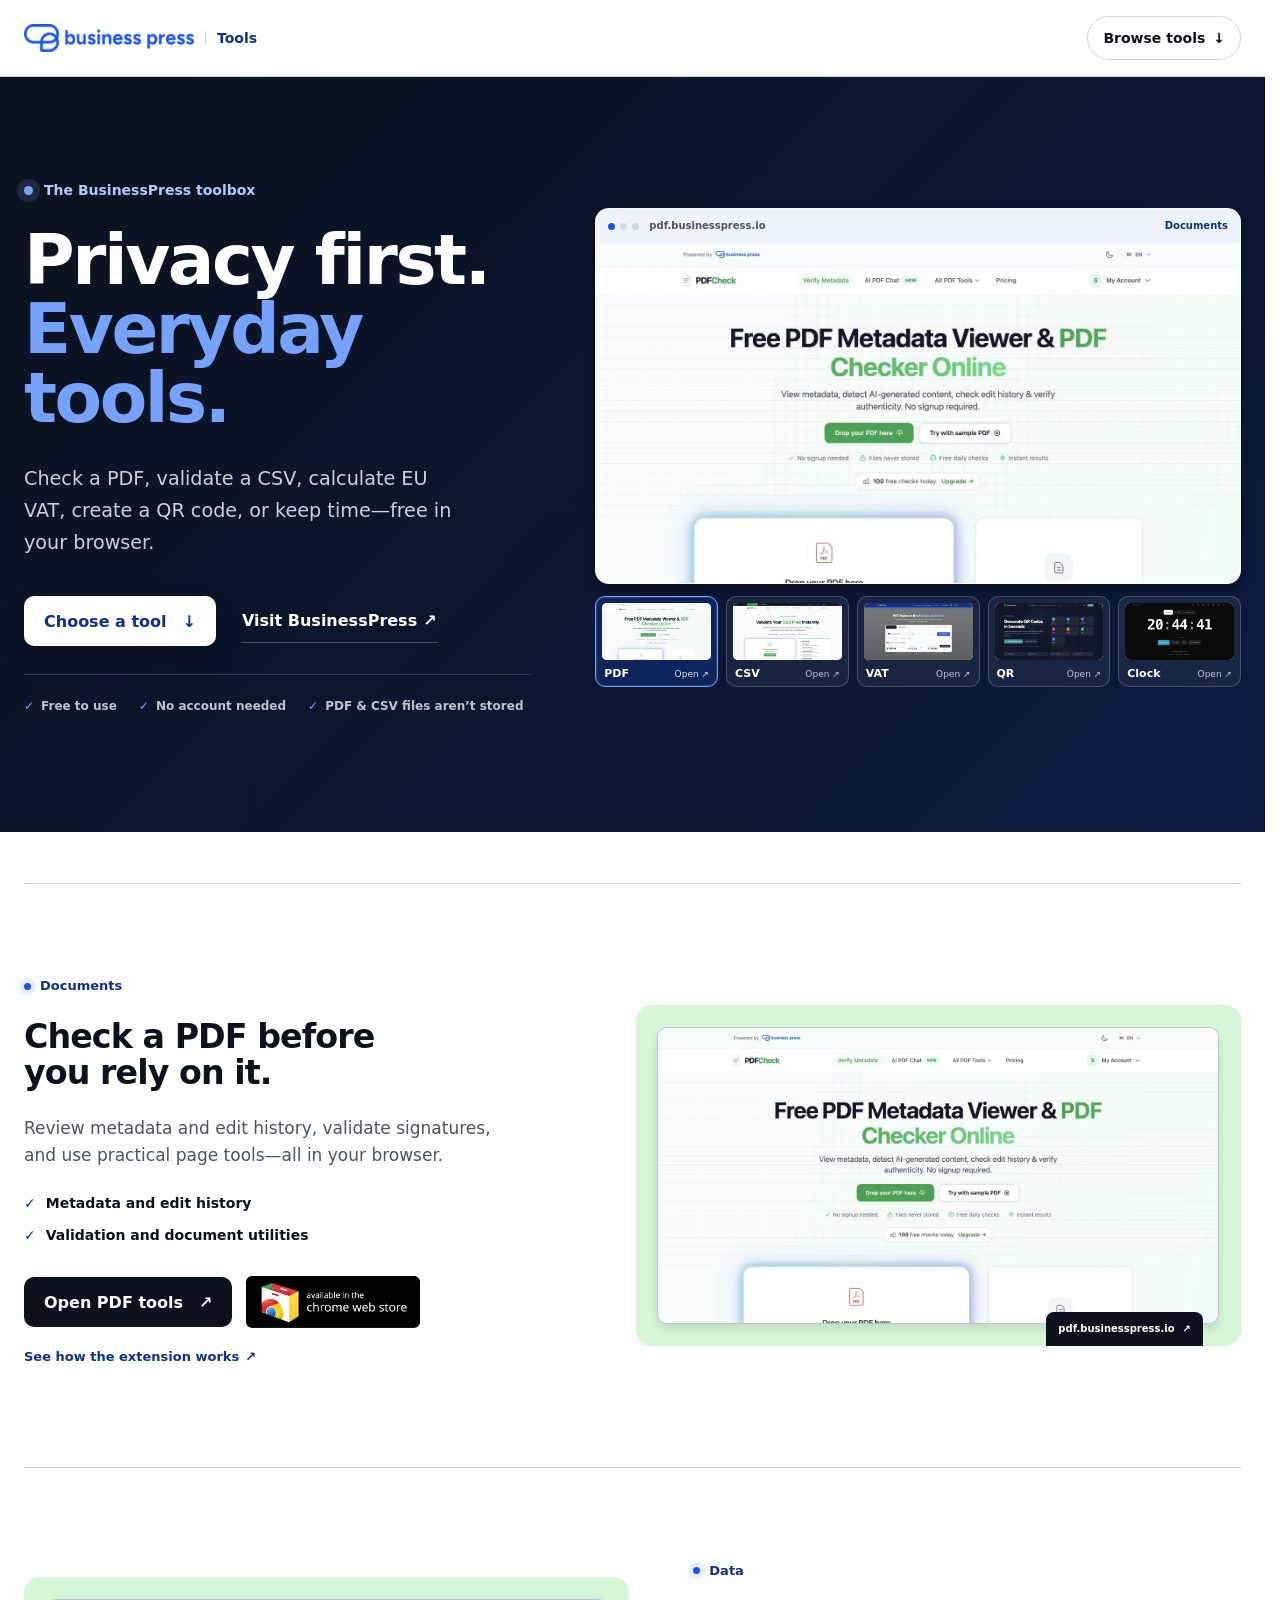
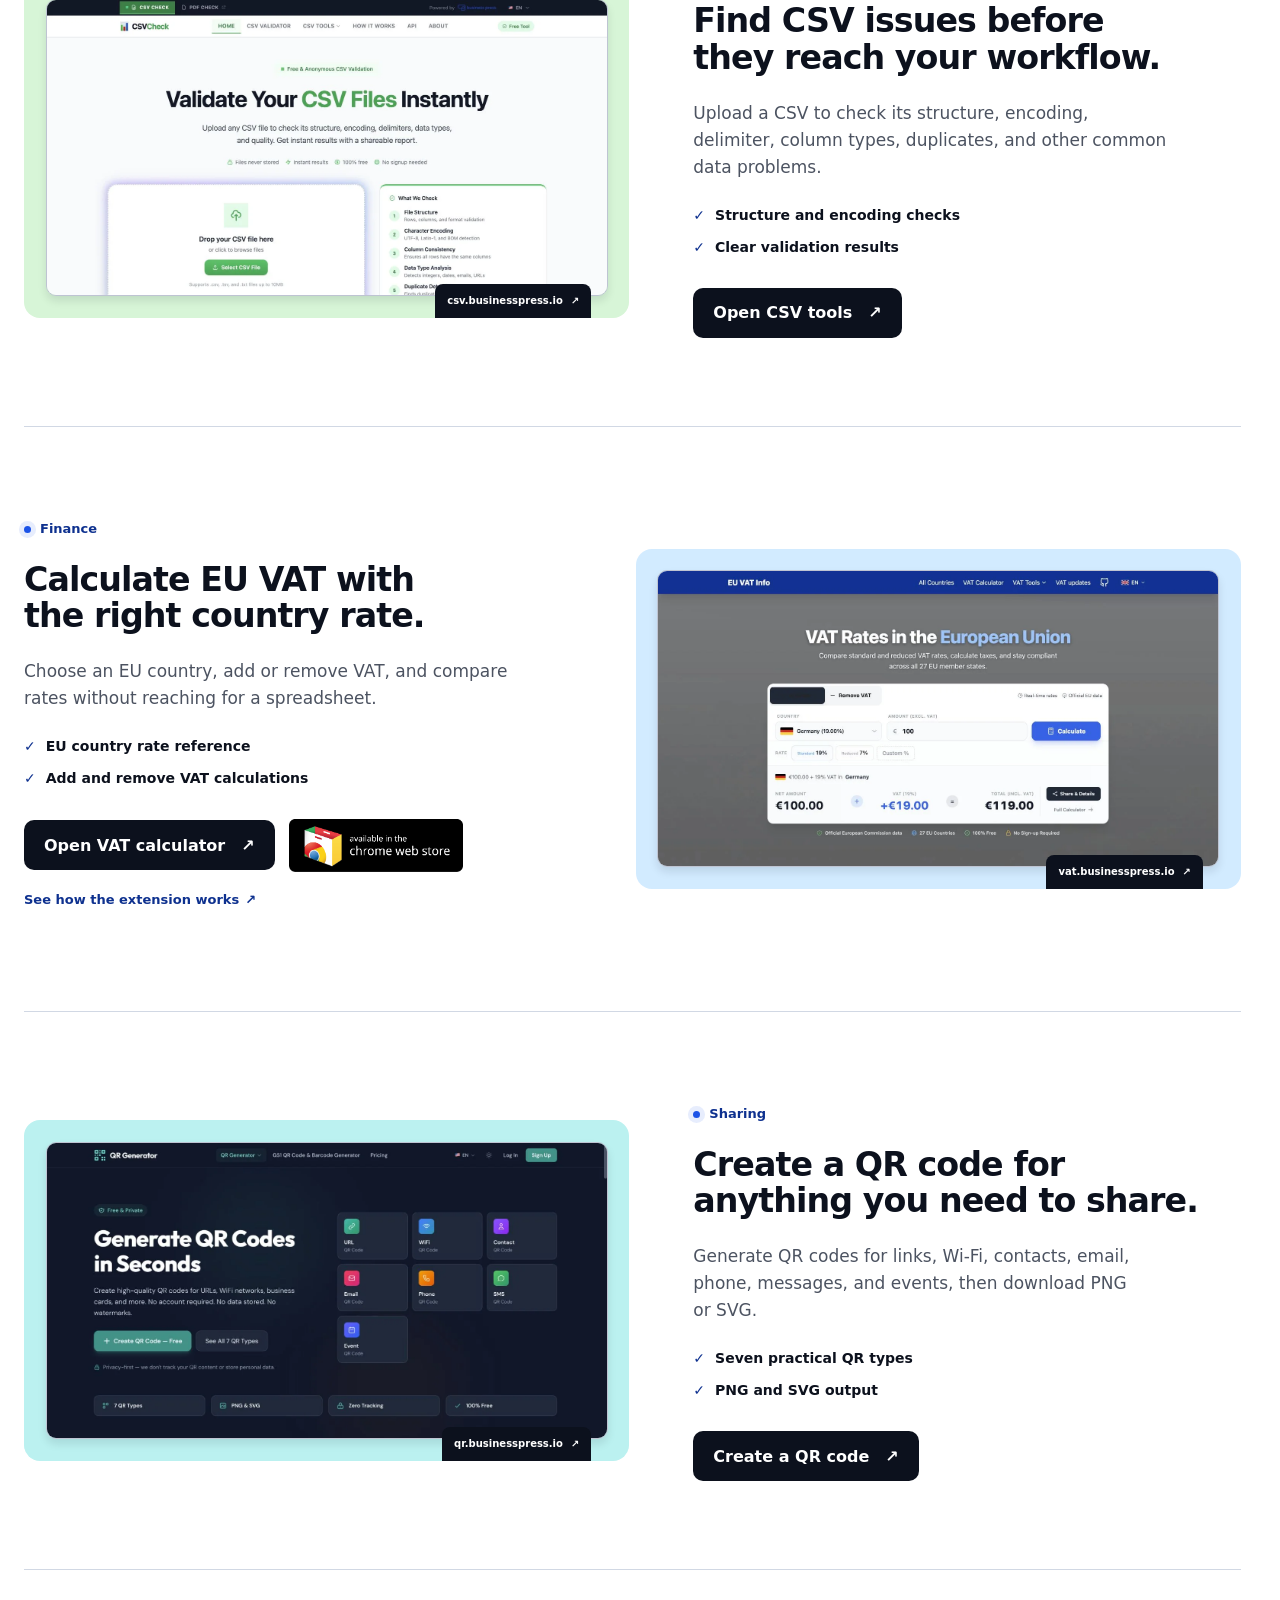
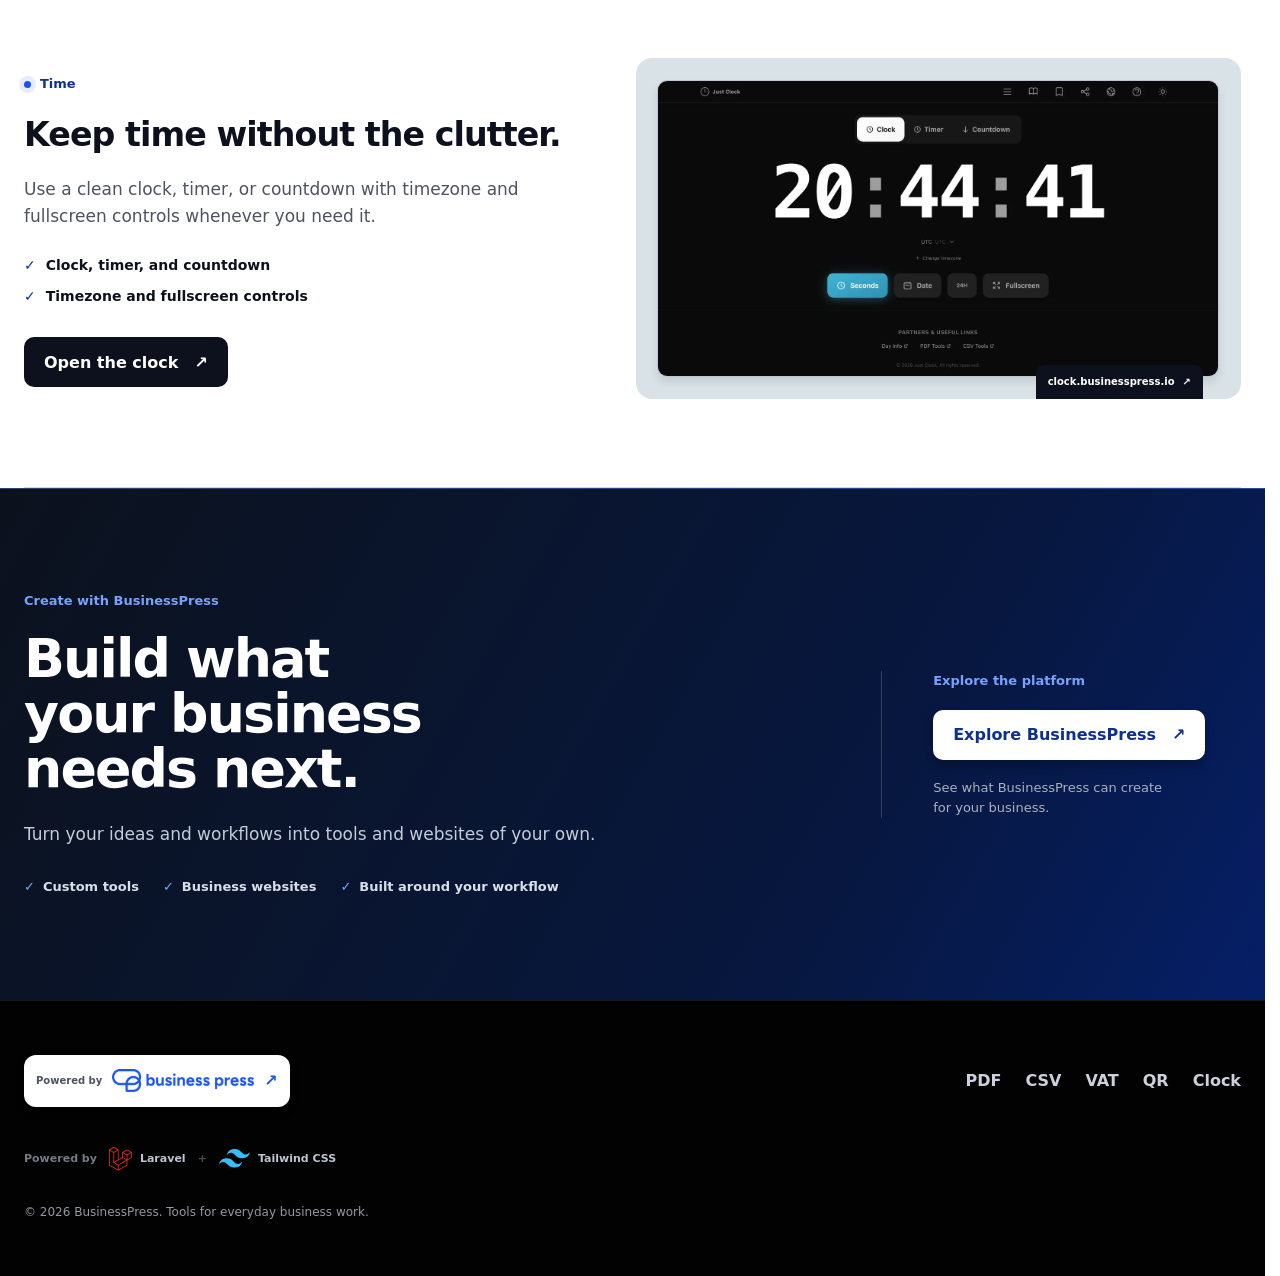
==== public/index.html @ 07c03085 "redesign platform CTA and add technology credits" ====
<!doctype html>
<html lang="en">
<head>
  <meta charset="utf-8">
  <meta name="viewport" content="width=device-width, initial-scale=1">
  <title>BusinessPress Tools — PDF, CSV, VAT, QR &amp; Clock</title>
  <meta name="description" content="Free browser tools from BusinessPress for checking PDFs, validating CSV files, calculating EU VAT, creating QR codes, and keeping time.">
  <meta name="theme-color" content="#ffffff">
  <link rel="canonical" href="https://tools.businesspress.io/">
  <link rel="icon" href="favicon.svg?v=2" type="image/svg+xml">
  <link rel="stylesheet" href="assets/css/site.css?v=15">
  <script defer data-domain="tools.businesspress.io" src="https://stats.businesspress.io/js/script.js"></script>
  <meta property="og:type" content="website">
  <meta property="og:site_name" content="BusinessPress Tools">
  <meta property="og:title" content="BusinessPress Tools — PDF, CSV, VAT, QR &amp; Clock">
  <meta property="og:description" content="Check PDFs, validate CSV files, calculate EU VAT, create QR codes, and keep time with free BusinessPress tools.">
  <meta property="og:url" content="https://tools.businesspress.io/">
  <meta property="og:image" content="https://tools.businesspress.io/assets/screenshots/pdf.webp">
  <meta name="twitter:card" content="summary_large_image">
  <script type="application/ld+json">
    {
      "@context": "https://schema.org",
      "@type": "ItemList",
      "name": "BusinessPress Tools",
      "url": "https://tools.businesspress.io/",
      "numberOfItems": 5,
      "itemListElement": [
        {"@type":"ListItem","position":1,"name":"PDF tools","url":"https://pdf.businesspress.io/"},
        {"@type":"ListItem","position":2,"name":"CSV tools","url":"https://csv.businesspress.io/"},
        {"@type":"ListItem","position":3,"name":"EU VAT info","url":"https://vat.businesspress.io/"},
        {"@type":"ListItem","position":4,"name":"QR generator","url":"https://qr.businesspress.io/"},
        {"@type":"ListItem","position":5,"name":"Just Clock","url":"https://clock.businesspress.io/"}
      ]
    }
  </script>
</head>
<body>
  <a class="skip-link" href="#main-content">Skip to content</a>

  <header class="site-header">
    <div class="shell header-inner">
      <a class="brand" href="/" aria-label="BusinessPress Tools home">
        <img class="brand-logo" src="assets/brand/businesspress-logo.png" width="200" height="32" alt="BusinessPress">
        <span class="brand-product">Tools</span>
      </a>
      <nav aria-label="Primary">
        <a class="header-cta" href="#toolbox">Browse tools <span aria-hidden="true">↓</span></a>
      </nav>
    </div>
  </header>

  <main id="main-content">
    <section class="hero hero-v2">
      <div class="shell hero-inner">
        <div class="hero-copy" data-reveal>
          <p class="eyebrow"><span aria-hidden="true"></span> The BusinessPress toolbox</p>
          <h1>Privacy first.<br><em>Everyday tools.</em></h1>
          <p class="hero-intro">Check a PDF, validate a CSV, calculate EU VAT, create a QR code, or keep time—free in your browser.</p>
          <div class="hero-actions">
            <a class="button button-primary" href="#toolbox">Choose a tool <span aria-hidden="true">↓</span></a>
            <a class="text-link" href="https://businesspress.io/?utm_source=tools.businesspress.io&amp;utm_medium=referral&amp;utm_campaign=businesspress_tools_hub" target="_blank" rel="noopener noreferrer">Visit BusinessPress <span aria-hidden="true">↗</span></a>
          </div>
          <ul class="hero-assurances" aria-label="Tool assurances">
            <li>Free to use</li>
            <li>No account needed</li>
            <li>PDF &amp; CSV files aren’t stored</li>
          </ul>
        </div>

        <div class="hero-visual">
          <div class="tool-deck" data-tool-deck>
            <div class="tool-deck-preview">
              <div class="tool-deck-window-bar">
                <span class="tool-deck-window-dots" aria-hidden="true"><i></i><i></i><i></i></span>
                <span data-tool-preview-domain>pdf.businesspress.io</span>
                <span data-tool-preview-category>Documents</span>
              </div>
              <img class="tool-deck-preview-image" data-tool-preview-image src="assets/screenshots/pdf.webp" width="1470" height="775" alt="PDF tools interface showing the metadata checker" fetchpriority="high">
            </div>

            <nav class="tool-deck-options" aria-label="Preview and open a BusinessPress tool">
              <a class="tool-deck-option is-active" href="https://pdf.businesspress.io/?utm_source=tools.businesspress.io&amp;utm_medium=referral&amp;utm_campaign=businesspress_tools_hub" target="_blank" rel="noopener noreferrer" aria-label="Open PDF tools in a new tab" data-tool-preview-option data-preview-src="assets/screenshots/pdf.webp" data-preview-alt="PDF tools interface showing the metadata checker" data-preview-domain="pdf.businesspress.io" data-preview-category="Documents" data-track-tool-open data-track-tool="pdf" data-track-location="hero" data-track-element="tile">
                <img src="assets/screenshots/pdf.webp" width="1470" height="775" alt="">
                <span><strong>PDF</strong><small>Open ↗</small></span>
              </a>
              <a class="tool-deck-option" href="https://csv.businesspress.io/?utm_source=tools.businesspress.io&amp;utm_medium=referral&amp;utm_campaign=businesspress_tools_hub" target="_blank" rel="noopener noreferrer" aria-label="Open CSV tools in a new tab" data-tool-preview-option data-preview-src="assets/screenshots/csv.webp" data-preview-alt="CSV tools interface ready to validate a data file" data-preview-domain="csv.businesspress.io" data-preview-category="Data" data-track-tool-open data-track-tool="csv" data-track-location="hero" data-track-element="tile">
                <img src="assets/screenshots/csv.webp" width="1470" height="775" alt="">
                <span><strong>CSV</strong><small>Open ↗</small></span>
              </a>
              <a class="tool-deck-option" href="https://vat.businesspress.io/?utm_source=tools.businesspress.io&amp;utm_medium=referral&amp;utm_campaign=businesspress_tools_hub" target="_blank" rel="noopener noreferrer" aria-label="Open EU VAT calculator in a new tab" data-tool-preview-option data-preview-src="assets/screenshots/vat.webp" data-preview-alt="EU VAT info interface showing a VAT calculation" data-preview-domain="vat.businesspress.io" data-preview-category="Finance" data-track-tool-open data-track-tool="vat" data-track-location="hero" data-track-element="tile">
                <img src="assets/screenshots/vat.webp" width="1470" height="775" alt="">
                <span><strong>VAT</strong><small>Open ↗</small></span>
              </a>
              <a class="tool-deck-option" href="https://qr.businesspress.io/?utm_source=tools.businesspress.io&amp;utm_medium=referral&amp;utm_campaign=businesspress_tools_hub" target="_blank" rel="noopener noreferrer" aria-label="Open QR generator in a new tab" data-tool-preview-option data-preview-src="assets/screenshots/qr.webp" data-preview-alt="QR generator interface with QR types for URL, Wi-Fi and contacts" data-preview-domain="qr.businesspress.io" data-preview-category="Sharing" data-track-tool-open data-track-tool="qr" data-track-location="hero" data-track-element="tile">
                <img src="assets/screenshots/qr.webp" width="1462" height="771" alt="">
                <span><strong>QR</strong><small>Open ↗</small></span>
              </a>
              <a class="tool-deck-option" href="https://clock.businesspress.io/?utm_source=tools.businesspress.io&amp;utm_medium=referral&amp;utm_campaign=businesspress_tools_hub" target="_blank" rel="noopener noreferrer" aria-label="Open Just Clock in a new tab" data-tool-preview-option data-preview-src="assets/screenshots/clock.webp" data-preview-alt="Just Clock interface with a large digital time display" data-preview-domain="clock.businesspress.io" data-preview-category="Time" data-track-tool-open data-track-tool="clock" data-track-location="hero" data-track-element="tile">
                <img src="assets/screenshots/clock.webp" width="1470" height="775" alt="">
                <span><strong>Clock</strong><small>Open ↗</small></span>
              </a>
            </nav>
          </div>
        </div>
      </div>
    </section>

    <section class="toolbox shell" id="toolbox" aria-label="BusinessPress tools">
      <article class="tool-row tool-pdf" id="pdf" data-reveal>
        <div class="tool-copy">
          <span class="tool-category">Documents</span>
          <h2>Check a PDF before you rely on it.</h2>
          <p>Review metadata and edit history, validate signatures, and use practical page tools—all in your browser.</p>
          <ul class="feature-list" aria-label="PDF tool highlights">
            <li>Metadata and edit history</li>
            <li>Validation and document utilities</li>
          </ul>
          <div class="tool-actions">
            <a class="button button-dark" href="https://pdf.businesspress.io/?utm_source=tools.businesspress.io&amp;utm_medium=referral&amp;utm_campaign=businesspress_tools_hub" target="_blank" rel="noopener noreferrer" data-track-tool-open data-track-tool="pdf" data-track-location="details" data-track-element="button">Open PDF tools <span aria-hidden="true">↗</span></a>
            <a class="chrome-store-badge" href="https://chromewebstore.google.com/detail/pdfcheck-pdf-analysis-too/nggkjpbbjpgkicbmmagejepipmjnfkbi?utm_source=tools.businesspress.io&amp;utm_medium=referral&amp;utm_campaign=businesspress_tools_hub" target="_blank" rel="noopener noreferrer" aria-label="Get PDFCheck on the Chrome Web Store">
              <img src="assets/extensions/chrome-web-store-badge.png" width="567" height="171" loading="lazy" decoding="async" alt="Available in the Chrome Web Store">
            </a>
          </div>
          <a class="extension-overview" href="https://pdf.businesspress.io/chrome-extension?utm_source=tools.businesspress.io&amp;utm_medium=referral&amp;utm_campaign=businesspress_tools_hub" target="_blank" rel="noopener noreferrer">See how the extension works <span aria-hidden="true">↗</span></a>
        </div>
        <a class="screenshot-wrap" href="https://pdf.businesspress.io/?utm_source=tools.businesspress.io&amp;utm_medium=referral&amp;utm_campaign=businesspress_tools_hub" target="_blank" rel="noopener noreferrer" aria-label="Open PDF tools" data-track-tool-open data-track-tool="pdf" data-track-location="details" data-track-element="screenshot">
          <span class="screenshot-label">pdf.businesspress.io <span aria-hidden="true">↗</span></span>
          <img src="assets/screenshots/pdf.webp" width="1470" height="775" loading="lazy" decoding="async" alt="PDF tools interface with a document metadata checker">
        </a>
      </article>

      <article class="tool-row tool-csv tool-row-reverse" id="csv" data-reveal>
        <div class="tool-copy">
          <span class="tool-category">Data</span>
          <h2>Find CSV issues before they reach your workflow.</h2>
          <p>Upload a CSV to check its structure, encoding, delimiter, column types, duplicates, and other common data problems.</p>
          <ul class="feature-list" aria-label="CSV tool highlights">
            <li>Structure and encoding checks</li>
            <li>Clear validation results</li>
          </ul>
          <a class="button button-dark" href="https://csv.businesspress.io/?utm_source=tools.businesspress.io&amp;utm_medium=referral&amp;utm_campaign=businesspress_tools_hub" target="_blank" rel="noopener noreferrer" data-track-tool-open data-track-tool="csv" data-track-location="details" data-track-element="button">Open CSV tools <span aria-hidden="true">↗</span></a>
        </div>
        <a class="screenshot-wrap" href="https://csv.businesspress.io/?utm_source=tools.businesspress.io&amp;utm_medium=referral&amp;utm_campaign=businesspress_tools_hub" target="_blank" rel="noopener noreferrer" aria-label="Open CSV tools" data-track-tool-open data-track-tool="csv" data-track-location="details" data-track-element="screenshot">
          <span class="screenshot-label">csv.businesspress.io <span aria-hidden="true">↗</span></span>
          <img src="assets/screenshots/csv.webp" width="1470" height="775" loading="lazy" decoding="async" alt="CSV tools interface ready to validate a data file">
        </a>
      </article>

      <article class="tool-row tool-vat" id="vat" data-reveal>
        <div class="tool-copy">
          <span class="tool-category">Finance</span>
          <h2>Calculate EU VAT with the right country rate.</h2>
          <p>Choose an EU country, add or remove VAT, and compare rates without reaching for a spreadsheet.</p>
          <ul class="feature-list" aria-label="VAT tool highlights">
            <li>EU country rate reference</li>
            <li>Add and remove VAT calculations</li>
          </ul>
          <div class="tool-actions">
            <a class="button button-dark" href="https://vat.businesspress.io/?utm_source=tools.businesspress.io&amp;utm_medium=referral&amp;utm_campaign=businesspress_tools_hub" target="_blank" rel="noopener noreferrer" data-track-tool-open data-track-tool="vat" data-track-location="details" data-track-element="button">Open VAT calculator <span aria-hidden="true">↗</span></a>
            <a class="chrome-store-badge" href="https://chromewebstore.google.com/detail/eu-vat-calculator/fifmbbpgopnifnoginhmjjedjnabdkka?utm_source=tools.businesspress.io&amp;utm_medium=referral&amp;utm_campaign=businesspress_tools_hub" target="_blank" rel="noopener noreferrer" aria-label="Get EU VAT Calculator on the Chrome Web Store">
              <img src="assets/extensions/chrome-web-store-badge.png" width="567" height="171" loading="lazy" decoding="async" alt="Available in the Chrome Web Store">
            </a>
          </div>
          <a class="extension-overview" href="https://vat.businesspress.io/chrome-extension?utm_source=tools.businesspress.io&amp;utm_medium=referral&amp;utm_campaign=businesspress_tools_hub" target="_blank" rel="noopener noreferrer">See how the extension works <span aria-hidden="true">↗</span></a>
        </div>
        <a class="screenshot-wrap" href="https://vat.businesspress.io/?utm_source=tools.businesspress.io&amp;utm_medium=referral&amp;utm_campaign=businesspress_tools_hub" target="_blank" rel="noopener noreferrer" aria-label="Open VAT calculator" data-track-tool-open data-track-tool="vat" data-track-location="details" data-track-element="screenshot">
          <span class="screenshot-label">vat.businesspress.io <span aria-hidden="true">↗</span></span>
          <img src="assets/screenshots/vat.webp" width="1470" height="775" loading="lazy" decoding="async" alt="EU VAT info interface showing a VAT calculation">
        </a>
      </article>

      <article class="tool-row tool-qr tool-row-reverse" id="qr" data-reveal>
        <div class="tool-copy">
          <span class="tool-category">Sharing</span>
          <h2>Create a QR code for anything you need to share.</h2>
          <p>Generate QR codes for links, Wi-Fi, contacts, email, phone, messages, and events, then download PNG or SVG.</p>
          <ul class="feature-list" aria-label="QR generator highlights">
            <li>Seven practical QR types</li>
            <li>PNG and SVG output</li>
          </ul>
          <a class="button button-dark" href="https://qr.businesspress.io/?utm_source=tools.businesspress.io&amp;utm_medium=referral&amp;utm_campaign=businesspress_tools_hub" target="_blank" rel="noopener noreferrer" data-track-tool-open data-track-tool="qr" data-track-location="details" data-track-element="button">Create a QR code <span aria-hidden="true">↗</span></a>
        </div>
        <a class="screenshot-wrap" href="https://qr.businesspress.io/?utm_source=tools.businesspress.io&amp;utm_medium=referral&amp;utm_campaign=businesspress_tools_hub" target="_blank" rel="noopener noreferrer" aria-label="Create a QR code" data-track-tool-open data-track-tool="qr" data-track-location="details" data-track-element="screenshot">
          <span class="screenshot-label">qr.businesspress.io <span aria-hidden="true">↗</span></span>
          <img src="assets/screenshots/qr.webp" width="1462" height="771" loading="lazy" decoding="async" alt="QR generator interface with QR types for URL, Wi-Fi and contacts">
        </a>
      </article>

      <article class="tool-row tool-clock" id="clock" data-reveal>
        <div class="tool-copy">
          <span class="tool-category">Time</span>
          <h2>Keep time without the clutter.</h2>
          <p>Use a clean clock, timer, or countdown with timezone and fullscreen controls whenever you need it.</p>
          <ul class="feature-list" aria-label="Clock tool highlights">
            <li>Clock, timer, and countdown</li>
            <li>Timezone and fullscreen controls</li>
          </ul>
          <a class="button button-dark" href="https://clock.businesspress.io/?utm_source=tools.businesspress.io&amp;utm_medium=referral&amp;utm_campaign=businesspress_tools_hub" target="_blank" rel="noopener noreferrer" data-track-tool-open data-track-tool="clock" data-track-location="details" data-track-element="button">Open the clock <span aria-hidden="true">↗</span></a>
        </div>
        <a class="screenshot-wrap" href="https://clock.businesspress.io/?utm_source=tools.businesspress.io&amp;utm_medium=referral&amp;utm_campaign=businesspress_tools_hub" target="_blank" rel="noopener noreferrer" aria-label="Open the clock" data-track-tool-open data-track-tool="clock" data-track-location="details" data-track-element="screenshot">
          <span class="screenshot-label">clock.businesspress.io <span aria-hidden="true">↗</span></span>
          <img src="assets/screenshots/clock.webp" width="1470" height="775" loading="lazy" decoding="async" alt="Just Clock interface with a large digital time display">
        </a>
      </article>
    </section>

    <section class="closing-section">
      <div class="shell closing" data-reveal>
        <div class="closing-copy">
          <p class="closing-kicker">Create with BusinessPress</p>
          <h2>Build what your business needs next.</h2>
          <p class="closing-intro">Turn your ideas and workflows into tools and websites of your own.</p>
          <ul class="closing-outcomes" aria-label="What you can create">
            <li>Custom tools</li>
            <li>Business websites</li>
            <li>Built around your workflow</li>
          </ul>
        </div>
        <div class="closing-action">
          <p>Explore the platform</p>
          <a class="button button-light" href="https://businesspress.io/?utm_source=tools.businesspress.io&amp;utm_medium=referral&amp;utm_campaign=businesspress_tools_hub" target="_blank" rel="noopener noreferrer">Explore BusinessPress <span aria-hidden="true">↗</span></a>
          <span>See what BusinessPress can create for your business.</span>
        </div>
      </div>
    </section>
  </main>

  <footer>
    <div class="shell footer-grid">
      <a class="powered-by" href="https://businesspress.io/?utm_source=tools.businesspress.io&amp;utm_medium=referral&amp;utm_campaign=businesspress_tools_hub" target="_blank" rel="noopener noreferrer" aria-label="Powered by BusinessPress, opens in a new tab">
        <span class="powered-label">Powered by</span>
        <img class="powered-logo" src="assets/brand/businesspress-logo.png" width="200" height="32" alt="">
        <span class="powered-arrow" aria-hidden="true">↗</span>
      </a>
      <div class="footer-links" aria-label="Tool links">
        <a href="https://pdf.businesspress.io/?utm_source=tools.businesspress.io&amp;utm_medium=referral&amp;utm_campaign=businesspress_tools_hub" target="_blank" rel="noopener noreferrer" data-track-tool-open data-track-tool="pdf" data-track-location="footer" data-track-element="text-link">PDF</a>
        <a href="https://csv.businesspress.io/?utm_source=tools.businesspress.io&amp;utm_medium=referral&amp;utm_campaign=businesspress_tools_hub" target="_blank" rel="noopener noreferrer" data-track-tool-open data-track-tool="csv" data-track-location="footer" data-track-element="text-link">CSV</a>
        <a href="https://vat.businesspress.io/?utm_source=tools.businesspress.io&amp;utm_medium=referral&amp;utm_campaign=businesspress_tools_hub" target="_blank" rel="noopener noreferrer" data-track-tool-open data-track-tool="vat" data-track-location="footer" data-track-element="text-link">VAT</a>
        <a href="https://qr.businesspress.io/?utm_source=tools.businesspress.io&amp;utm_medium=referral&amp;utm_campaign=businesspress_tools_hub" target="_blank" rel="noopener noreferrer" data-track-tool-open data-track-tool="qr" data-track-location="footer" data-track-element="text-link">QR</a>
        <a href="https://clock.businesspress.io/?utm_source=tools.businesspress.io&amp;utm_medium=referral&amp;utm_campaign=businesspress_tools_hub" target="_blank" rel="noopener noreferrer" data-track-tool-open data-track-tool="clock" data-track-location="footer" data-track-element="text-link">Clock</a>
      </div>
      <div class="footer-technology" aria-label="Powered by Laravel and Tailwind CSS">
        <span>Powered by</span>
        <a class="technology-brand" href="https://laravel.com/?utm_source=tools.businesspress.io&amp;utm_medium=referral&amp;utm_campaign=businesspress_tools_hub" target="_blank" rel="noopener noreferrer" aria-label="Visit Laravel">
          <img src="assets/technology/laravel.svg" width="50" height="52" alt="">
          <strong>Laravel</strong>
        </a>
        <span class="technology-separator" aria-hidden="true">+</span>
        <a class="technology-brand" href="https://tailwindcss.com/?utm_source=tools.businesspress.io&amp;utm_medium=referral&amp;utm_campaign=businesspress_tools_hub" target="_blank" rel="noopener noreferrer" aria-label="Visit Tailwind CSS">
          <img src="assets/technology/tailwindcss.svg" width="54" height="33" alt="">
          <strong>Tailwind CSS</strong>
        </a>
      </div>
      <p>© <span data-year>2026</span> BusinessPress. Tools for everyday business work.</p>
    </div>
  </footer>

  <noscript><p class="noscript">JavaScript is off. Everything still works—each tool link is available above.</p></noscript>
  <script src="assets/js/site.js?v=3" defer></script>
</body>
</html>
---- public/assets/css/site.css ----
:root {
  --bg: oklch(1 0 0);
  --surface: oklch(0.965 0.012 264);
  --ink: oklch(0.18 0.025 264);
  --muted: oklch(0.44 0.025 264);
  --primary: oklch(0.72 0.14 264);
  --primary-dark: oklch(0.36 0.16 264);
  --accent: oklch(0.51 0.23 264);
  --line: oklch(0.88 0.018 264);
  --white: oklch(1 0 0);
  --black: oklch(0.08 0 0);
  --radius-sm: 10px;
  --radius-md: 14px;
  --radius-lg: 16px;
  --ease-out-quart: cubic-bezier(.25, 1, .5, 1);
  --shell: min(1240px, calc(100% - 48px));
}

*, *::before, *::after { box-sizing: border-box; }

html {
  scroll-behavior: smooth;
  scroll-padding-top: 92px;
  scrollbar-gutter: stable;
  overflow-x: clip;
}

body {
  margin: 0;
  background: var(--bg);
  color: var(--ink);
  font-family: ui-sans-serif, system-ui, -apple-system, BlinkMacSystemFont, 'Segoe UI', sans-serif;
  font-size: 16px;
  line-height: 1.6;
  -webkit-font-smoothing: antialiased;
  text-rendering: optimizeLegibility;
  overflow-x: hidden;
}

::selection { background: oklch(0.72 0.14 264 / 0.35); color: var(--ink); }

img { display: block; max-width: 100%; }
a { color: inherit; text-decoration: none; }
button, a { -webkit-tap-highlight-color: transparent; }

:focus-visible {
  outline: 3px solid var(--accent);
  outline-offset: 4px;
  border-radius: 4px;
}

.shell { width: var(--shell); margin-inline: auto; }

.skip-link {
  position: fixed;
  z-index: 1000;
  top: 14px;
  left: 14px;
  padding: 10px 16px;
  border-radius: 8px;
  background: var(--ink);
  color: var(--white);
  transform: translateY(-160%);
  transition: transform 180ms var(--ease-out-quart);
}

.skip-link:focus { transform: translateY(0); }

.site-header {
  position: sticky;
  top: 0;
  z-index: 20;
  border-bottom: 1px solid var(--line);
  background: oklch(1 0 0 / 0.88);
  backdrop-filter: blur(18px);
}

.header-inner {
  min-height: 76px;
  display: flex;
  align-items: center;
  justify-content: space-between;
  gap: 28px;
}

.brand { min-height: 44px; display: inline-flex; align-items: center; gap: 11px; font-weight: 600; }
.brand-logo { width: 170px; height: auto; flex: 0 0 auto; }
.brand-product {
  padding-left: 11px;
  border-left: 1px solid var(--line);
  color: var(--primary-dark);
  font-size: 14px;
  font-weight: 700;
  line-height: 1;
}

nav { display: flex; align-items: center; gap: 20px; font-weight: 600; font-size: 14px; }
nav a { min-height: 44px; display: inline-flex; align-items: center; }

.header-cta {
  display: inline-flex;
  align-items: center;
  gap: 8px;
  padding: 10px 15px;
  border: 1px solid var(--line);
  border-radius: 999px;
  background: var(--white);
  transition: transform 180ms var(--ease-out-quart), border-color 180ms var(--ease-out-quart), background-color 180ms var(--ease-out-quart);
}

.header-cta:hover { transform: translateY(-2px); border-color: var(--accent); background: var(--surface); }
.header-cta:active { transform: translateY(0); }

.hero-v2 {
  position: relative;
  overflow: clip;
  background: linear-gradient(135deg, var(--ink) 0%, oklch(0.23 0.075 264) 100%);
  color: var(--white);
}

.hero-inner {
  min-height: 620px;
  display: grid;
  grid-template-columns: minmax(0, 0.88fr) minmax(470px, 1.12fr);
  align-items: center;
  gap: clamp(44px, 5vw, 80px);
  padding-block: clamp(78px, 8vw, 105px) clamp(90px, 9vw, 125px);
}

.hero-copy { position: relative; z-index: 2; }

.eyebrow {
  display: flex;
  align-items: center;
  gap: 11px;
  margin: 0 0 24px;
  color: var(--primary-dark);
  font-size: 14px;
  font-weight: 700;
}

.eyebrow span {
  width: 9px;
  height: 9px;
  border-radius: 50%;
  background: var(--accent);
  box-shadow: 0 0 0 7px oklch(0.51 0.23 264 / 0.13);
}

h1, h2, h3, p { text-wrap: pretty; }
h1, h2, h3 { text-wrap: balance; }

h1 {
  margin: 0;
  font-size: clamp(3rem, 5.4vw, 4.4rem);
  line-height: 1;
  letter-spacing: -0.035em;
  font-weight: 800;
}

h1 em { color: var(--primary-dark); font-style: normal; }

.hero-intro {
  max-width: 600px;
  margin: 30px 0 0;
  color: var(--muted);
  font-size: clamp(1.06rem, 1.5vw, 1.22rem);
  line-height: 1.65;
}

.hero-actions { display: flex; align-items: center; gap: 26px; margin-top: 38px; }

.hero-assurances {
  display: flex;
  flex-wrap: wrap;
  gap: 9px 22px;
  margin: 28px 0 0;
  padding: 22px 0 0;
  border-top: 1px solid oklch(1 0 0 / 0.16);
  list-style: none;
  color: oklch(0.82 0.018 264);
  font-size: 12px;
  font-weight: 650;
}

.hero-assurances li { display: flex; align-items: center; gap: 7px; }
.hero-assurances li::before { content: '✓'; color: var(--primary); font-weight: 800; }

.button {
  min-height: 50px;
  display: inline-flex;
  align-items: center;
  justify-content: center;
  gap: 16px;
  padding: 13px 20px;
  border-radius: var(--radius-sm);
  font-weight: 700;
  line-height: 1.2;
  transition: transform 180ms var(--ease-out-quart), box-shadow 180ms var(--ease-out-quart), background-color 180ms var(--ease-out-quart);
}

.button:hover { transform: translateY(-3px); }
.button:active { transform: translateY(1px) scale(0.99); }
.button-primary { background: var(--accent); color: var(--white); box-shadow: 0 12px 26px oklch(0.51 0.23 264 / 0.24); }
.button-primary:hover { box-shadow: 0 16px 34px oklch(0.51 0.23 264 / 0.32); }
.button-dark { background: var(--ink); color: var(--white); }
.button-dark:hover { background: var(--primary-dark); box-shadow: 0 14px 28px oklch(0.36 0.16 264 / 0.22); }

.text-link { min-height: 44px; display: inline-flex; align-items: center; gap: 6px; font-weight: 700; border-bottom: 1px solid var(--line); }
.text-link span { display: inline-block; transition: transform 180ms var(--ease-out-quart); }
.text-link:hover span { transform: translate(3px, -3px); }
.text-link:active { color: var(--primary-dark); }

.hero-v2 .eyebrow { color: oklch(0.84 0.075 264); }
.hero-v2 .eyebrow span {
  background: var(--primary);
  box-shadow: 0 0 0 7px oklch(0.72 0.14 264 / 0.15);
}
.hero-v2 h1 em { color: var(--primary); }
.hero-v2 .hero-intro { color: oklch(0.86 0.015 264); }
.hero-v2 .button-primary {
  background: var(--white);
  color: var(--primary-dark);
  box-shadow: 0 12px 26px oklch(0.08 0 0 / 0.2);
}
.hero-v2 .button-primary:hover {
  background: var(--primary);
  color: var(--ink);
  box-shadow: 0 16px 34px oklch(0.08 0 0 / 0.28);
}
.hero-v2 .text-link {
  border-color: oklch(1 0 0 / 0.26);
  color: var(--white);
}
.hero-v2 .text-link:active { color: var(--primary); }

.hero-visual {
  min-width: 0;
}

.tool-deck {
  width: 100%;
  max-width: 680px;
}

.tool-deck-preview {
  overflow: hidden;
  border: 1px solid oklch(1 0 0 / 0.24);
  border-radius: var(--radius-md);
  background: var(--white);
  box-shadow: 0 6px 8px oklch(0.08 0 0 / 0.3);
}

.tool-deck-window-bar {
  min-height: 34px;
  display: flex;
  align-items: center;
  gap: 10px;
  padding: 7px 12px;
  background: var(--surface);
  color: var(--muted);
  font-size: 10px;
  font-weight: 650;
  line-height: 1.2;
}

.tool-deck-window-bar > [data-tool-preview-category] {
  margin-left: auto;
  color: var(--primary-dark);
}

.tool-deck-window-dots {
  display: inline-flex;
  gap: 5px;
}

.tool-deck-window-dots i {
  width: 7px;
  height: 7px;
  border-radius: 50%;
  background: var(--line);
}

.tool-deck-window-dots i:first-child { background: var(--accent); }

.tool-deck-preview-image {
  width: 100%;
  height: auto;
  object-fit: contain;
}

.tool-deck-options {
  display: grid;
  grid-template-columns: repeat(5, minmax(0, 1fr));
  align-items: stretch;
  gap: 8px;
  margin-top: 12px;
}

.tool-deck-option {
  min-height: 44px;
  display: grid;
  gap: 7px;
  padding: 6px;
  border: 1px solid oklch(1 0 0 / 0.2);
  border-radius: var(--radius-sm);
  background: oklch(1 0 0 / 0.06);
  color: var(--white);
  transition: border-color 180ms var(--ease-out-quart), background-color 180ms var(--ease-out-quart), box-shadow 180ms var(--ease-out-quart);
}

.tool-deck-option:hover {
  border-color: oklch(0.72 0.14 264 / 0.72);
  background: oklch(1 0 0 / 0.1);
}

.tool-deck-option.is-active {
  border-color: var(--primary);
  background: oklch(0.51 0.23 264 / 0.22);
  box-shadow: inset 0 0 0 1px oklch(0.72 0.14 264 / 0.24);
}

.tool-deck-option:focus-visible {
  outline-color: var(--primary);
  outline-offset: 3px;
}

.tool-deck-option img {
  width: 100%;
  height: auto;
  object-fit: contain;
  border-radius: 5px;
  background: var(--white);
}

.tool-deck-option span {
  display: flex;
  align-items: baseline;
  justify-content: space-between;
  gap: 6px;
  padding-inline: 2px;
  line-height: 1.2;
}

.tool-deck-option strong { font-size: 11px; }
.tool-deck-option small { color: oklch(0.82 0.025 264); font-size: 9px; font-weight: 500; }
.tool-deck-option.is-active small { color: oklch(0.92 0.02 264); }

.toolbox { padding-block: clamp(32px, 4vw, 56px) 0; }

.closing h2 { max-width: 13ch; margin: 0; color: var(--white); font-size: clamp(2.35rem, 4.2vw, 3.75rem); line-height: 1.02; letter-spacing: -0.035em; }

.tool-row {
  --tool-tint: oklch(0.94 0.05 145);
  display: grid;
  grid-template-columns: minmax(300px, 0.95fr) minmax(0, 1.05fr);
  align-items: center;
  gap: clamp(48px, 5vw, 76px);
  padding-block: clamp(58px, 7vw, 88px);
  border-top: 1px solid var(--line);
}

.tool-row:last-child { border-bottom: 1px solid var(--line); }
.tool-row-reverse { grid-template-columns: minmax(0, 1.05fr) minmax(300px, 0.95fr); }
.tool-row-reverse .tool-copy { order: 2; }
.tool-row-reverse .screenshot-wrap { order: 1; }
.tool-csv { --tool-tint: oklch(0.94 0.05 145); }
.tool-vat { --tool-tint: oklch(0.93 0.045 250); }
.tool-qr { --tool-tint: oklch(0.92 0.055 195); }
.tool-clock { --tool-tint: oklch(0.91 0.012 220); }

.tool-category { display: inline-flex; align-items: center; gap: 9px; margin-bottom: 22px; color: var(--primary-dark); font-size: 13px; font-weight: 700; }
.tool-category::before { content: ''; width: 7px; height: 7px; border-radius: 50%; background: var(--accent); box-shadow: 0 0 0 5px oklch(0.51 0.23 264 / 0.1); }
.tool-copy h2 { margin: 0; font-size: clamp(1.75rem, 2.6vw, 2.55rem); line-height: 1.1; letter-spacing: -0.028em; }
.tool-copy > p { max-width: 46ch; margin: 23px 0; color: var(--muted); font-size: 17px; }

.feature-list { display: grid; gap: 9px; margin: 0 0 30px; padding: 0; list-style: none; font-size: 14px; font-weight: 600; }
.feature-list li { display: flex; align-items: center; gap: 10px; }
.feature-list li::before { content: '✓'; color: var(--primary-dark); font-weight: 800; }

.tool-actions { display: flex; flex-wrap: wrap; align-items: center; gap: 14px; }
.chrome-store-badge { min-height: 50px; display: inline-flex; align-items: center; transition: transform 180ms var(--ease-out-quart), opacity 180ms var(--ease-out-quart); }
.chrome-store-badge:hover { transform: translateY(-2px); opacity: 0.86; }
.chrome-store-badge:active { transform: translateY(0); }
.chrome-store-badge img { width: 174px; height: auto; }
.extension-overview { min-height: 44px; display: inline-flex; align-items: center; gap: 6px; margin-top: 7px; color: var(--primary-dark); font-size: 13px; font-weight: 700; }
.extension-overview:hover { color: var(--accent); }

.screenshot-wrap {
  position: relative;
  display: block;
  width: min(100%, 620px);
  justify-self: end;
  padding: clamp(12px, 1.7vw, 22px);
  border-radius: var(--radius-lg);
  background: var(--tool-tint);
  transition: background-color 220ms var(--ease-out-quart), box-shadow 220ms var(--ease-out-quart);
}

.tool-row-reverse .screenshot-wrap { justify-self: start; }
.screenshot-wrap:hover { background: color-mix(in oklch, var(--tool-tint) 84%, var(--accent)); box-shadow: 0 18px 44px oklch(0.18 0.025 264 / 0.1); }
.screenshot-wrap:active { box-shadow: 0 8px 20px oklch(0.18 0.025 264 / 0.08); }
.screenshot-wrap img { width: 100%; height: auto; object-fit: contain; border: 1px solid oklch(0.82 0.02 264); border-radius: 10px; box-shadow: 0 5px 8px oklch(0.18 0.025 264 / 0.1); }

.screenshot-label {
  position: absolute;
  z-index: 2;
  right: clamp(22px, 3vw, 38px);
  bottom: 0;
  min-height: 34px;
  display: inline-flex;
  align-items: center;
  gap: 8px;
  padding: 7px 12px;
  border-radius: 8px 8px 0 0;
  background: var(--ink);
  color: var(--white);
  font-size: 10px;
  font-weight: 700;
}

.closing-section {
  overflow: hidden;
  border-top: 1px solid oklch(0.72 0.14 264 / 0.35);
  background: linear-gradient(120deg, var(--ink) 0%, oklch(0.22 0.08 264) 68%, oklch(0.28 0.13 264) 100%);
  color: var(--white);
}

.closing {
  min-height: 390px;
  display: grid;
  grid-template-columns: minmax(0, 1fr) minmax(280px, 360px);
  align-items: center;
  gap: clamp(52px, 7vw, 96px);
  padding-block: clamp(78px, 8vw, 108px);
}

.closing-copy { max-width: 760px; }
.closing-kicker { margin: 0 0 20px; color: var(--primary); font-size: 13px; font-weight: 800; }
.closing-intro { max-width: 58ch; margin: 24px 0 0; color: oklch(0.84 0.018 264); font-size: 17px; line-height: 1.65; }
.closing-outcomes { display: flex; flex-wrap: wrap; gap: 10px 24px; margin: 28px 0 0; padding: 0; list-style: none; color: oklch(0.9 0.018 264); font-size: 13px; font-weight: 650; }
.closing-outcomes li { display: flex; align-items: center; gap: 8px; }
.closing-outcomes li::before { content: '✓'; color: var(--primary); font-weight: 800; }
.closing-action { display: grid; gap: 18px; padding-left: clamp(32px, 4vw, 56px); border-left: 1px solid oklch(1 0 0 / 0.18); }
.closing-action > p { margin: 0; color: var(--primary); font-size: 13px; font-weight: 800; }
.closing-action > span { max-width: 30ch; color: oklch(0.76 0.018 264); font-size: 13px; line-height: 1.55; }
.button-light { width: fit-content; background: var(--white); color: var(--primary-dark); box-shadow: 0 6px 8px oklch(0.08 0 0 / 0.24); }
.button-light:hover { background: var(--primary); color: var(--ink); box-shadow: 0 8px 8px oklch(0.08 0 0 / 0.3); }

footer { border-top: 1px solid oklch(1 0 0 / 0.08); background: var(--black); color: var(--white); }
.footer-grid { display: grid; grid-template-columns: 1fr auto; align-content: center; align-items: center; gap: 22px 28px; padding-block: 54px; }
.powered-by {
  width: fit-content;
  min-height: 52px;
  display: inline-flex;
  align-items: center;
  gap: 10px;
  padding: 9px 12px;
  border-radius: 12px;
  background: var(--white);
  color: var(--ink);
  box-shadow: 0 5px 8px oklch(0.08 0 0 / 0.22);
  transition: transform 180ms var(--ease-out-quart), background-color 180ms var(--ease-out-quart), box-shadow 180ms var(--ease-out-quart);
}
.powered-by:hover { transform: translateY(-2px); background: var(--surface); box-shadow: 0 7px 8px oklch(0.08 0 0 / 0.28); }
.powered-by:active { transform: translateY(0); }
.powered-label { color: var(--muted); font-size: 10px; font-weight: 700; line-height: 1; white-space: nowrap; }
.powered-logo { width: 142px; height: auto; }
.powered-arrow { color: var(--accent); font-weight: 800; transition: transform 180ms var(--ease-out-quart); }
.powered-by:hover .powered-arrow { transform: translate(2px, -2px); }
.footer-links { display: flex; flex-wrap: wrap; justify-content: flex-end; gap: 24px; font-weight: 600; }
.footer-links a { min-height: 44px; display: inline-flex; align-items: center; color: oklch(0.86 0.015 264); }
.footer-links a:hover { color: var(--primary); }
.footer-links a:active { color: var(--white); }
.footer-technology { grid-column: 1 / -1; display: flex; flex-wrap: wrap; align-items: center; gap: 8px 12px; padding-top: 8px; color: oklch(0.58 0.018 264); font-size: 11px; font-weight: 700; }
.technology-brand { min-height: 44px; display: inline-flex; align-items: center; gap: 8px; color: oklch(0.82 0.018 264); }
.technology-brand:hover { color: var(--white); }
.technology-brand img { width: auto; height: 24px; object-fit: contain; }
.technology-brand[href*="tailwindcss"] img { height: 19px; }
.technology-separator { color: oklch(0.42 0.015 264); }
.footer-grid > p { grid-column: 1 / -1; margin: 0; color: oklch(0.68 0.018 264); font-size: 12px; }

.noscript { margin: 0; padding: 12px; background: var(--accent); color: var(--white); text-align: center; font-weight: 700; }

.motion-ready [data-reveal] { transform: translateY(14px); transition: transform 480ms var(--ease-out-quart); }
.motion-ready [data-reveal].is-visible { transform: none; }

@media (max-width: 1100px) {
  .hero-inner { grid-template-columns: minmax(0, 0.9fr) minmax(430px, 1.1fr); gap: 44px; }
}

@media (max-width: 959px) {
  :root { --shell: min(100% - 40px, 760px); }
  .hero-inner { min-height: 0; grid-template-columns: 1fr; padding-block: 82px 128px; }
  .hero-copy { max-width: 720px; }
  .hero-visual { width: min(680px, 100%); margin: 20px auto 0; }
  .tool-deck { max-width: none; }
  .tool-row, .tool-row-reverse { grid-template-columns: 1fr; gap: 50px; }
  .tool-row-reverse .tool-copy, .tool-row-reverse .screenshot-wrap { order: initial; }
  .tool-copy { max-width: 620px; }
  .screenshot-wrap, .tool-row-reverse .screenshot-wrap { justify-self: start; }
  .closing { min-height: 0; grid-template-columns: 1fr; gap: 42px; }
  .closing-action { padding: 34px 0 0; border-top: 1px solid oklch(1 0 0 / 0.18); border-left: 0; }
}

@media (max-width: 639px) {
  :root { --shell: calc(100% - 40px); }
  .header-inner { min-height: 68px; gap: 12px; }
  .brand-logo { width: 138px; }
  .site-header .brand-product { display: none; }
  .header-cta { padding: 9px 12px; font-size: 13px; white-space: nowrap; }
  .hero-inner { gap: 42px; padding-block: 68px 104px; }
  h1 { font-size: clamp(2.65rem, 12.8vw, 3.45rem); }
  .hero-intro { font-size: 1.05rem; }
  .hero-actions { align-items: stretch; flex-direction: column; gap: 18px; }
  .hero-assurances { gap: 8px 16px; margin-top: 24px; padding-top: 18px; }
  .button { width: 100%; }
  .tool-actions { align-items: flex-start; flex-direction: column; }
  .text-link { align-self: flex-start; }
  .hero-visual { width: 100%; }
  .tool-deck-window-bar { font-size: 9px; }
  .tool-deck-options {
    display: flex;
    overflow-x: auto;
    scroll-snap-type: x mandatory;
    overscroll-behavior-inline: contain;
    padding: 0 2px 10px;
    scrollbar-color: oklch(0.72 0.14 264 / 0.6) transparent;
  }
  .tool-deck-option { flex: 0 0 min(136px, 42vw); scroll-snap-align: start; }
  .toolbox { padding-block: 32px 0; }
  .tool-row { padding-block: 58px; gap: 34px; }
  .tool-copy > p { font-size: 16px; }
  .screenshot-wrap { padding: 9px; }
  .screenshot-label { right: 16px; font-size: 11px; }
  .closing h2 { font-size: 2.15rem; }
  .closing { padding-block: 64px; }
  .closing-outcomes { display: grid; gap: 8px; }
  .button-light { width: 100%; }
  .footer-grid { grid-template-columns: 1fr; padding-block: 62px; }
  .footer-links { justify-content: flex-start; }
  .footer-technology { grid-column: auto; }
  .footer-technology > span:first-child { flex-basis: 100%; }
  .footer-grid > p { grid-column: auto; font-size: 14px; }
}

@media (prefers-reduced-motion: reduce) {
  html { scroll-behavior: auto; }
  *, *::before, *::after { animation-duration: 0.01ms !important; animation-iteration-count: 1 !important; transition-duration: 0.01ms !important; }
  .motion-ready [data-reveal] { transform: none; }
}
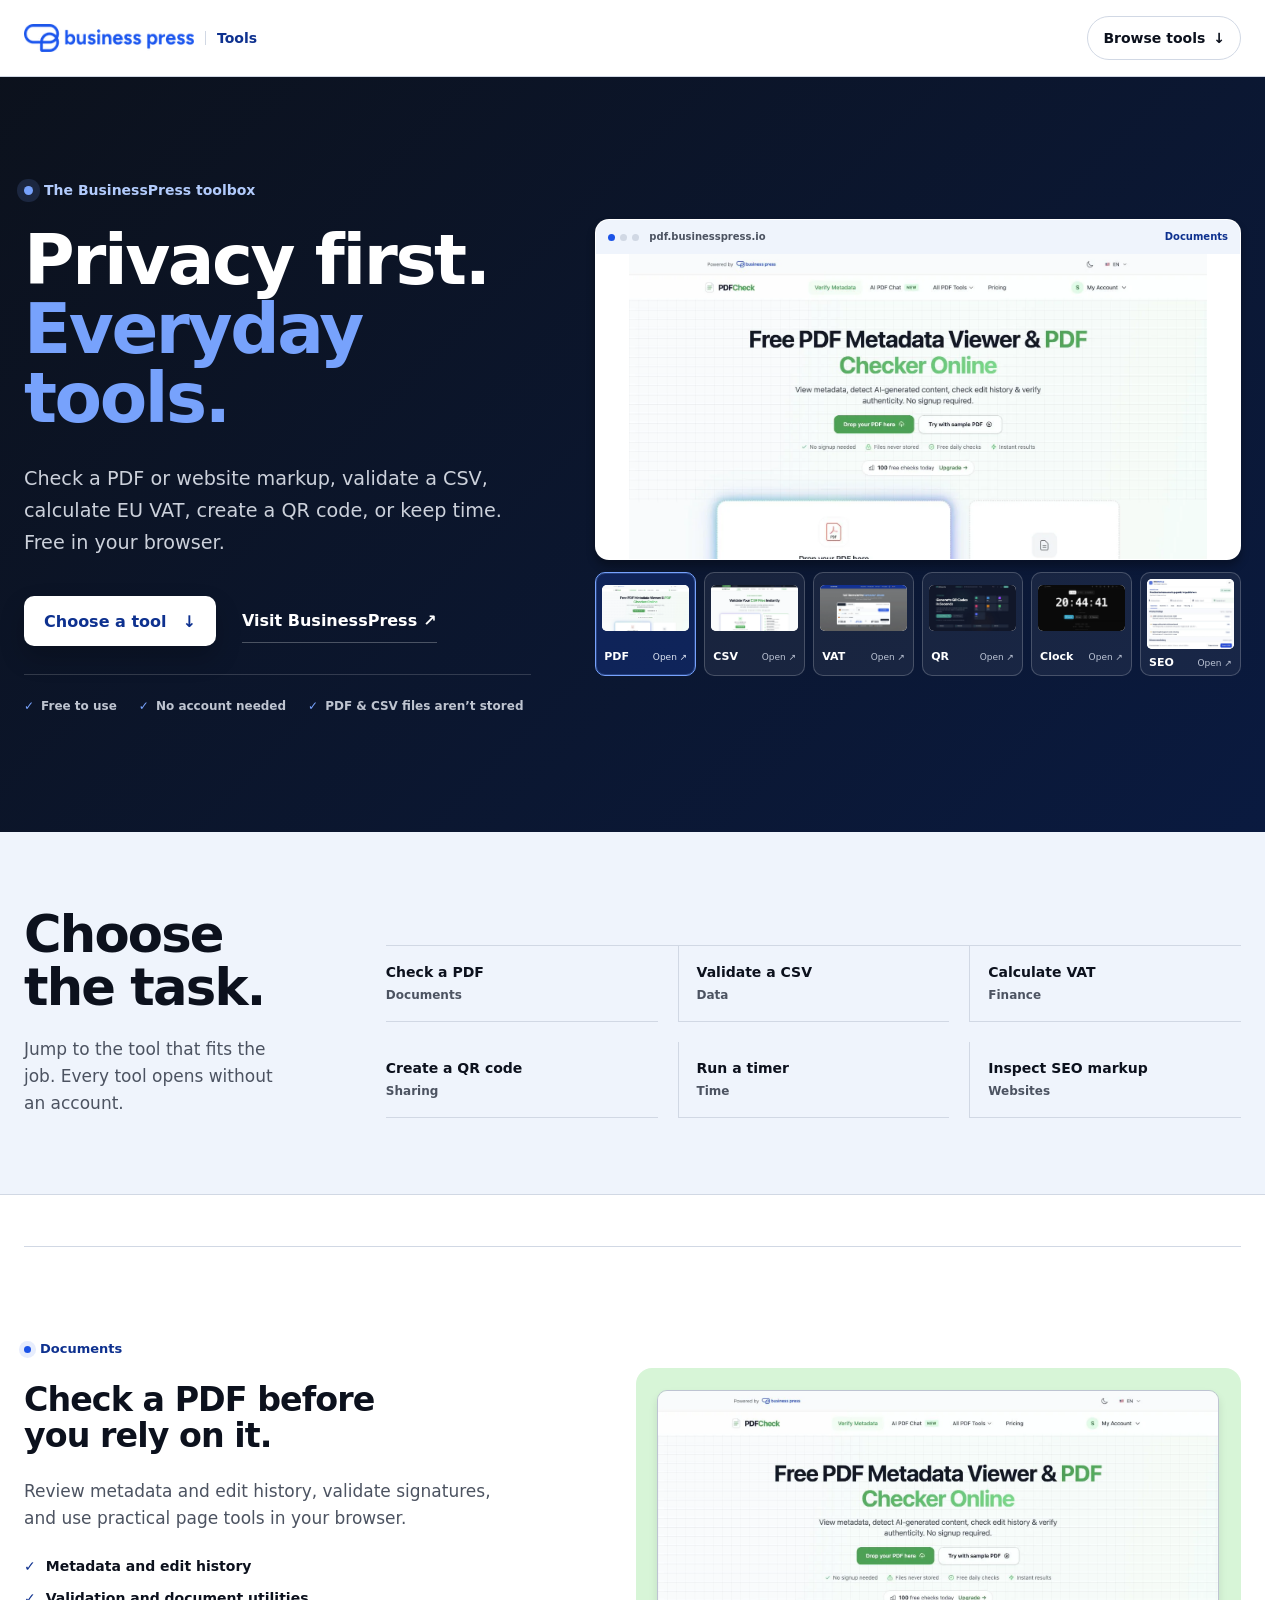
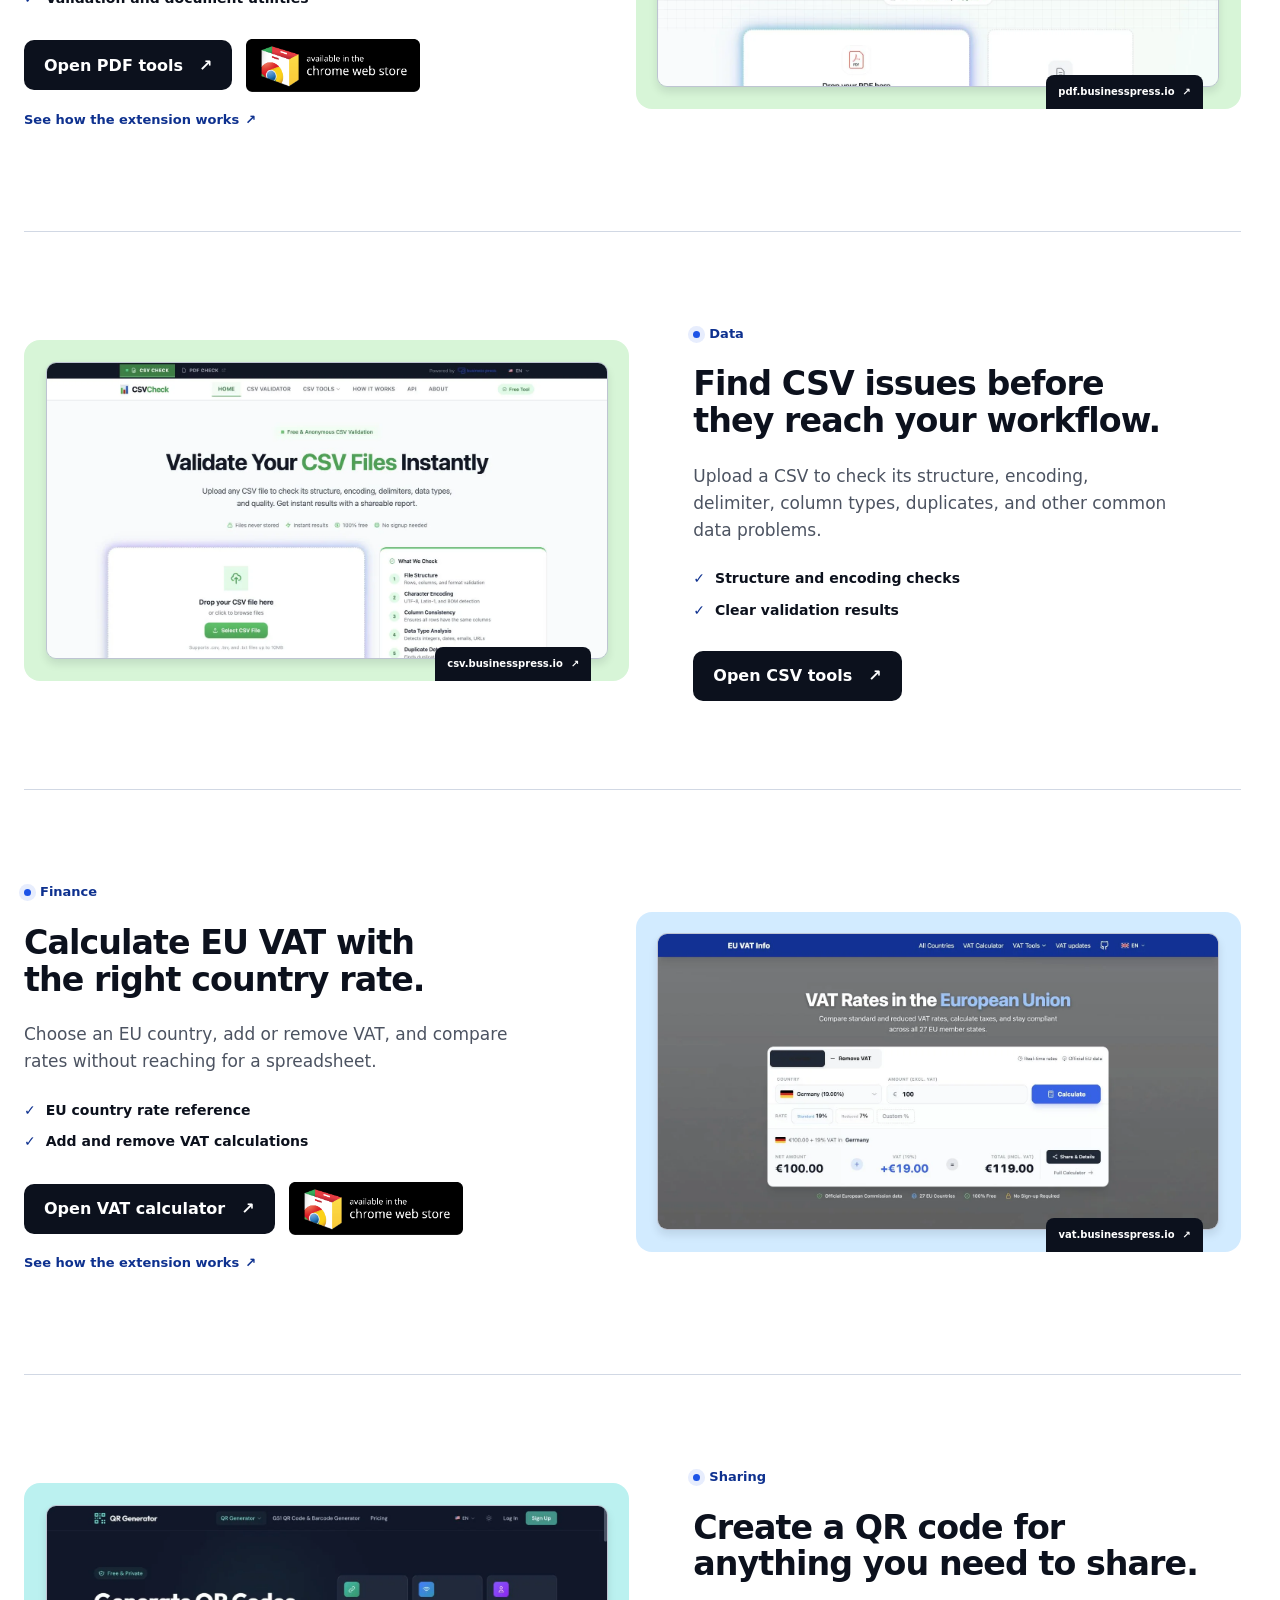
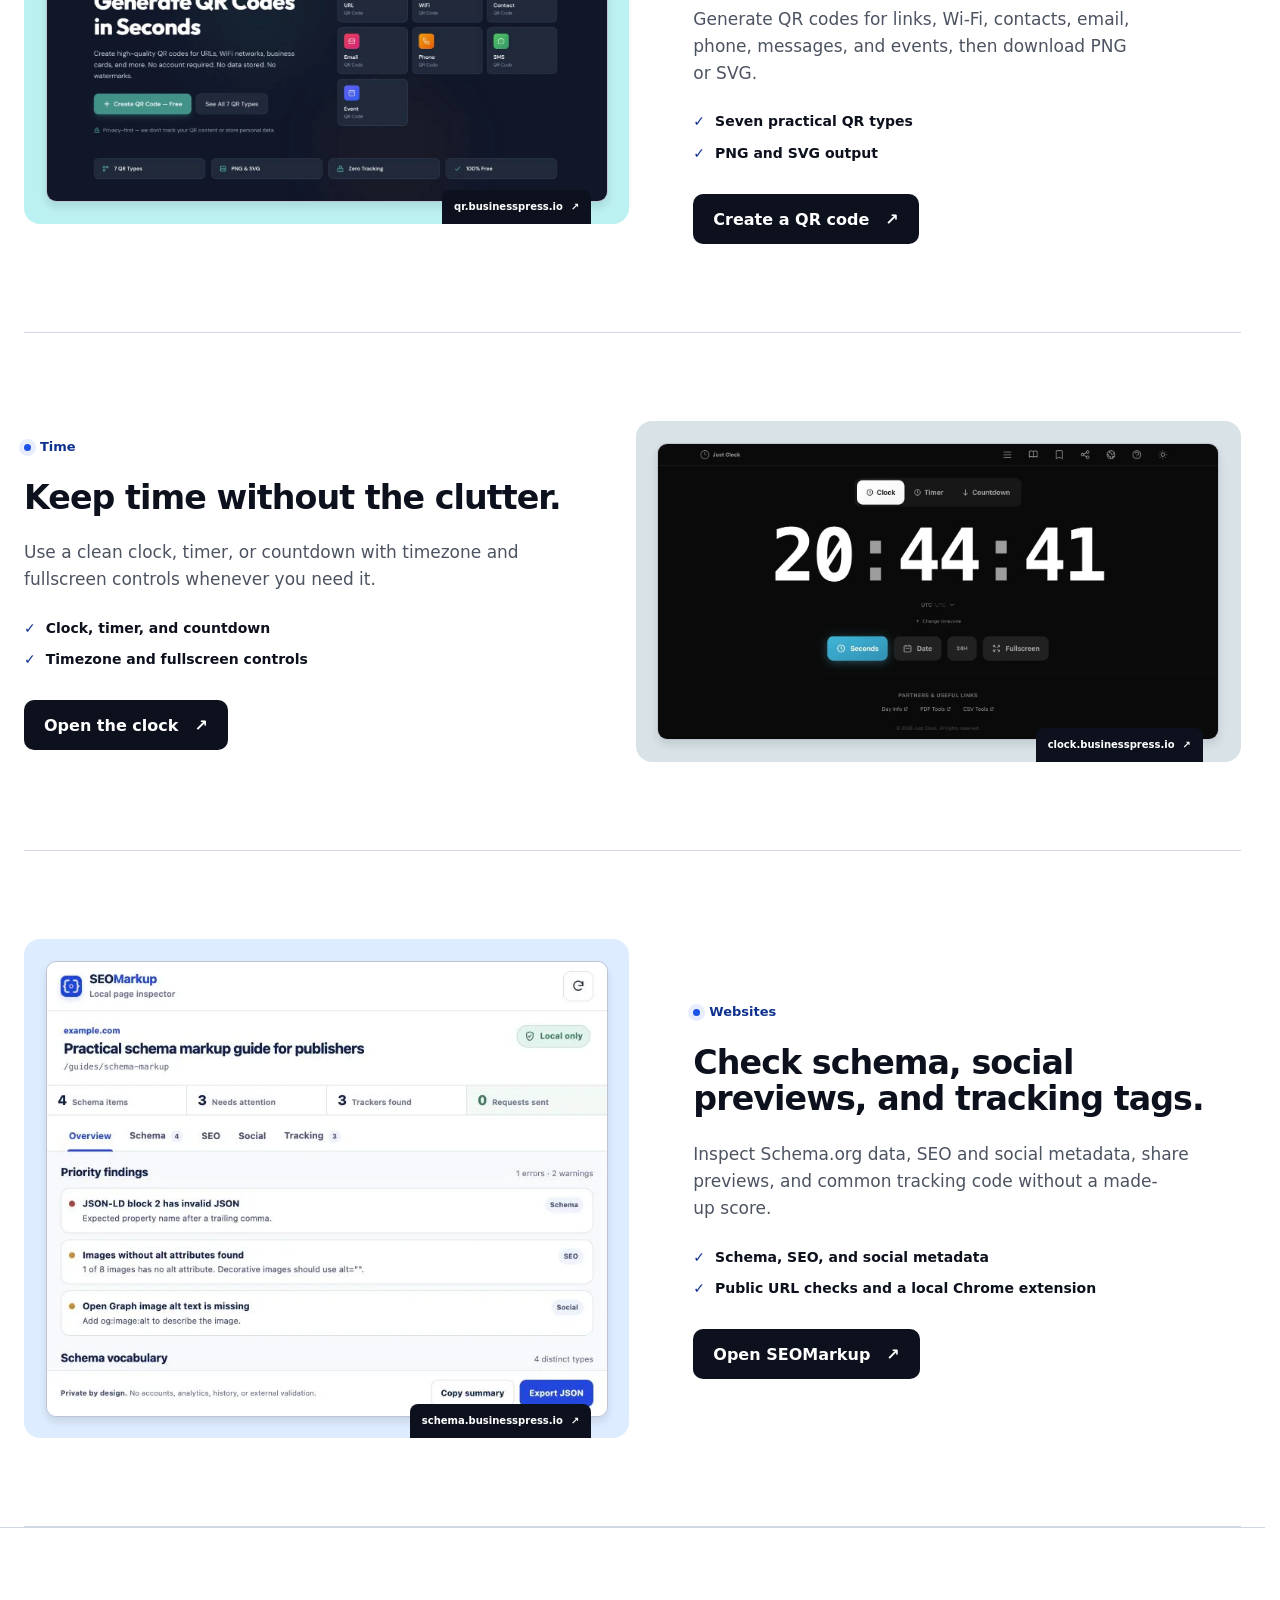
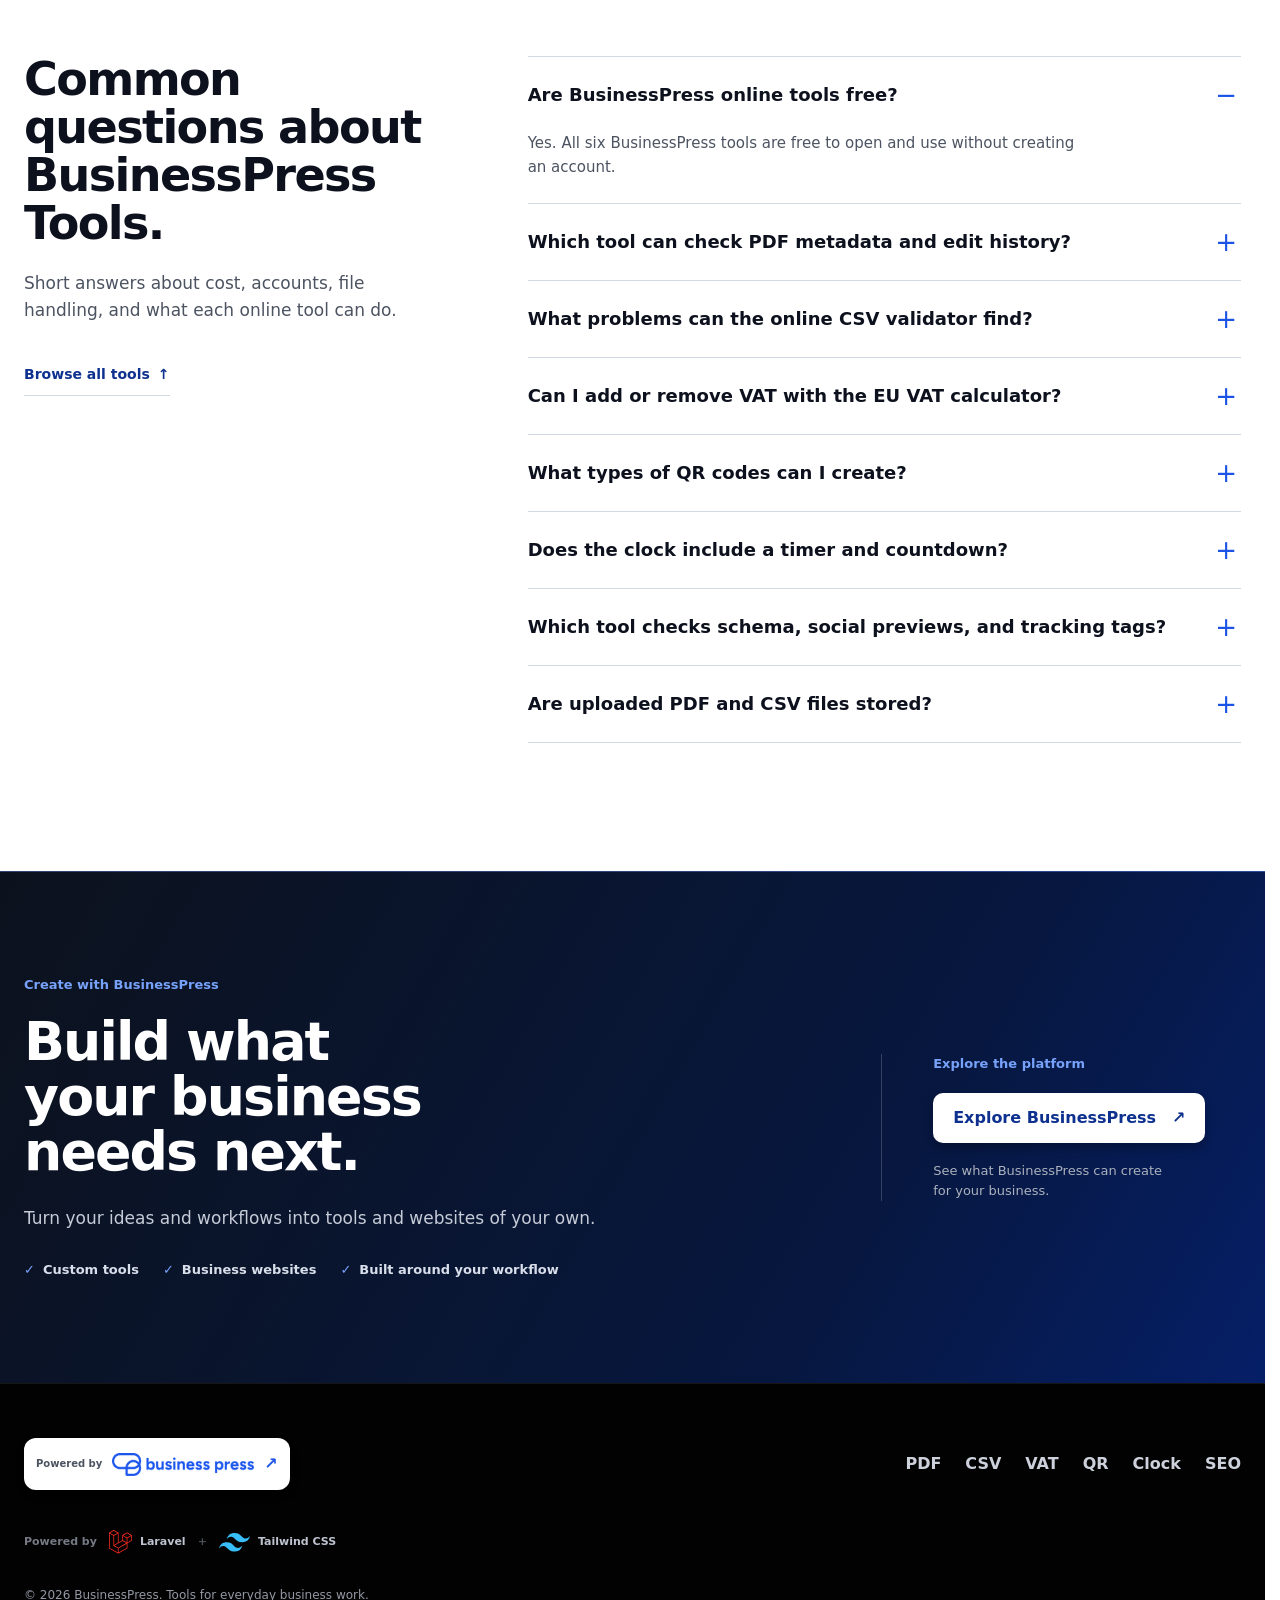
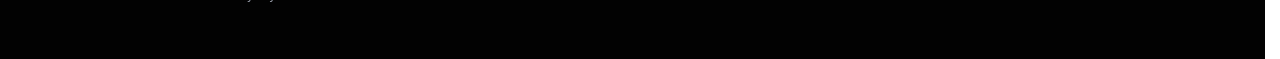
==== commit 6fb124a0: "Add SEOMarkup to BusinessPress Tools" ====
--- a/public/index.html
+++ b/public/index.html
@@ -3,33 +3,134 @@
 <head>
   <meta charset="utf-8">
   <meta name="viewport" content="width=device-width, initial-scale=1">
-  <title>BusinessPress Tools — PDF, CSV, VAT, QR &amp; Clock</title>
-  <meta name="description" content="Free browser tools from BusinessPress for checking PDFs, validating CSV files, calculating EU VAT, creating QR codes, and keeping time.">
+  <title>Free Online Business Tools | PDF, CSV, VAT, QR &amp; SEO</title>
+  <meta name="description" content="Use free BusinessPress tools to check PDFs and SEO markup, validate CSV files, calculate EU VAT, create QR codes, and keep time.">
+  <meta name="robots" content="index,follow,max-image-preview:large">
   <meta name="theme-color" content="#ffffff">
   <link rel="canonical" href="https://tools.businesspress.io/">
   <link rel="icon" href="favicon.svg?v=2" type="image/svg+xml">
-  <link rel="stylesheet" href="assets/css/site.css?v=15">
+  <link rel="stylesheet" href="assets/css/site.css?v=17">
   <script defer data-domain="tools.businesspress.io" src="https://stats.businesspress.io/js/script.js"></script>
   <meta property="og:type" content="website">
   <meta property="og:site_name" content="BusinessPress Tools">
-  <meta property="og:title" content="BusinessPress Tools — PDF, CSV, VAT, QR &amp; Clock">
-  <meta property="og:description" content="Check PDFs, validate CSV files, calculate EU VAT, create QR codes, and keep time with free BusinessPress tools.">
+  <meta property="og:title" content="Free Online Business Tools | BusinessPress">
+  <meta property="og:description" content="Check PDFs and SEO markup, validate CSV files, calculate EU VAT, create QR codes, and keep time with free BusinessPress tools.">
   <meta property="og:url" content="https://tools.businesspress.io/">
   <meta property="og:image" content="https://tools.businesspress.io/assets/screenshots/pdf.webp">
+  <meta property="og:image:alt" content="BusinessPress PDF metadata checker interface">
   <meta name="twitter:card" content="summary_large_image">
+  <meta name="twitter:title" content="Free Online Business Tools | BusinessPress">
+  <meta name="twitter:description" content="Free browser tools for PDF, CSV, EU VAT, QR codes, SEO markup, schema, social previews, and time.">
+  <meta name="twitter:image" content="https://tools.businesspress.io/assets/screenshots/pdf.webp">
   <script type="application/ld+json">
     {
       "@context": "https://schema.org",
-      "@type": "ItemList",
-      "name": "BusinessPress Tools",
-      "url": "https://tools.businesspress.io/",
-      "numberOfItems": 5,
-      "itemListElement": [
-        {"@type":"ListItem","position":1,"name":"PDF tools","url":"https://pdf.businesspress.io/"},
-        {"@type":"ListItem","position":2,"name":"CSV tools","url":"https://csv.businesspress.io/"},
-        {"@type":"ListItem","position":3,"name":"EU VAT info","url":"https://vat.businesspress.io/"},
-        {"@type":"ListItem","position":4,"name":"QR generator","url":"https://qr.businesspress.io/"},
-        {"@type":"ListItem","position":5,"name":"Just Clock","url":"https://clock.businesspress.io/"}
+      "@graph": [
+        {
+          "@type": "CollectionPage",
+          "@id": "https://tools.businesspress.io/#page",
+          "url": "https://tools.businesspress.io/",
+          "name": "Free Online Business Tools",
+          "description": "Free online tools for checking PDFs and SEO markup, validating CSV files, calculating EU VAT, creating QR codes, and keeping time.",
+          "isPartOf": {"@id": "https://tools.businesspress.io/#website"},
+          "mainEntity": {"@id": "https://tools.businesspress.io/#tools"}
+        },
+        {
+          "@type": "WebSite",
+          "@id": "https://tools.businesspress.io/#website",
+          "url": "https://tools.businesspress.io/",
+          "name": "BusinessPress Tools",
+          "publisher": {
+            "@type": "Organization",
+            "name": "BusinessPress",
+            "url": "https://businesspress.io/",
+            "logo": "https://tools.businesspress.io/assets/brand/businesspress-logo.png"
+          }
+        },
+        {
+          "@type": "ItemList",
+          "@id": "https://tools.businesspress.io/#tools",
+          "name": "BusinessPress online tools",
+          "numberOfItems": 6,
+          "itemListElement": [
+            {"@type":"ListItem","position":1,"name":"PDF metadata checker and document tools","url":"https://pdf.businesspress.io/"},
+            {"@type":"ListItem","position":2,"name":"Online CSV validator","url":"https://csv.businesspress.io/"},
+            {"@type":"ListItem","position":3,"name":"EU VAT calculator","url":"https://vat.businesspress.io/"},
+            {"@type":"ListItem","position":4,"name":"Free QR code generator","url":"https://qr.businesspress.io/"},
+            {"@type":"ListItem","position":5,"name":"Online clock, timer, and countdown","url":"https://clock.businesspress.io/"},
+            {"@type":"ListItem","position":6,"name":"Schema, SEO, social preview, and tracking checker","url":"https://schema.businesspress.io/"}
+          ]
+        },
+        {
+          "@type": "FAQPage",
+          "@id": "https://tools.businesspress.io/#faq",
+          "mainEntity": [
+            {
+              "@type": "Question",
+              "name": "Are BusinessPress online tools free?",
+              "acceptedAnswer": {
+                "@type": "Answer",
+                "text": "Yes. All six BusinessPress tools are free to open and use without creating an account."
+              }
+            },
+            {
+              "@type": "Question",
+              "name": "Which tool can check PDF metadata and edit history?",
+              "acceptedAnswer": {
+                "@type": "Answer",
+                "text": "BusinessPress PDF tools can review document metadata and edit history, validate signatures, and provide practical page utilities."
+              }
+            },
+            {
+              "@type": "Question",
+              "name": "What problems can the online CSV validator find?",
+              "acceptedAnswer": {
+                "@type": "Answer",
+                "text": "The CSV validator checks structure, encoding, delimiter use, column types, duplicates, and other common data problems."
+              }
+            },
+            {
+              "@type": "Question",
+              "name": "Can I add or remove VAT with the EU VAT calculator?",
+              "acceptedAnswer": {
+                "@type": "Answer",
+                "text": "Yes. Choose an EU country and use its VAT rate to add VAT to a net amount or remove VAT from a gross amount."
+              }
+            },
+            {
+              "@type": "Question",
+              "name": "What types of QR codes can I create?",
+              "acceptedAnswer": {
+                "@type": "Answer",
+                "text": "Create QR codes for links, Wi-Fi access, contacts, email, phone numbers, messages, and events, then download PNG or SVG."
+              }
+            },
+            {
+              "@type": "Question",
+              "name": "Does the clock include a timer and countdown?",
+              "acceptedAnswer": {
+                "@type": "Answer",
+                "text": "Yes. Just Clock includes a clean online clock, timer, and countdown with timezone and fullscreen controls."
+              }
+            },
+            {
+              "@type": "Question",
+              "name": "Which tool checks schema, social previews, and tracking tags?",
+              "acceptedAnswer": {
+                "@type": "Answer",
+                "text": "SEOMarkup checks Schema.org data, SEO and social metadata, approximate share previews, and common tracking tags from a public URL or a local Chrome extension."
+              }
+            },
+            {
+              "@type": "Question",
+              "name": "Are uploaded PDF and CSV files stored?",
+              "acceptedAnswer": {
+                "@type": "Answer",
+                "text": "The BusinessPress PDF and CSV tools state that submitted files are not stored. Check the privacy information inside each tool for current processing details."
+              }
+            }
+          ]
+        }
       ]
     }
   </script>
@@ -55,7 +156,7 @@
         <div class="hero-copy" data-reveal>
           <p class="eyebrow"><span aria-hidden="true"></span> The BusinessPress toolbox</p>
           <h1>Privacy first.<br><em>Everyday tools.</em></h1>
-          <p class="hero-intro">Check a PDF, validate a CSV, calculate EU VAT, create a QR code, or keep time—free in your browser.</p>
+          <p class="hero-intro">Check a PDF or website markup, validate a CSV, calculate EU VAT, create a QR code, or keep time. Free in your browser.</p>
           <div class="hero-actions">
             <a class="button button-primary" href="#toolbox">Choose a tool <span aria-hidden="true">↓</span></a>
             <a class="text-link" href="https://businesspress.io/?utm_source=tools.businesspress.io&amp;utm_medium=referral&amp;utm_campaign=businesspress_tools_hub" target="_blank" rel="noopener noreferrer">Visit BusinessPress <span aria-hidden="true">↗</span></a>
@@ -99,18 +200,39 @@
                 <img src="assets/screenshots/clock.webp" width="1470" height="775" alt="">
                 <span><strong>Clock</strong><small>Open ↗</small></span>
               </a>
+              <a class="tool-deck-option" href="https://schema.businesspress.io/?utm_source=tools.businesspress.io&amp;utm_medium=referral&amp;utm_campaign=businesspress_tools_hub" target="_blank" rel="noopener noreferrer" aria-label="Open SEOMarkup in a new tab" data-tool-preview-option data-preview-src="assets/screenshots/schema.webp" data-preview-alt="SEOMarkup interface showing schema findings, SEO metadata and tracking tags" data-preview-domain="schema.businesspress.io" data-preview-category="Websites" data-track-tool-open data-track-tool="schema" data-track-location="hero" data-track-element="tile">
+                <img src="assets/screenshots/schema.webp" width="740" height="600" alt="">
+                <span><strong>SEO</strong><small>Open ↗</small></span>
+              </a>
             </nav>
           </div>
         </div>
       </div>
     </section>
 
+    <section class="guide-section" aria-labelledby="guide-title">
+      <div class="shell guide-layout" data-reveal>
+        <div class="guide-heading">
+          <h2 id="guide-title">Choose the task.</h2>
+          <p>Jump to the tool that fits the job. Every tool opens without an account.</p>
+        </div>
+        <nav class="guide-index" aria-label="Jump to a BusinessPress tool">
+          <a href="#pdf"><strong>Check a PDF</strong><span>Documents</span></a>
+          <a href="#csv"><strong>Validate a CSV</strong><span>Data</span></a>
+          <a href="#vat"><strong>Calculate VAT</strong><span>Finance</span></a>
+          <a href="#qr"><strong>Create a QR code</strong><span>Sharing</span></a>
+          <a href="#clock"><strong>Run a timer</strong><span>Time</span></a>
+          <a href="#schema"><strong>Inspect SEO markup</strong><span>Websites</span></a>
+        </nav>
+      </div>
+    </section>
+
     <section class="toolbox shell" id="toolbox" aria-label="BusinessPress tools">
       <article class="tool-row tool-pdf" id="pdf" data-reveal>
         <div class="tool-copy">
           <span class="tool-category">Documents</span>
           <h2>Check a PDF before you rely on it.</h2>
-          <p>Review metadata and edit history, validate signatures, and use practical page tools—all in your browser.</p>
+          <p>Review metadata and edit history, validate signatures, and use practical page tools in your browser.</p>
           <ul class="feature-list" aria-label="PDF tool highlights">
             <li>Metadata and edit history</li>
             <li>Validation and document utilities</li>
@@ -202,6 +324,68 @@
           <img src="assets/screenshots/clock.webp" width="1470" height="775" loading="lazy" decoding="async" alt="Just Clock interface with a large digital time display">
         </a>
       </article>
+
+      <article class="tool-row tool-schema tool-row-reverse" id="schema" data-reveal>
+        <div class="tool-copy">
+          <span class="tool-category">Websites</span>
+          <h2>Check schema, social previews, and tracking tags.</h2>
+          <p>Inspect Schema.org data, SEO and social metadata, share previews, and common tracking code without a made-up score.</p>
+          <ul class="feature-list" aria-label="SEOMarkup highlights">
+            <li>Schema, SEO, and social metadata</li>
+            <li>Public URL checks and a local Chrome extension</li>
+          </ul>
+          <a class="button button-dark" href="https://schema.businesspress.io/?utm_source=tools.businesspress.io&amp;utm_medium=referral&amp;utm_campaign=businesspress_tools_hub" target="_blank" rel="noopener noreferrer" data-track-tool-open data-track-tool="schema" data-track-location="details" data-track-element="button">Open SEOMarkup <span aria-hidden="true">↗</span></a>
+        </div>
+        <a class="screenshot-wrap" href="https://schema.businesspress.io/?utm_source=tools.businesspress.io&amp;utm_medium=referral&amp;utm_campaign=businesspress_tools_hub" target="_blank" rel="noopener noreferrer" aria-label="Open SEOMarkup" data-track-tool-open data-track-tool="schema" data-track-location="details" data-track-element="screenshot">
+          <span class="screenshot-label">schema.businesspress.io <span aria-hidden="true">↗</span></span>
+          <img src="assets/screenshots/schema.webp" width="740" height="600" loading="lazy" decoding="async" alt="SEOMarkup report showing schema findings, SEO metadata, social previews, and tracking tags">
+        </a>
+      </article>
+    </section>
+
+    <section class="faq-section" id="faq" aria-labelledby="faq-title">
+      <div class="shell faq-layout">
+        <div class="faq-heading" data-reveal>
+          <h2 id="faq-title">Common questions about BusinessPress Tools.</h2>
+          <p>Short answers about cost, accounts, file handling, and what each online tool can do.</p>
+          <a href="#toolbox">Browse all tools <span aria-hidden="true">↑</span></a>
+        </div>
+
+        <div class="faq-list" data-reveal>
+          <details open>
+            <summary>Are BusinessPress online tools free?</summary>
+            <p>Yes. All six BusinessPress tools are free to open and use without creating an account.</p>
+          </details>
+          <details>
+            <summary>Which tool can check PDF metadata and edit history?</summary>
+            <p>BusinessPress PDF tools can review document metadata and edit history, validate signatures, and provide practical page utilities.</p>
+          </details>
+          <details>
+            <summary>What problems can the online CSV validator find?</summary>
+            <p>The CSV validator checks structure, encoding, delimiter use, column types, duplicates, and other common data problems.</p>
+          </details>
+          <details>
+            <summary>Can I add or remove VAT with the EU VAT calculator?</summary>
+            <p>Yes. Choose an EU country and use its VAT rate to add VAT to a net amount or remove VAT from a gross amount.</p>
+          </details>
+          <details>
+            <summary>What types of QR codes can I create?</summary>
+            <p>Create QR codes for links, Wi-Fi access, contacts, email, phone numbers, messages, and events, then download PNG or SVG.</p>
+          </details>
+          <details>
+            <summary>Does the clock include a timer and countdown?</summary>
+            <p>Yes. Just Clock includes a clean online clock, timer, and countdown with timezone and fullscreen controls.</p>
+          </details>
+          <details>
+            <summary>Which tool checks schema, social previews, and tracking tags?</summary>
+            <p>SEOMarkup checks Schema.org data, SEO and social metadata, approximate share previews, and common tracking tags from a public URL or a local Chrome extension.</p>
+          </details>
+          <details>
+            <summary>Are uploaded PDF and CSV files stored?</summary>
+            <p>The BusinessPress PDF and CSV tools state that submitted files are not stored. Check the privacy information inside each tool for current processing details.</p>
+          </details>
+        </div>
+      </div>
     </section>
 
     <section class="closing-section">
@@ -238,6 +422,7 @@
         <a href="https://vat.businesspress.io/?utm_source=tools.businesspress.io&amp;utm_medium=referral&amp;utm_campaign=businesspress_tools_hub" target="_blank" rel="noopener noreferrer" data-track-tool-open data-track-tool="vat" data-track-location="footer" data-track-element="text-link">VAT</a>
         <a href="https://qr.businesspress.io/?utm_source=tools.businesspress.io&amp;utm_medium=referral&amp;utm_campaign=businesspress_tools_hub" target="_blank" rel="noopener noreferrer" data-track-tool-open data-track-tool="qr" data-track-location="footer" data-track-element="text-link">QR</a>
         <a href="https://clock.businesspress.io/?utm_source=tools.businesspress.io&amp;utm_medium=referral&amp;utm_campaign=businesspress_tools_hub" target="_blank" rel="noopener noreferrer" data-track-tool-open data-track-tool="clock" data-track-location="footer" data-track-element="text-link">Clock</a>
+        <a href="https://schema.businesspress.io/?utm_source=tools.businesspress.io&amp;utm_medium=referral&amp;utm_campaign=businesspress_tools_hub" target="_blank" rel="noopener noreferrer" data-track-tool-open data-track-tool="schema" data-track-location="footer" data-track-element="text-link">SEO</a>
       </div>
       <div class="footer-technology" aria-label="Powered by Laravel and Tailwind CSS">
         <span>Powered by</span>
@@ -255,7 +440,7 @@
     </div>
   </footer>
 
-  <noscript><p class="noscript">JavaScript is off. Everything still works—each tool link is available above.</p></noscript>
+  <noscript><p class="noscript">JavaScript is off. Everything still works. Each tool link is available above.</p></noscript>
   <script src="assets/js/site.js?v=3" defer></script>
 </body>
 </html>
--- a/public/assets/css/site.css
+++ b/public/assets/css/site.css
@@ -244,6 +244,9 @@
 }
 
 .tool-deck-preview {
+  aspect-ratio: 1470 / 775;
+  display: grid;
+  grid-template-rows: auto minmax(0, 1fr);
   overflow: hidden;
   border: 1px solid oklch(1 0 0 / 0.24);
   border-radius: var(--radius-md);
@@ -285,13 +288,13 @@
 
 .tool-deck-preview-image {
   width: 100%;
-  height: auto;
+  height: 100%;
   object-fit: contain;
 }
 
 .tool-deck-options {
   display: grid;
-  grid-template-columns: repeat(5, minmax(0, 1fr));
+  grid-template-columns: repeat(6, minmax(0, 1fr));
   align-items: stretch;
   gap: 8px;
   margin-top: 12px;
@@ -368,6 +371,7 @@
 .tool-vat { --tool-tint: oklch(0.93 0.045 250); }
 .tool-qr { --tool-tint: oklch(0.92 0.055 195); }
 .tool-clock { --tool-tint: oklch(0.91 0.012 220); }
+.tool-schema { --tool-tint: oklch(0.94 0.04 264); }
 
 .tool-category { display: inline-flex; align-items: center; gap: 9px; margin-bottom: 22px; color: var(--primary-dark); font-size: 13px; font-weight: 700; }
 .tool-category::before { content: ''; width: 7px; height: 7px; border-radius: 50%; background: var(--accent); box-shadow: 0 0 0 5px oklch(0.51 0.23 264 / 0.1); }
@@ -418,6 +422,131 @@
   font-size: 10px;
   font-weight: 700;
 }
+
+.guide-section {
+  padding-block: clamp(48px, 6vw, 76px);
+  border-bottom: 1px solid var(--line);
+  background: var(--surface);
+}
+
+.guide-layout {
+  display: grid;
+  grid-template-columns: minmax(220px, 0.5fr) minmax(0, 1.5fr);
+  align-items: end;
+  gap: clamp(36px, 6vw, 84px);
+}
+
+.guide-heading h2,
+.faq-heading h2 {
+  margin: 0;
+  font-size: clamp(2.2rem, 4vw, 3.55rem);
+  line-height: 1.04;
+  letter-spacing: -0.035em;
+}
+
+.guide-heading p,
+.faq-heading p {
+  max-width: 60ch;
+  margin: 22px 0 0;
+  color: var(--muted);
+  font-size: 17px;
+}
+
+.guide-index {
+  display: grid;
+  grid-template-columns: repeat(3, minmax(0, 1fr));
+  border-top: 1px solid var(--line);
+}
+
+.guide-index a {
+  min-height: 76px;
+  display: grid;
+  align-content: center;
+  gap: 2px;
+  padding: 14px 18px 14px 0;
+  border-bottom: 1px solid var(--line);
+  color: var(--ink);
+  text-decoration: none;
+}
+
+.guide-index a:nth-child(3n + 2),
+.guide-index a:nth-child(3n + 3) {
+  padding-left: 18px;
+  border-left: 1px solid var(--line);
+}
+
+.guide-index strong {
+  font-size: 14px;
+  transition: color 180ms var(--ease-out-quart);
+}
+
+.guide-index span {
+  color: var(--muted);
+  font-size: 12px;
+}
+
+.guide-index a:hover strong { color: var(--primary-dark); }
+
+.faq-section {
+  padding-block: clamp(86px, 10vw, 136px);
+  border-top: 1px solid var(--line);
+  background: var(--white);
+}
+
+.faq-layout {
+  display: grid;
+  grid-template-columns: minmax(260px, 0.72fr) minmax(0, 1.28fr);
+  align-items: start;
+  gap: clamp(52px, 8vw, 120px);
+}
+
+.faq-heading {
+  position: sticky;
+  top: 116px;
+}
+
+.faq-heading h2 { font-size: clamp(2.15rem, 3.6vw, 3.35rem); }
+.faq-heading a {
+  min-height: 44px;
+  display: inline-flex;
+  align-items: center;
+  gap: 8px;
+  margin-top: 28px;
+  color: var(--primary-dark);
+  font-size: 14px;
+  font-weight: 750;
+  border-bottom: 1px solid var(--line);
+}
+
+.faq-list { border-top: 1px solid var(--line); }
+.faq-list details { border-bottom: 1px solid var(--line); }
+.faq-list summary {
+  position: relative;
+  min-height: 76px;
+  display: flex;
+  align-items: center;
+  padding: 20px 54px 20px 0;
+  color: var(--ink);
+  font-size: 18px;
+  font-weight: 720;
+  line-height: 1.35;
+  cursor: pointer;
+  list-style: none;
+}
+
+.faq-list summary::-webkit-details-marker { display: none; }
+.faq-list summary::after {
+  content: '+';
+  position: absolute;
+  right: 4px;
+  color: var(--accent);
+  font-size: 26px;
+  font-weight: 500;
+}
+
+.faq-list details[open] summary::after { content: '−'; }
+.faq-list summary:hover { color: var(--primary-dark); }
+.faq-list details p { max-width: 64ch; margin: -2px 54px 24px 0; color: var(--muted); font-size: 15px; }
 
 .closing-section {
   overflow: hidden;
@@ -499,6 +628,9 @@
   .tool-row-reverse .tool-copy, .tool-row-reverse .screenshot-wrap { order: initial; }
   .tool-copy { max-width: 620px; }
   .screenshot-wrap, .tool-row-reverse .screenshot-wrap { justify-self: start; }
+  .guide-layout { grid-template-columns: 1fr; align-items: start; }
+  .faq-layout { grid-template-columns: 1fr; gap: 48px; }
+  .faq-heading { position: static; max-width: 680px; }
   .closing { min-height: 0; grid-template-columns: 1fr; gap: 42px; }
   .closing-action { padding: 34px 0 0; border-top: 1px solid oklch(1 0 0 / 0.18); border-left: 0; }
 }
@@ -533,6 +665,14 @@
   .tool-copy > p { font-size: 16px; }
   .screenshot-wrap { padding: 9px; }
   .screenshot-label { right: 16px; font-size: 11px; }
+  .guide-section,
+  .faq-section { padding-block: 72px; }
+  .guide-heading h2,
+  .faq-heading h2 { font-size: 2.2rem; }
+  .guide-index { grid-template-columns: 1fr; }
+  .guide-index a:nth-child(n) { padding-inline: 0; border-left: 0; }
+  .faq-list summary { min-height: 70px; padding-right: 44px; font-size: 16px; }
+  .faq-list details p { margin-right: 36px; }
   .closing h2 { font-size: 2.15rem; }
   .closing { padding-block: 64px; }
   .closing-outcomes { display: grid; gap: 8px; }
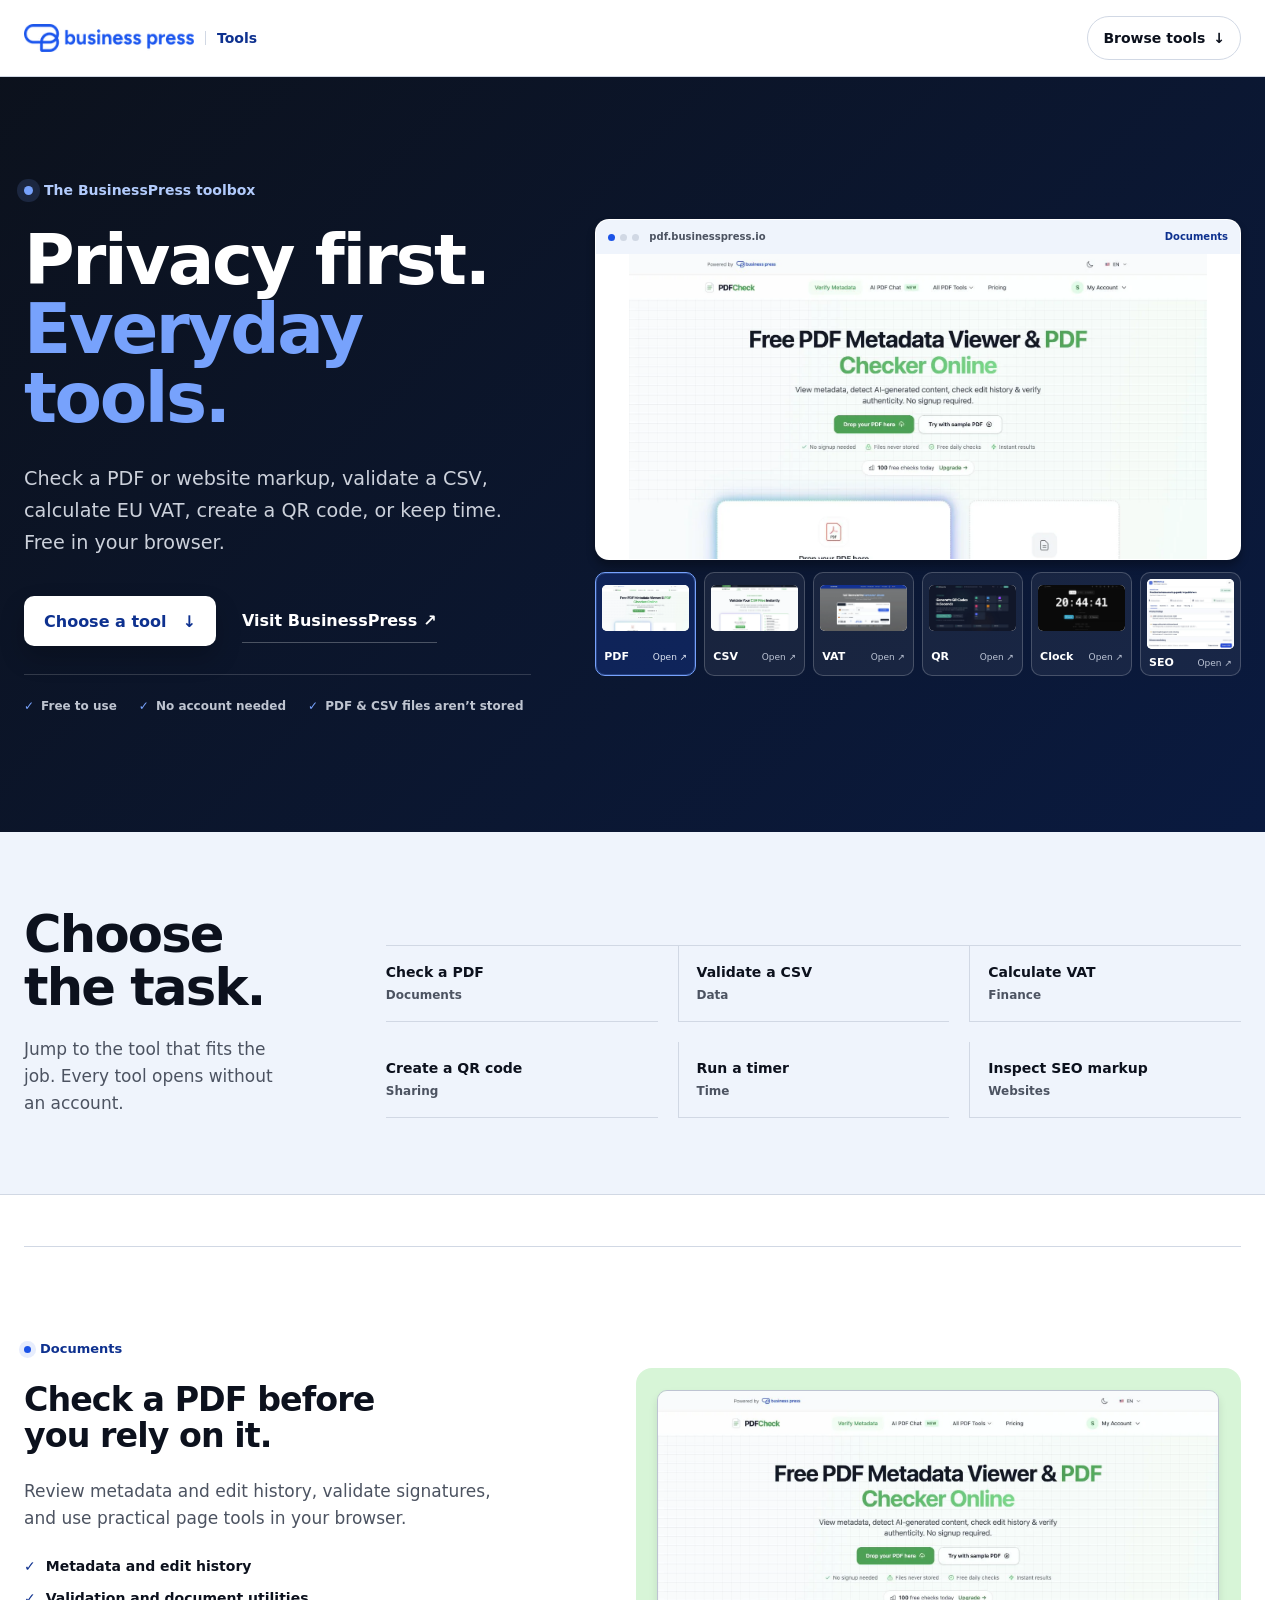
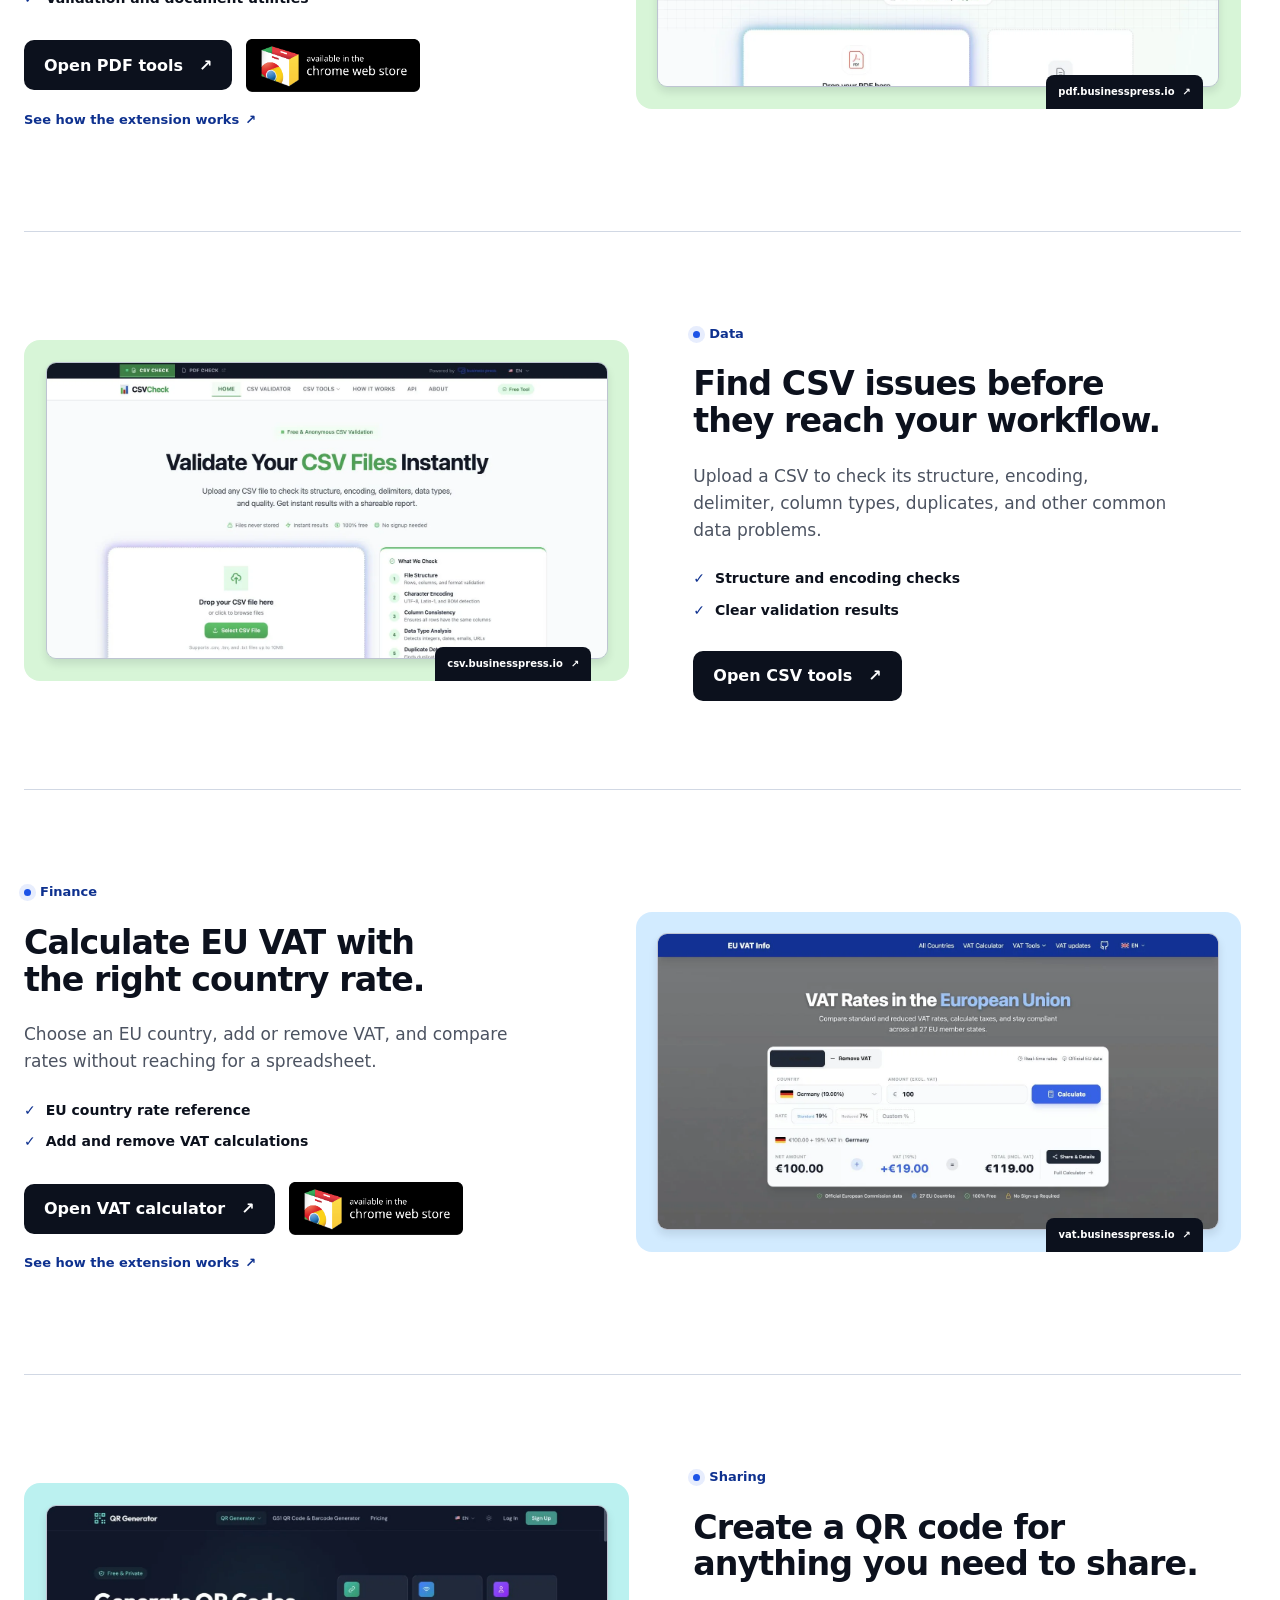
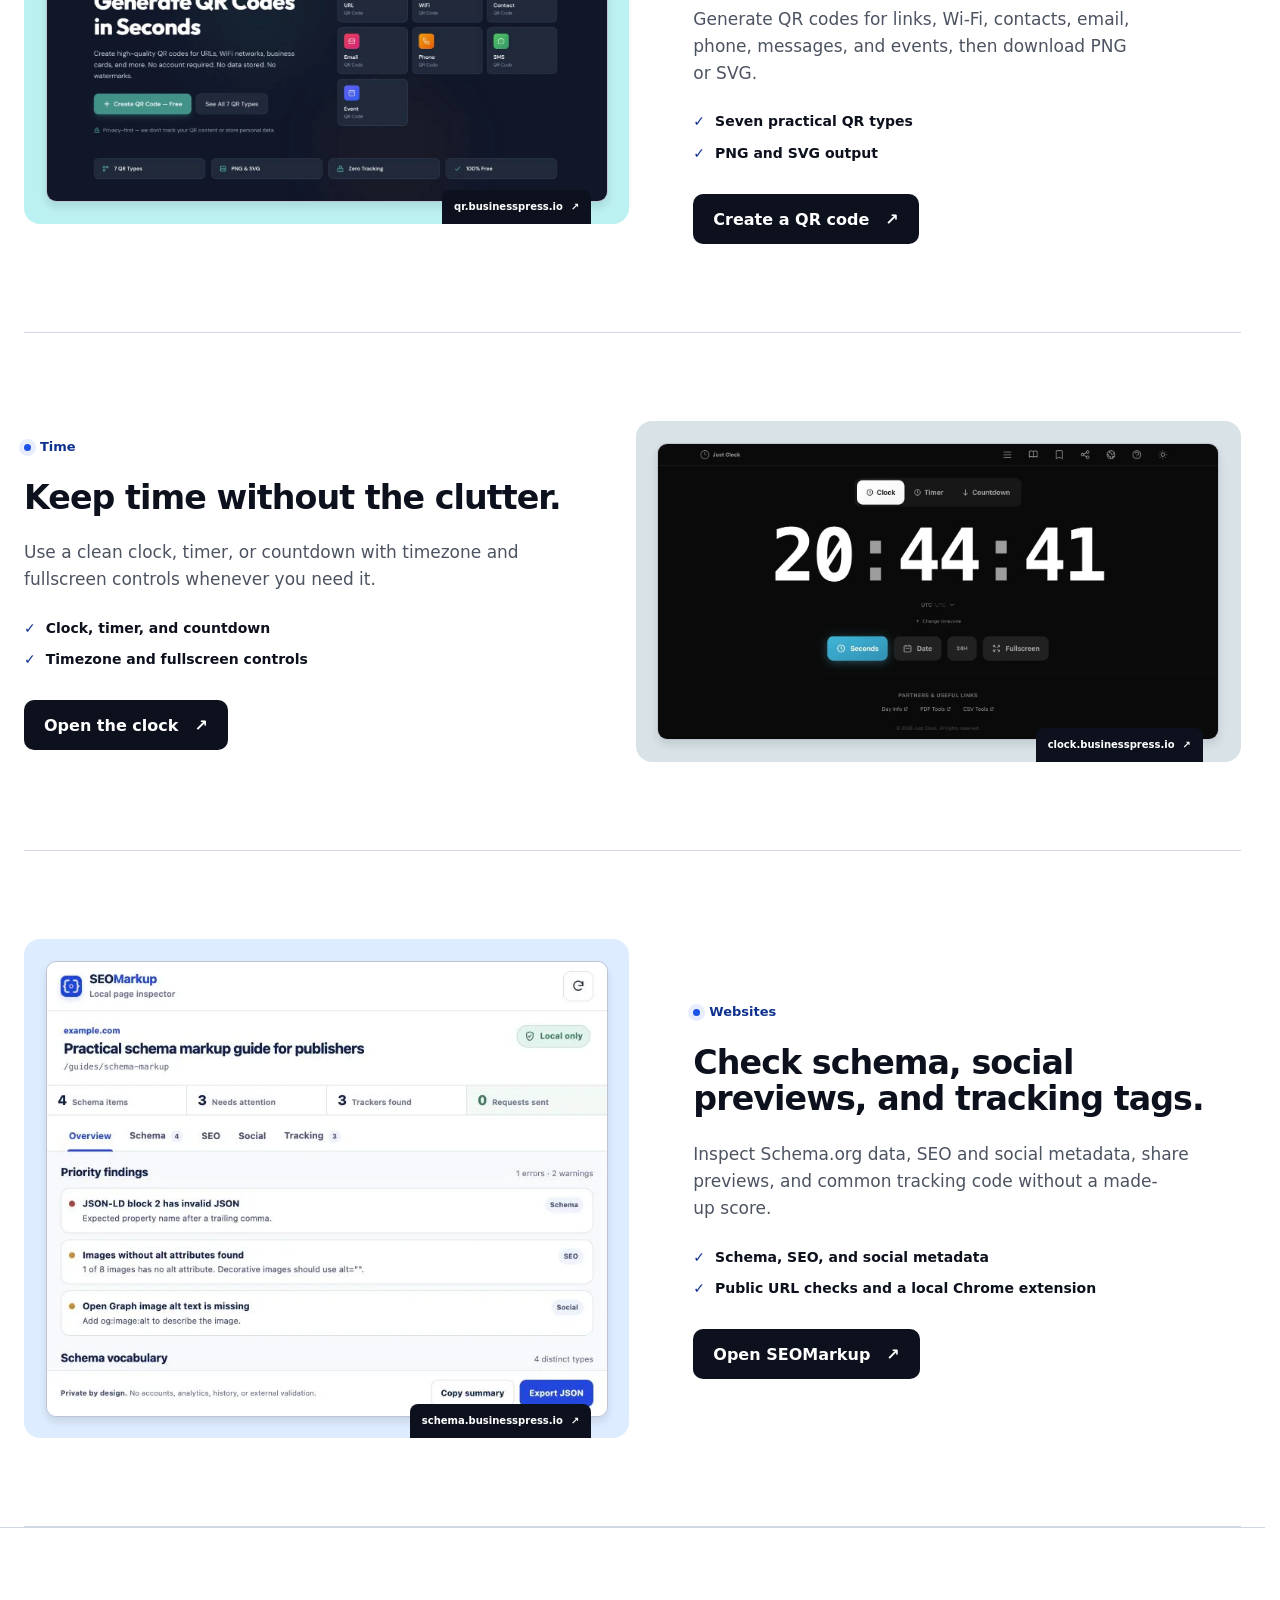
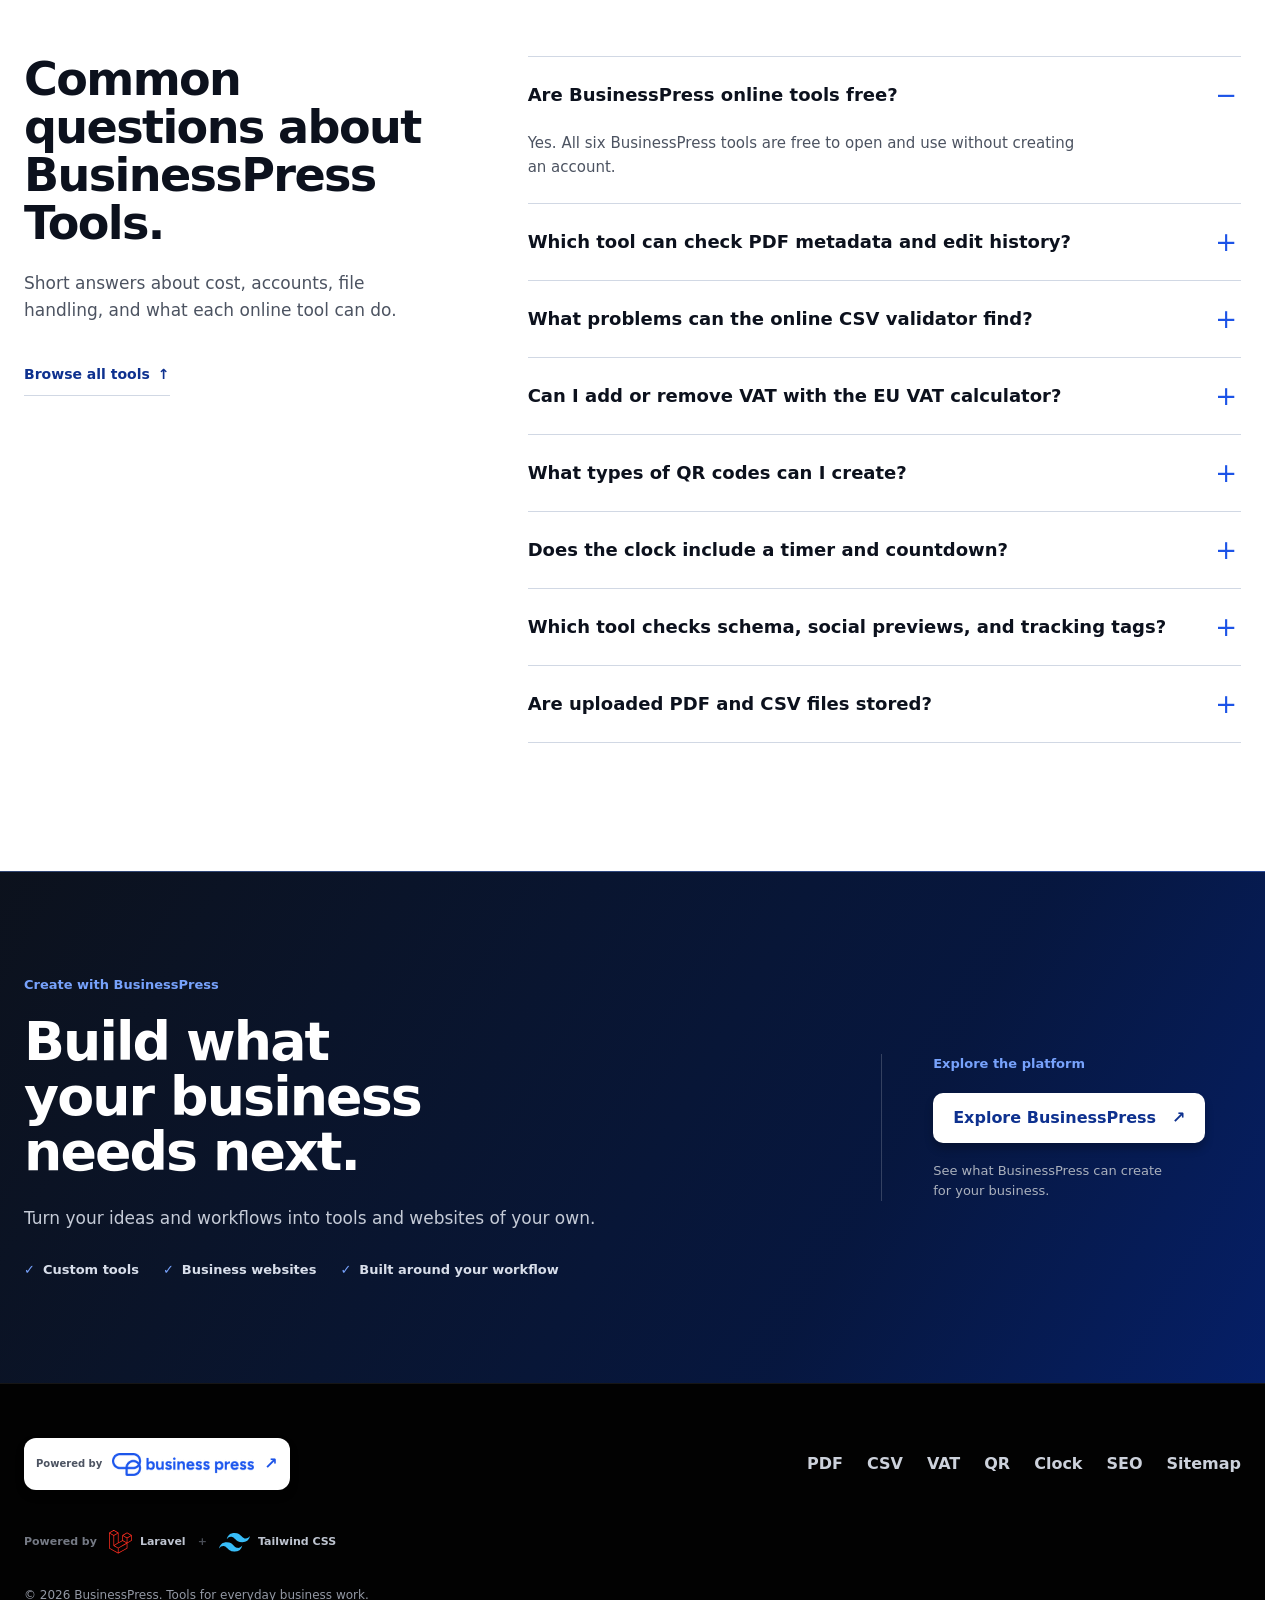
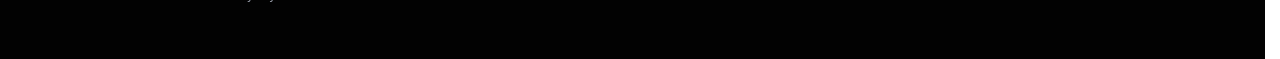
==== commit a0a046e0: "Add HTML sitemap" ====
--- a/public/index.html
+++ b/public/index.html
@@ -9,7 +9,7 @@
   <meta name="theme-color" content="#ffffff">
   <link rel="canonical" href="https://tools.businesspress.io/">
   <link rel="icon" href="favicon.svg?v=2" type="image/svg+xml">
-  <link rel="stylesheet" href="assets/css/site.css?v=17">
+  <link rel="stylesheet" href="assets/css/site.css?v=18">
   <script defer data-domain="tools.businesspress.io" src="https://stats.businesspress.io/js/script.js"></script>
   <meta property="og:type" content="website">
   <meta property="og:site_name" content="BusinessPress Tools">
@@ -423,6 +423,7 @@
         <a href="https://qr.businesspress.io/?utm_source=tools.businesspress.io&amp;utm_medium=referral&amp;utm_campaign=businesspress_tools_hub" target="_blank" rel="noopener noreferrer" data-track-tool-open data-track-tool="qr" data-track-location="footer" data-track-element="text-link">QR</a>
         <a href="https://clock.businesspress.io/?utm_source=tools.businesspress.io&amp;utm_medium=referral&amp;utm_campaign=businesspress_tools_hub" target="_blank" rel="noopener noreferrer" data-track-tool-open data-track-tool="clock" data-track-location="footer" data-track-element="text-link">Clock</a>
         <a href="https://schema.businesspress.io/?utm_source=tools.businesspress.io&amp;utm_medium=referral&amp;utm_campaign=businesspress_tools_hub" target="_blank" rel="noopener noreferrer" data-track-tool-open data-track-tool="schema" data-track-location="footer" data-track-element="text-link">SEO</a>
+        <a href="/sitemap/">Sitemap</a>
       </div>
       <div class="footer-technology" aria-label="Powered by Laravel and Tailwind CSS">
         <span>Powered by</span>
--- a/public/assets/css/site.css
+++ b/public/assets/css/site.css
@@ -608,6 +608,21 @@
 .technology-brand[href*="tailwindcss"] img { height: 19px; }
 .technology-separator { color: oklch(0.42 0.015 264); }
 .footer-grid > p { grid-column: 1 / -1; margin: 0; color: oklch(0.68 0.018 264); font-size: 12px; }
+
+.sitemap-shell { padding-bottom: clamp(88px, 10vw, 140px); }
+.sitemap-breadcrumb { min-height: 62px; display: flex; align-items: center; gap: 10px; color: var(--muted); font-size: 13px; font-weight: 650; }
+.sitemap-breadcrumb a { color: var(--accent); }
+.sitemap-intro { padding: 68px 0 74px; border-bottom: 1px solid var(--line); }
+.sitemap-intro h1 { max-width: 840px; margin: 0; font-size: clamp(3.1rem, 7vw, 5.2rem); line-height: 0.98; letter-spacing: -0.035em; text-wrap: balance; }
+.sitemap-intro p { max-width: 58ch; margin: 24px 0 0; color: var(--muted); font-size: 20px; }
+.sitemap-group { display: grid; grid-template-columns: minmax(180px, 0.42fr) minmax(0, 1fr); gap: clamp(38px, 7vw, 90px); padding-top: 68px; }
+.sitemap-group h2 { margin: 0; font-size: 23px; letter-spacing: -0.025em; }
+.sitemap-links { display: block; border-top: 1px solid var(--line); }
+.sitemap-links a { min-height: 80px; display: grid; grid-template-columns: minmax(180px, 0.65fr) minmax(0, 1.35fr) auto; align-items: center; gap: 22px; padding: 16px 0; border-bottom: 1px solid var(--line); }
+.sitemap-links a::after { color: var(--accent); font-size: 20px; content: '→'; }
+.sitemap-links span { font-weight: 760; letter-spacing: -0.015em; }
+.sitemap-links small { color: var(--muted); font-size: 14px; }
+.sitemap-links a:hover span { color: var(--accent); }
 
 .noscript { margin: 0; padding: 12px; background: var(--accent); color: var(--white); text-align: center; font-weight: 700; }
 
@@ -682,6 +697,11 @@
   .footer-technology { grid-column: auto; }
   .footer-technology > span:first-child { flex-basis: 100%; }
   .footer-grid > p { grid-column: auto; font-size: 14px; }
+  .sitemap-intro { padding: 48px 0 54px; }
+  .sitemap-group { grid-template-columns: 1fr; gap: 18px; padding-top: 54px; }
+  .sitemap-links a { grid-template-columns: 1fr auto; gap: 4px 16px; }
+  .sitemap-links small { grid-column: 1; }
+  .sitemap-links a::after { grid-column: 2; grid-row: 1 / 3; }
 }
 
 @media (prefers-reduced-motion: reduce) {
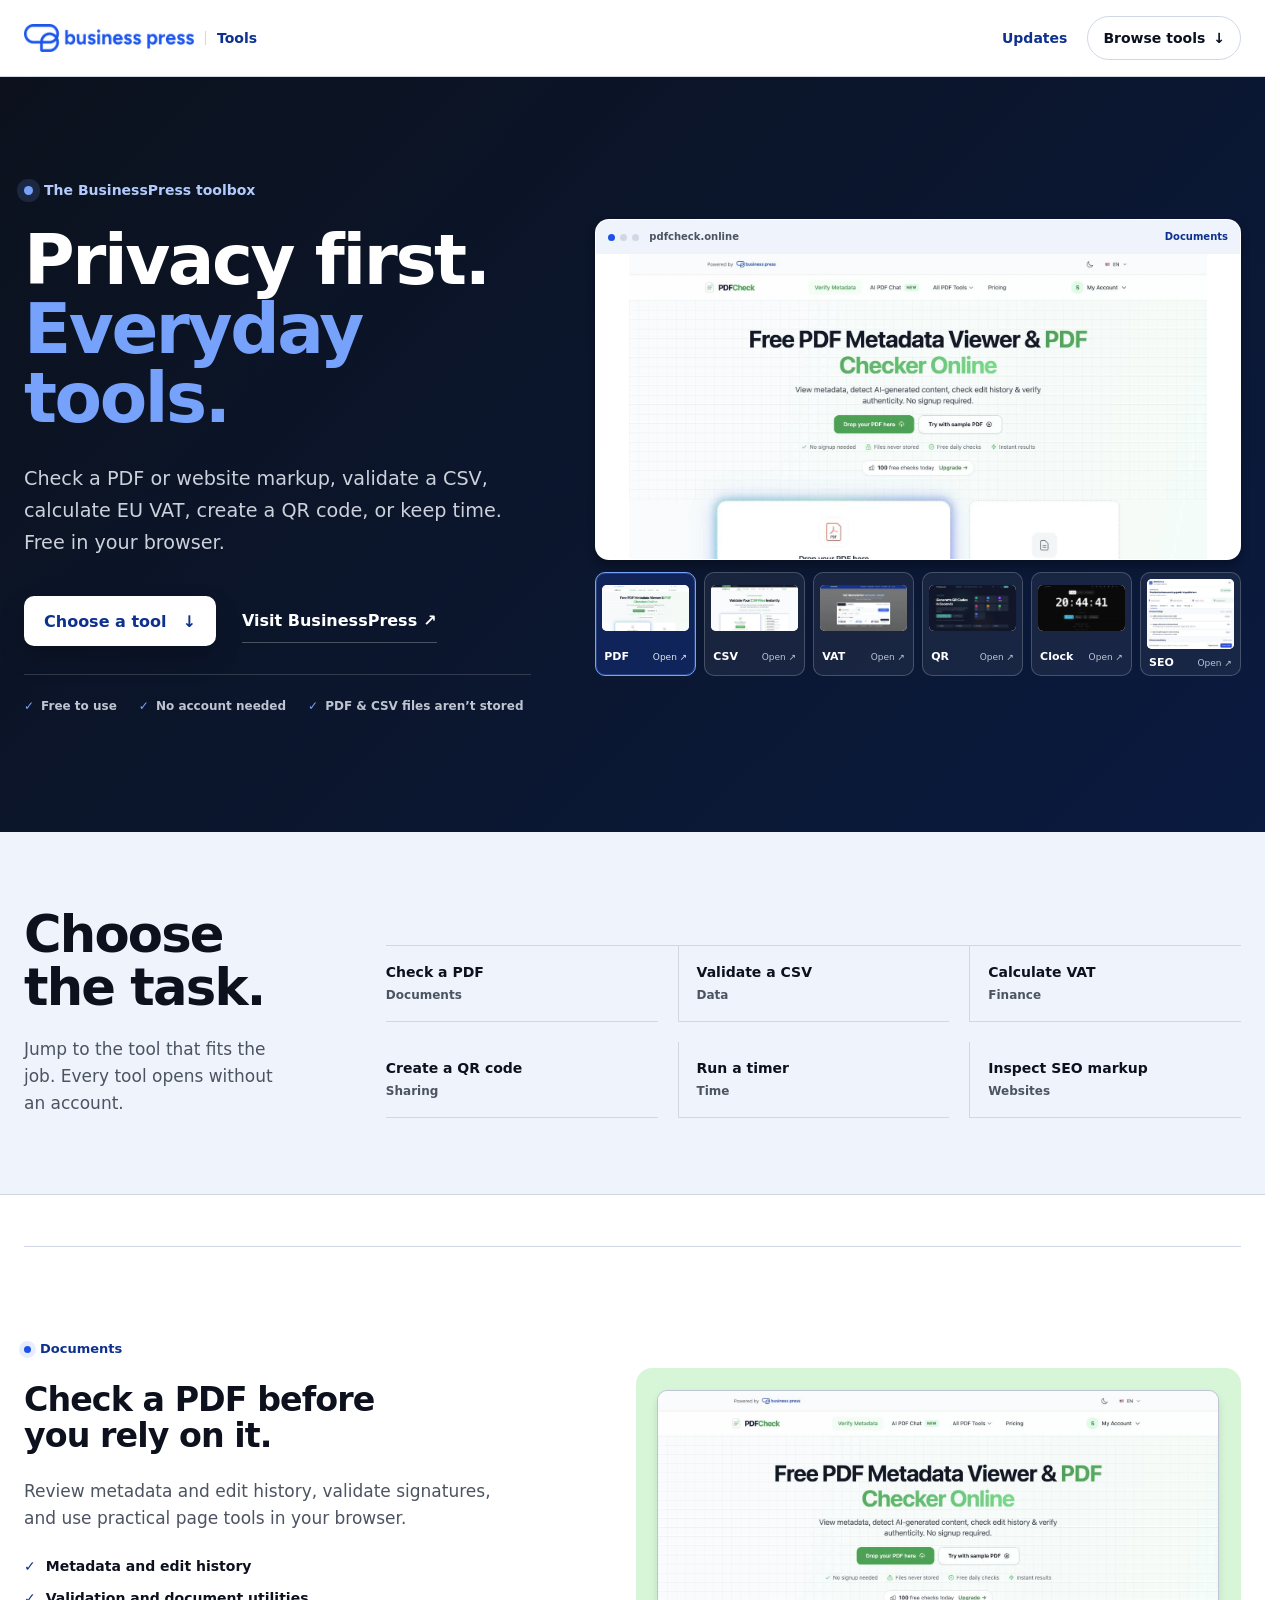
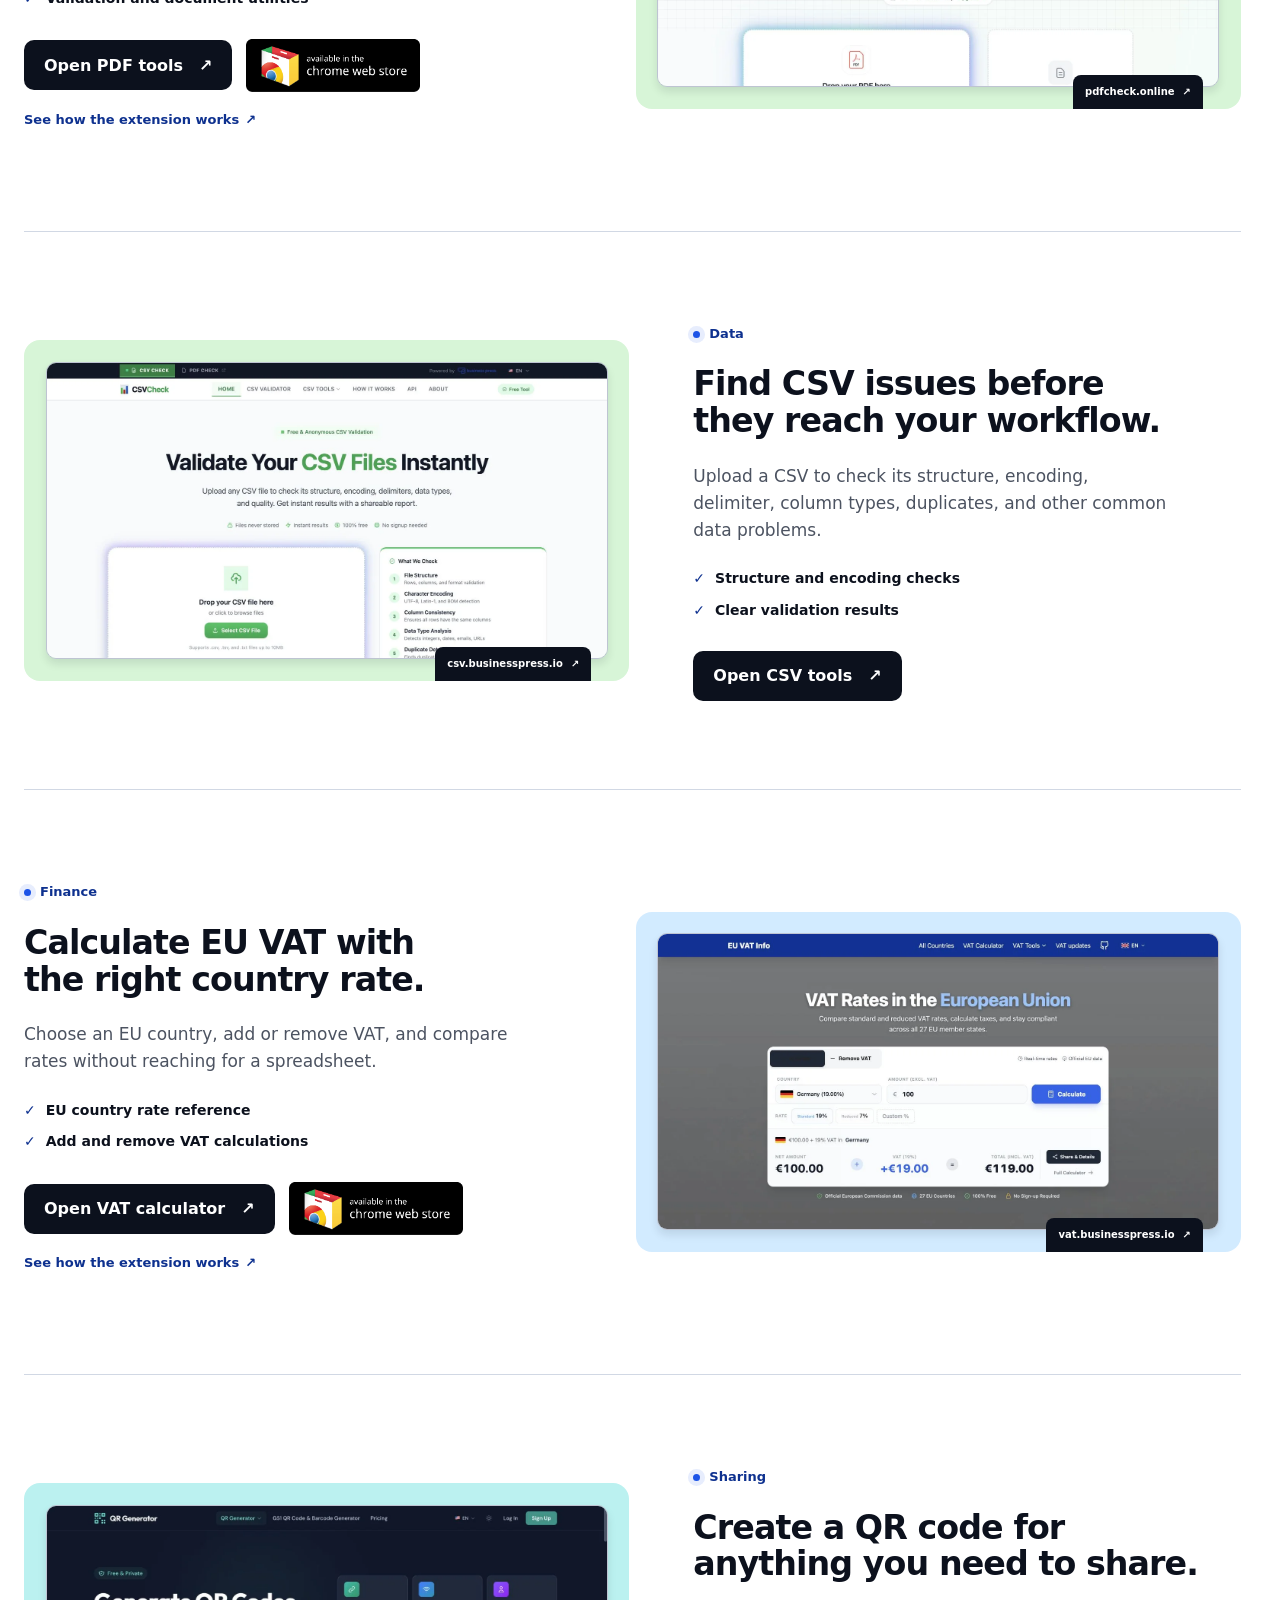
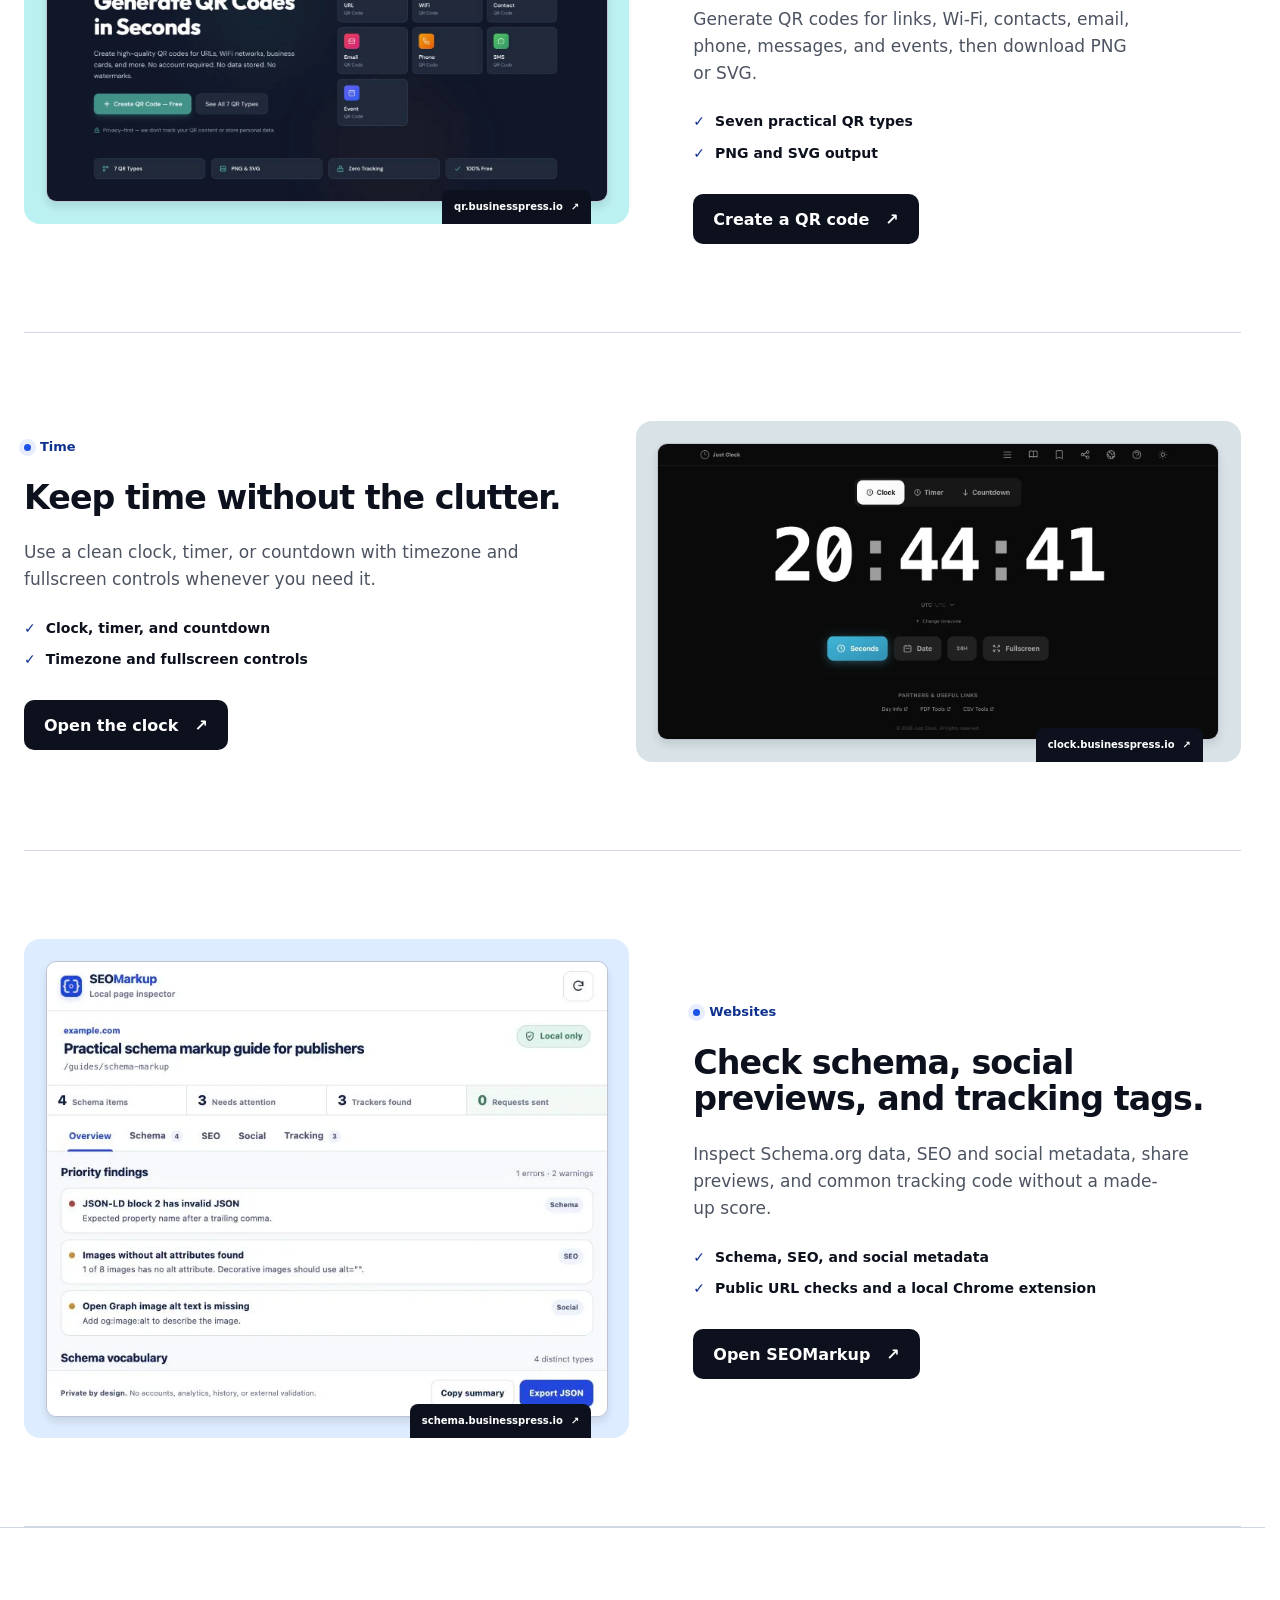
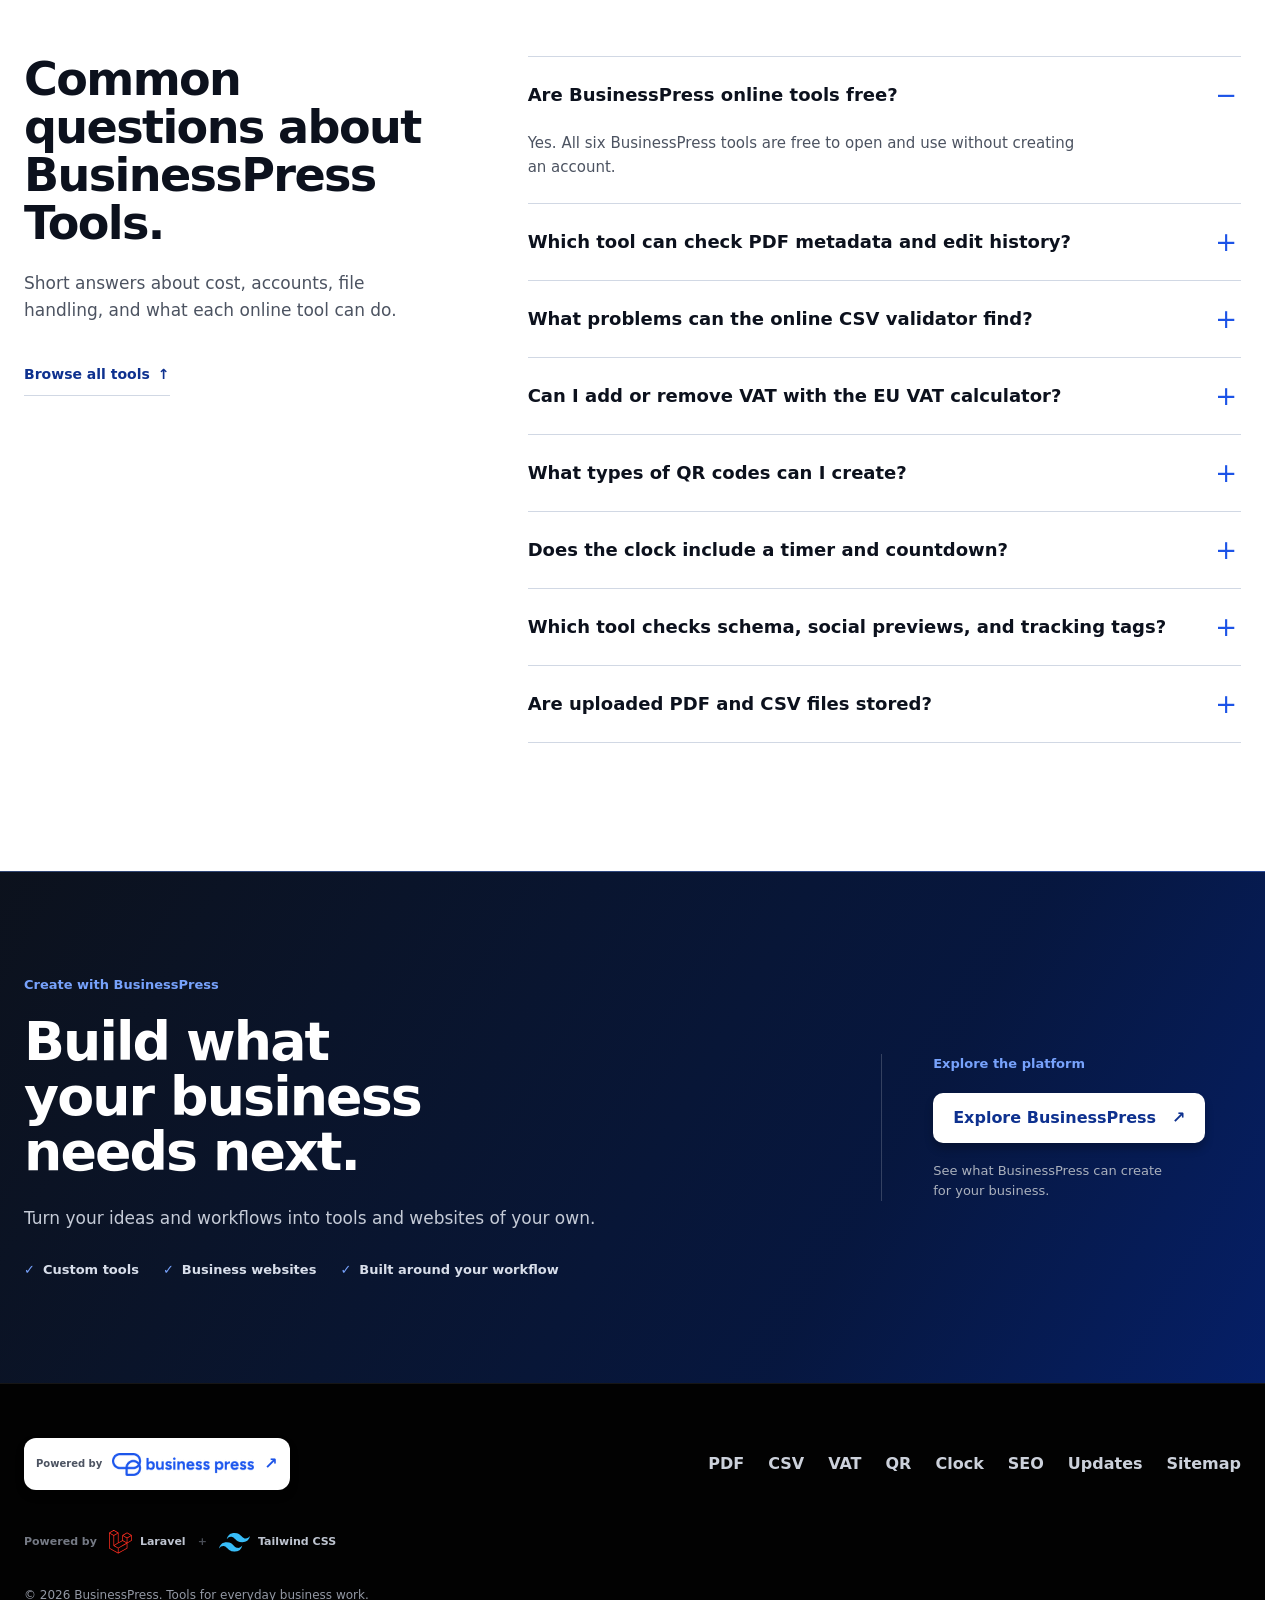
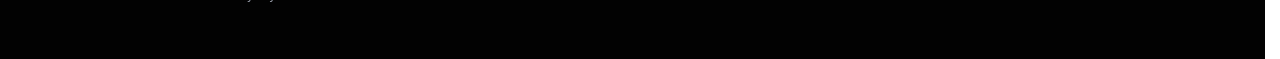
==== commit fdf3790b: "Add tools updates page and move PDFCheck links" ====
--- a/public/index.html
+++ b/public/index.html
@@ -9,7 +9,7 @@
   <meta name="theme-color" content="#ffffff">
   <link rel="canonical" href="https://tools.businesspress.io/">
   <link rel="icon" href="favicon.svg?v=2" type="image/svg+xml">
-  <link rel="stylesheet" href="assets/css/site.css?v=18">
+  <link rel="stylesheet" href="assets/css/site.css?v=19">
   <script defer data-domain="tools.businesspress.io" src="https://stats.businesspress.io/js/script.js"></script>
   <meta property="og:type" content="website">
   <meta property="og:site_name" content="BusinessPress Tools">
@@ -53,7 +53,7 @@
           "name": "BusinessPress online tools",
           "numberOfItems": 6,
           "itemListElement": [
-            {"@type":"ListItem","position":1,"name":"PDF metadata checker and document tools","url":"https://pdf.businesspress.io/"},
+            {"@type":"ListItem","position":1,"name":"PDF metadata checker and document tools","url":"https://pdfcheck.online/"},
             {"@type":"ListItem","position":2,"name":"Online CSV validator","url":"https://csv.businesspress.io/"},
             {"@type":"ListItem","position":3,"name":"EU VAT calculator","url":"https://vat.businesspress.io/"},
             {"@type":"ListItem","position":4,"name":"Free QR code generator","url":"https://qr.businesspress.io/"},
@@ -144,7 +144,8 @@
         <img class="brand-logo" src="assets/brand/businesspress-logo.png" width="200" height="32" alt="BusinessPress">
         <span class="brand-product">Tools</span>
       </a>
-      <nav aria-label="Primary">
+      <nav class="header-nav" aria-label="Primary">
+        <a class="header-link" href="/updates/">Updates</a>
         <a class="header-cta" href="#toolbox">Browse tools <span aria-hidden="true">↓</span></a>
       </nav>
     </div>
@@ -173,14 +174,14 @@
             <div class="tool-deck-preview">
               <div class="tool-deck-window-bar">
                 <span class="tool-deck-window-dots" aria-hidden="true"><i></i><i></i><i></i></span>
-                <span data-tool-preview-domain>pdf.businesspress.io</span>
+                <span data-tool-preview-domain>pdfcheck.online</span>
                 <span data-tool-preview-category>Documents</span>
               </div>
               <img class="tool-deck-preview-image" data-tool-preview-image src="assets/screenshots/pdf.webp" width="1470" height="775" alt="PDF tools interface showing the metadata checker" fetchpriority="high">
             </div>
 
             <nav class="tool-deck-options" aria-label="Preview and open a BusinessPress tool">
-              <a class="tool-deck-option is-active" href="https://pdf.businesspress.io/?utm_source=tools.businesspress.io&amp;utm_medium=referral&amp;utm_campaign=businesspress_tools_hub" target="_blank" rel="noopener noreferrer" aria-label="Open PDF tools in a new tab" data-tool-preview-option data-preview-src="assets/screenshots/pdf.webp" data-preview-alt="PDF tools interface showing the metadata checker" data-preview-domain="pdf.businesspress.io" data-preview-category="Documents" data-track-tool-open data-track-tool="pdf" data-track-location="hero" data-track-element="tile">
+              <a class="tool-deck-option is-active" href="https://pdfcheck.online/?utm_source=tools.businesspress.io&amp;utm_medium=referral&amp;utm_campaign=businesspress_tools_hub" target="_blank" rel="noopener noreferrer" aria-label="Open PDF tools in a new tab" data-tool-preview-option data-preview-src="assets/screenshots/pdf.webp" data-preview-alt="PDF tools interface showing the metadata checker" data-preview-domain="pdfcheck.online" data-preview-category="Documents" data-track-tool-open data-track-tool="pdf" data-track-location="hero" data-track-element="tile">
                 <img src="assets/screenshots/pdf.webp" width="1470" height="775" alt="">
                 <span><strong>PDF</strong><small>Open ↗</small></span>
               </a>
@@ -238,15 +239,15 @@
             <li>Validation and document utilities</li>
           </ul>
           <div class="tool-actions">
-            <a class="button button-dark" href="https://pdf.businesspress.io/?utm_source=tools.businesspress.io&amp;utm_medium=referral&amp;utm_campaign=businesspress_tools_hub" target="_blank" rel="noopener noreferrer" data-track-tool-open data-track-tool="pdf" data-track-location="details" data-track-element="button">Open PDF tools <span aria-hidden="true">↗</span></a>
+            <a class="button button-dark" href="https://pdfcheck.online/?utm_source=tools.businesspress.io&amp;utm_medium=referral&amp;utm_campaign=businesspress_tools_hub" target="_blank" rel="noopener noreferrer" data-track-tool-open data-track-tool="pdf" data-track-location="details" data-track-element="button">Open PDF tools <span aria-hidden="true">↗</span></a>
             <a class="chrome-store-badge" href="https://chromewebstore.google.com/detail/pdfcheck-pdf-analysis-too/nggkjpbbjpgkicbmmagejepipmjnfkbi?utm_source=tools.businesspress.io&amp;utm_medium=referral&amp;utm_campaign=businesspress_tools_hub" target="_blank" rel="noopener noreferrer" aria-label="Get PDFCheck on the Chrome Web Store">
               <img src="assets/extensions/chrome-web-store-badge.png" width="567" height="171" loading="lazy" decoding="async" alt="Available in the Chrome Web Store">
             </a>
           </div>
-          <a class="extension-overview" href="https://pdf.businesspress.io/chrome-extension?utm_source=tools.businesspress.io&amp;utm_medium=referral&amp;utm_campaign=businesspress_tools_hub" target="_blank" rel="noopener noreferrer">See how the extension works <span aria-hidden="true">↗</span></a>
-        </div>
-        <a class="screenshot-wrap" href="https://pdf.businesspress.io/?utm_source=tools.businesspress.io&amp;utm_medium=referral&amp;utm_campaign=businesspress_tools_hub" target="_blank" rel="noopener noreferrer" aria-label="Open PDF tools" data-track-tool-open data-track-tool="pdf" data-track-location="details" data-track-element="screenshot">
-          <span class="screenshot-label">pdf.businesspress.io <span aria-hidden="true">↗</span></span>
+          <a class="extension-overview" href="https://pdfcheck.online/chrome-extension?utm_source=tools.businesspress.io&amp;utm_medium=referral&amp;utm_campaign=businesspress_tools_hub" target="_blank" rel="noopener noreferrer">See how the extension works <span aria-hidden="true">↗</span></a>
+        </div>
+        <a class="screenshot-wrap" href="https://pdfcheck.online/?utm_source=tools.businesspress.io&amp;utm_medium=referral&amp;utm_campaign=businesspress_tools_hub" target="_blank" rel="noopener noreferrer" aria-label="Open PDF tools" data-track-tool-open data-track-tool="pdf" data-track-location="details" data-track-element="screenshot">
+          <span class="screenshot-label">pdfcheck.online <span aria-hidden="true">↗</span></span>
           <img src="assets/screenshots/pdf.webp" width="1470" height="775" loading="lazy" decoding="async" alt="PDF tools interface with a document metadata checker">
         </a>
       </article>
@@ -417,12 +418,13 @@
         <span class="powered-arrow" aria-hidden="true">↗</span>
       </a>
       <div class="footer-links" aria-label="Tool links">
-        <a href="https://pdf.businesspress.io/?utm_source=tools.businesspress.io&amp;utm_medium=referral&amp;utm_campaign=businesspress_tools_hub" target="_blank" rel="noopener noreferrer" data-track-tool-open data-track-tool="pdf" data-track-location="footer" data-track-element="text-link">PDF</a>
+        <a href="https://pdfcheck.online/?utm_source=tools.businesspress.io&amp;utm_medium=referral&amp;utm_campaign=businesspress_tools_hub" target="_blank" rel="noopener noreferrer" data-track-tool-open data-track-tool="pdf" data-track-location="footer" data-track-element="text-link">PDF</a>
         <a href="https://csv.businesspress.io/?utm_source=tools.businesspress.io&amp;utm_medium=referral&amp;utm_campaign=businesspress_tools_hub" target="_blank" rel="noopener noreferrer" data-track-tool-open data-track-tool="csv" data-track-location="footer" data-track-element="text-link">CSV</a>
         <a href="https://vat.businesspress.io/?utm_source=tools.businesspress.io&amp;utm_medium=referral&amp;utm_campaign=businesspress_tools_hub" target="_blank" rel="noopener noreferrer" data-track-tool-open data-track-tool="vat" data-track-location="footer" data-track-element="text-link">VAT</a>
         <a href="https://qr.businesspress.io/?utm_source=tools.businesspress.io&amp;utm_medium=referral&amp;utm_campaign=businesspress_tools_hub" target="_blank" rel="noopener noreferrer" data-track-tool-open data-track-tool="qr" data-track-location="footer" data-track-element="text-link">QR</a>
         <a href="https://clock.businesspress.io/?utm_source=tools.businesspress.io&amp;utm_medium=referral&amp;utm_campaign=businesspress_tools_hub" target="_blank" rel="noopener noreferrer" data-track-tool-open data-track-tool="clock" data-track-location="footer" data-track-element="text-link">Clock</a>
         <a href="https://schema.businesspress.io/?utm_source=tools.businesspress.io&amp;utm_medium=referral&amp;utm_campaign=businesspress_tools_hub" target="_blank" rel="noopener noreferrer" data-track-tool-open data-track-tool="schema" data-track-location="footer" data-track-element="text-link">SEO</a>
+        <a href="/updates/">Updates</a>
         <a href="/sitemap/">Sitemap</a>
       </div>
       <div class="footer-technology" aria-label="Powered by Laravel and Tailwind CSS">
--- a/public/assets/css/site.css
+++ b/public/assets/css/site.css
@@ -96,6 +96,31 @@
 
 nav { display: flex; align-items: center; gap: 20px; font-weight: 600; font-size: 14px; }
 nav a { min-height: 44px; display: inline-flex; align-items: center; }
+
+.header-nav { gap: 10px; }
+.header-link {
+  position: relative;
+  padding-inline: 10px;
+  color: var(--primary-dark);
+  transition: color 180ms var(--ease-out-quart);
+}
+.header-link::after {
+  position: absolute;
+  right: 10px;
+  bottom: 6px;
+  left: 10px;
+  height: 2px;
+  border-radius: 999px;
+  background: var(--accent);
+  content: '';
+  opacity: 0;
+  transform: scaleX(0.4);
+  transition: opacity 180ms var(--ease-out-quart), transform 180ms var(--ease-out-quart);
+}
+.header-link:hover,
+.header-link[aria-current='page'] { color: var(--accent); }
+.header-link:hover::after,
+.header-link[aria-current='page']::after { opacity: 1; transform: scaleX(1); }
 
 .header-cta {
   display: inline-flex;
@@ -609,6 +634,71 @@
 .technology-separator { color: oklch(0.42 0.015 264); }
 .footer-grid > p { grid-column: 1 / -1; margin: 0; color: oklch(0.68 0.018 264); font-size: 12px; }
 
+.updates-hero {
+  border-bottom: 1px solid var(--line);
+  background: linear-gradient(135deg, var(--ink) 0%, oklch(0.23 0.075 264) 100%);
+  color: var(--white);
+}
+.updates-hero-grid {
+  min-height: 430px;
+  display: grid;
+  grid-template-columns: minmax(0, 1.25fr) minmax(280px, 0.75fr);
+  align-items: end;
+  gap: clamp(48px, 8vw, 120px);
+  padding-block: clamp(82px, 9vw, 128px);
+}
+.updates-kicker { margin: 0 0 22px; color: var(--primary); font-size: 13px; font-weight: 800; }
+.updates-hero h1 { max-width: 820px; margin: 0; font-size: clamp(3.1rem, 7vw, 5.7rem); line-height: 0.96; letter-spacing: -0.04em; text-wrap: balance; }
+.updates-hero-grid > p { max-width: 40ch; margin: 0 0 8px; color: oklch(0.84 0.018 264); font-size: 18px; line-height: 1.7; }
+
+.updates-layout {
+  display: grid;
+  grid-template-columns: minmax(170px, 0.32fr) minmax(0, 1fr);
+  gap: clamp(46px, 8vw, 120px);
+  padding-block: clamp(74px, 9vw, 128px);
+}
+.updates-index { position: sticky; top: 112px; display: block; align-self: start; border-top: 1px solid var(--line); }
+.updates-index > p { margin: 0; padding: 18px 0 12px; color: var(--muted); font-size: 12px; font-weight: 750; }
+.updates-index a { display: flex; justify-content: space-between; gap: 16px; padding: 13px 0; border-top: 1px solid var(--line); color: var(--primary-dark); font-size: 15px; }
+.updates-index a span { color: var(--muted); font-size: 12px; font-weight: 500; }
+.updates-stream > h2 { margin: 0 0 28px; color: var(--muted); font-size: 14px; font-weight: 750; }
+
+.update-entry {
+  position: relative;
+  display: grid;
+  grid-template-columns: minmax(170px, 0.34fr) minmax(0, 1fr);
+  gap: clamp(36px, 7vw, 92px);
+  padding: clamp(38px, 5vw, 64px) 0;
+  border-top: 1px solid var(--line);
+  scroll-margin-top: 110px;
+}
+.update-entry::before {
+  position: absolute;
+  top: -5px;
+  left: 0;
+  width: 9px;
+  height: 9px;
+  border: 2px solid var(--white);
+  border-radius: 50%;
+  background: var(--accent);
+  box-shadow: 0 0 0 1px var(--accent);
+  content: '';
+}
+.update-meta { display: flex; align-items: flex-start; flex-direction: column; gap: 13px; }
+.update-meta time { color: var(--muted); font-size: 13px; font-weight: 650; }
+.update-type { display: inline-flex; align-items: center; min-height: 28px; padding: 4px 10px; border-radius: 999px; font-size: 11px; font-weight: 800; }
+.update-type-improved { background: oklch(0.93 0.05 264); color: var(--primary-dark); }
+.update-type-new { background: oklch(0.92 0.08 150); color: oklch(0.34 0.1 150); }
+.update-copy h3 { max-width: 820px; margin: 0; font-size: clamp(2rem, 4vw, 3.25rem); line-height: 1.05; letter-spacing: -0.035em; text-wrap: balance; }
+.update-copy p { max-width: 66ch; margin: 24px 0 0; color: var(--muted); font-size: 17px; line-height: 1.72; }
+.update-action { min-height: 44px; display: inline-flex; align-items: center; gap: 9px; margin-top: 24px; border-bottom: 1px solid var(--line); color: var(--primary-dark); font-size: 14px; font-weight: 780; }
+.update-action:hover { border-color: var(--accent); color: var(--accent); }
+
+.updates-cta { background: var(--primary-dark); color: var(--white); }
+.updates-cta-inner { min-height: 250px; display: flex; align-items: center; justify-content: space-between; gap: 42px; padding-block: 62px; }
+.updates-cta p { margin: 0 0 12px; color: var(--primary); font-size: 13px; font-weight: 800; }
+.updates-cta h2 { max-width: 720px; margin: 0; font-size: clamp(2rem, 4vw, 3.25rem); line-height: 1.05; letter-spacing: -0.035em; }
+
 .sitemap-shell { padding-bottom: clamp(88px, 10vw, 140px); }
 .sitemap-breadcrumb { min-height: 62px; display: flex; align-items: center; gap: 10px; color: var(--muted); font-size: 13px; font-weight: 650; }
 .sitemap-breadcrumb a { color: var(--accent); }
@@ -646,6 +736,10 @@
   .guide-layout { grid-template-columns: 1fr; align-items: start; }
   .faq-layout { grid-template-columns: 1fr; gap: 48px; }
   .faq-heading { position: static; max-width: 680px; }
+  .updates-hero-grid { min-height: 380px; grid-template-columns: 1fr; align-items: end; gap: 28px; }
+  .updates-hero-grid > p { max-width: 58ch; }
+  .updates-layout { grid-template-columns: 1fr; gap: 44px; }
+  .updates-index { position: static; }
   .closing { min-height: 0; grid-template-columns: 1fr; gap: 42px; }
   .closing-action { padding: 34px 0 0; border-top: 1px solid oklch(1 0 0 / 0.18); border-left: 0; }
 }
@@ -655,6 +749,8 @@
   .header-inner { min-height: 68px; gap: 12px; }
   .brand-logo { width: 138px; }
   .site-header .brand-product { display: none; }
+  .header-nav { gap: 2px; }
+  .header-link { padding-inline: 8px; font-size: 13px; }
   .header-cta { padding: 9px 12px; font-size: 13px; white-space: nowrap; }
   .hero-inner { gap: 42px; padding-block: 68px 104px; }
   h1 { font-size: clamp(2.65rem, 12.8vw, 3.45rem); }
@@ -697,6 +793,13 @@
   .footer-technology { grid-column: auto; }
   .footer-technology > span:first-child { flex-basis: 100%; }
   .footer-grid > p { grid-column: auto; font-size: 14px; }
+  .updates-hero-grid { min-height: 0; padding-block: 72px; }
+  .updates-hero h1 { font-size: clamp(2.75rem, 13vw, 4rem); }
+  .updates-layout { padding-block: 64px; }
+  .update-entry { grid-template-columns: 1fr; gap: 24px; padding-block: 48px; }
+  .update-meta { flex-direction: row; flex-wrap: wrap; align-items: center; }
+  .update-copy h3 { font-size: 2rem; }
+  .updates-cta-inner { align-items: flex-start; flex-direction: column; }
   .sitemap-intro { padding: 48px 0 54px; }
   .sitemap-group { grid-template-columns: 1fr; gap: 18px; padding-top: 54px; }
   .sitemap-links a { grid-template-columns: 1fr auto; gap: 4px 16px; }
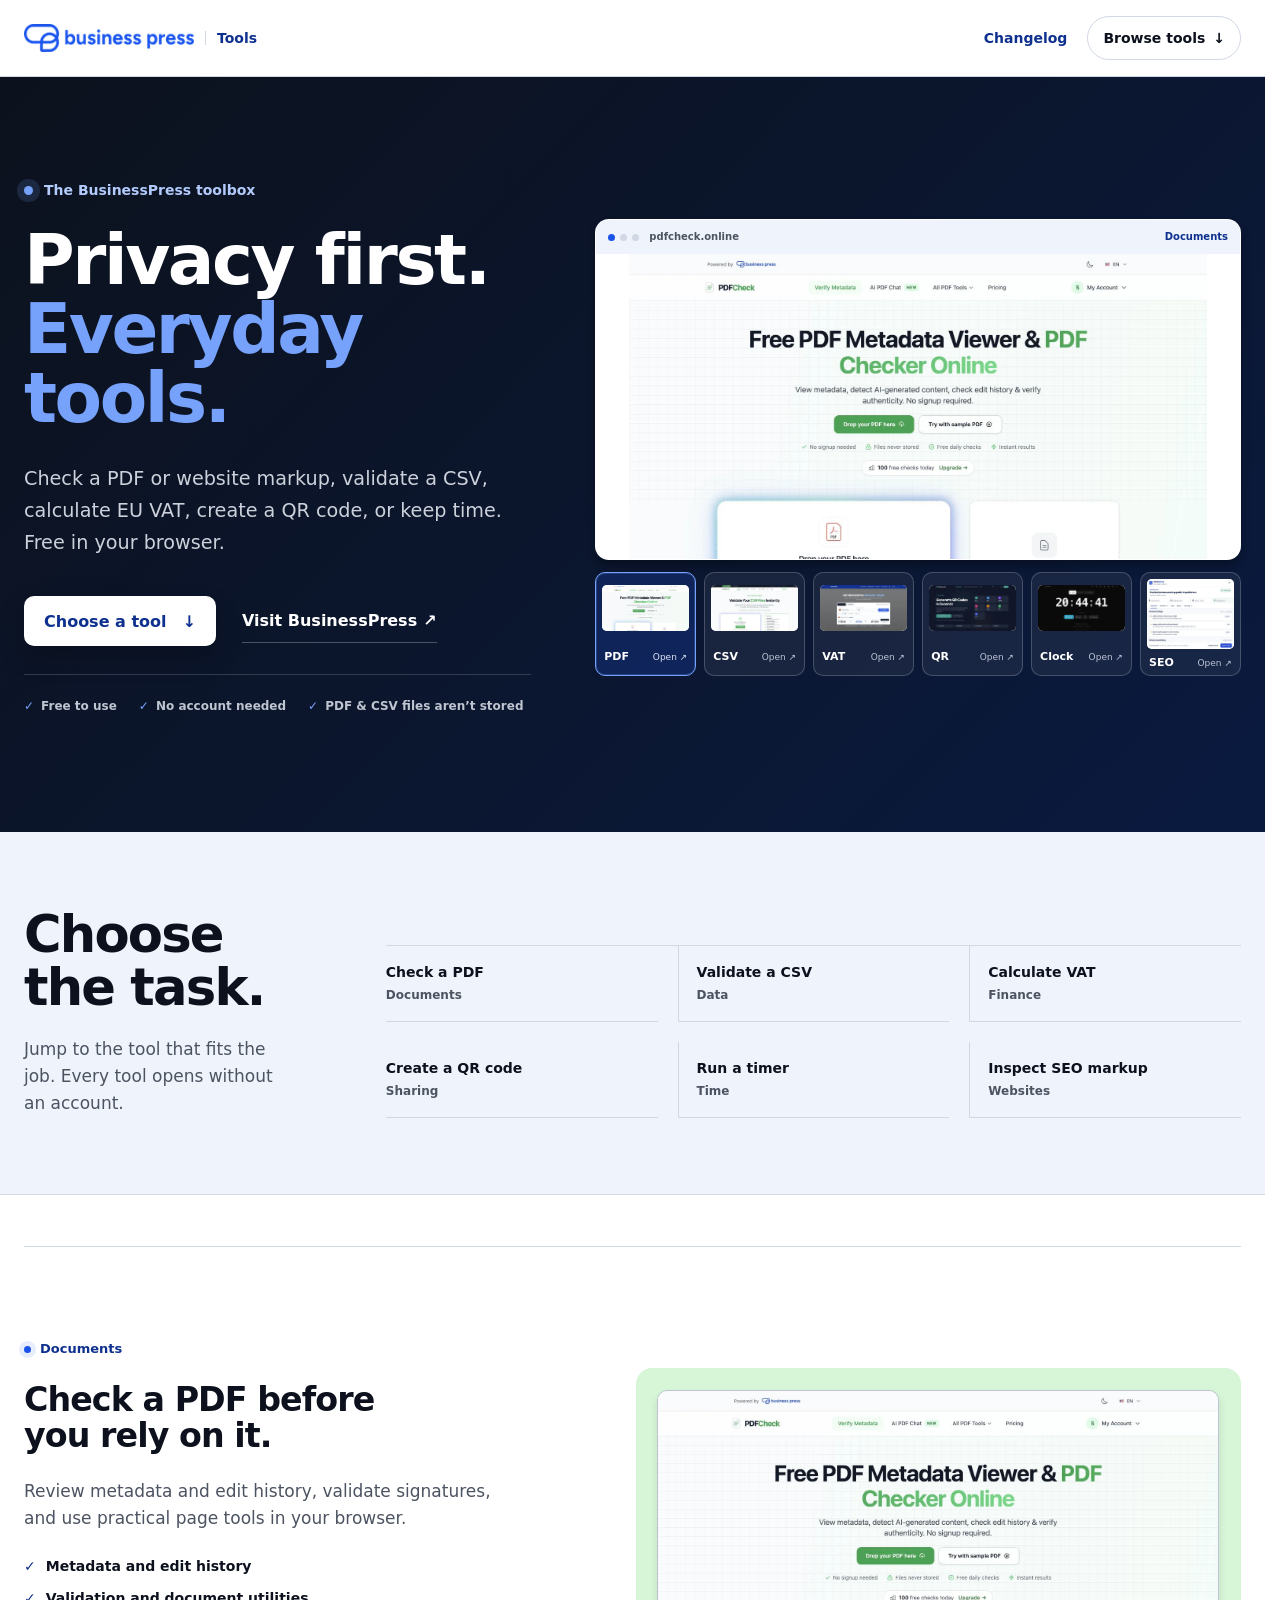
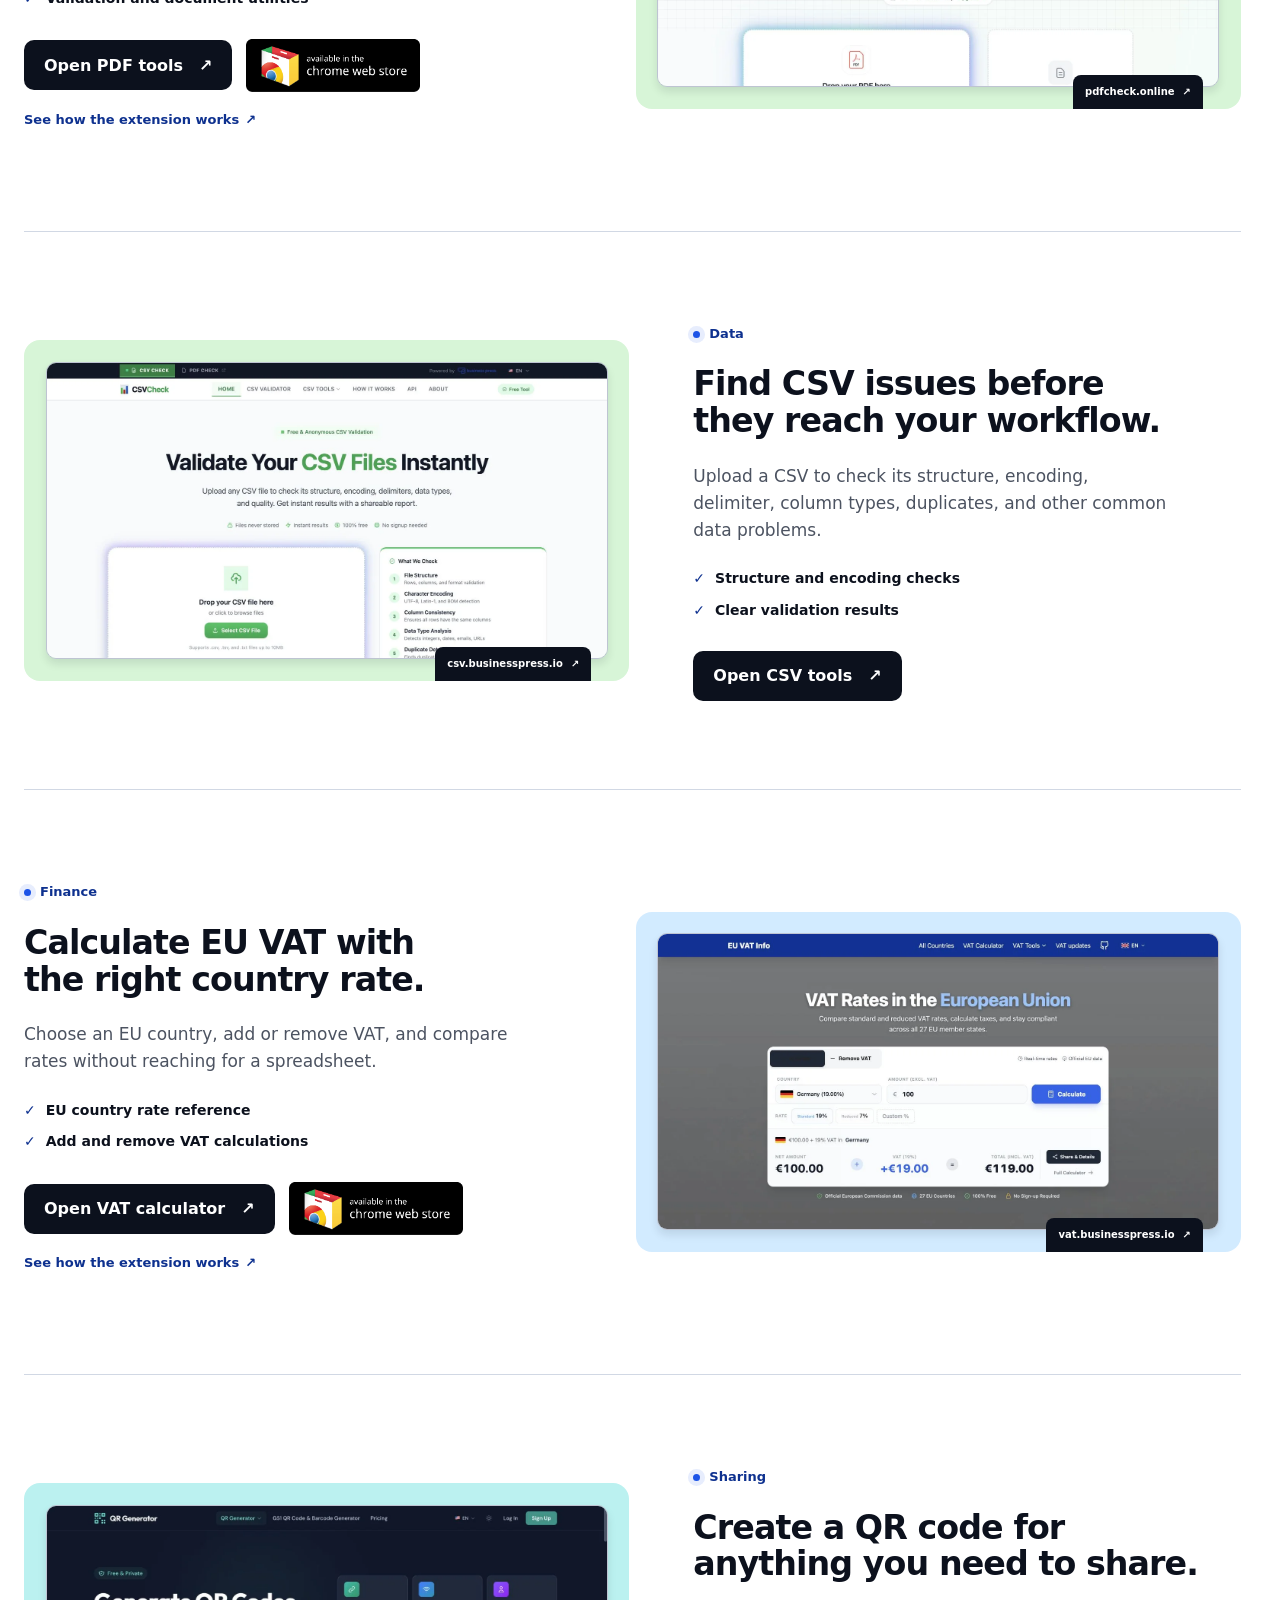
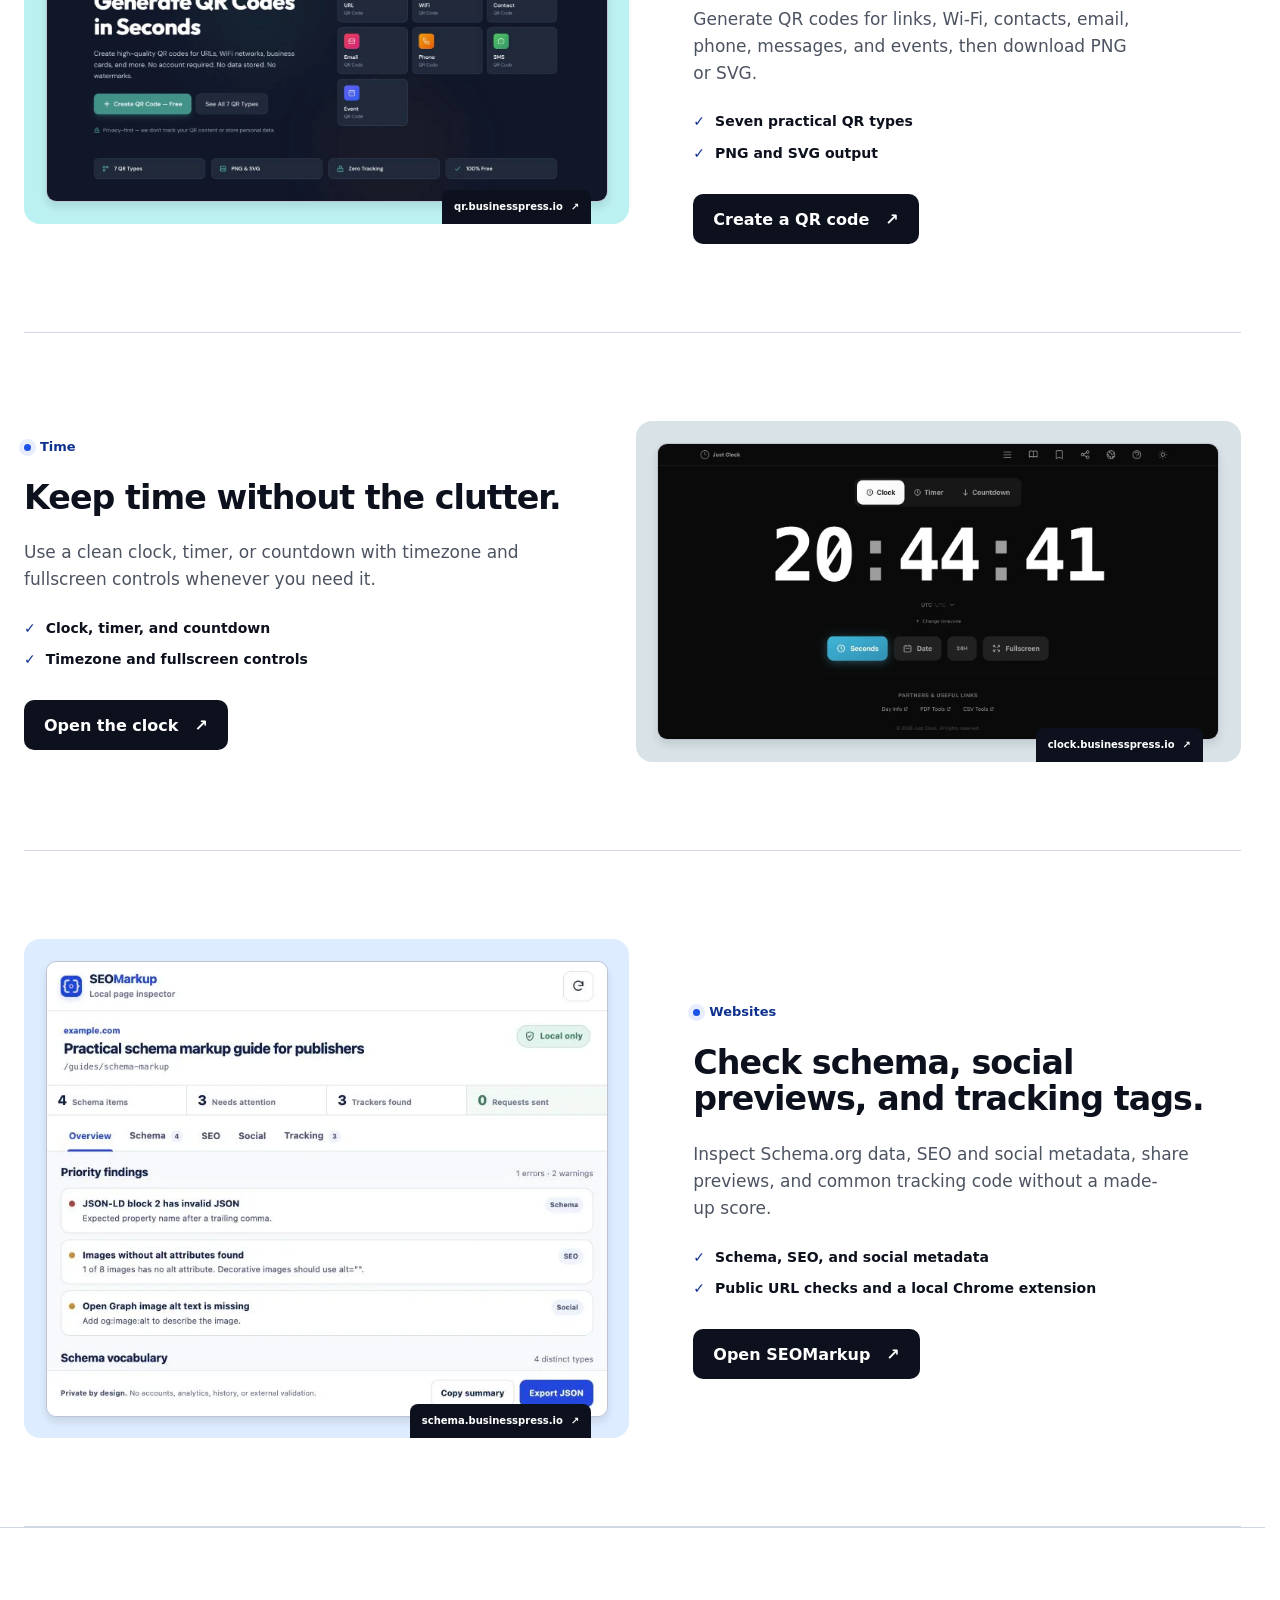
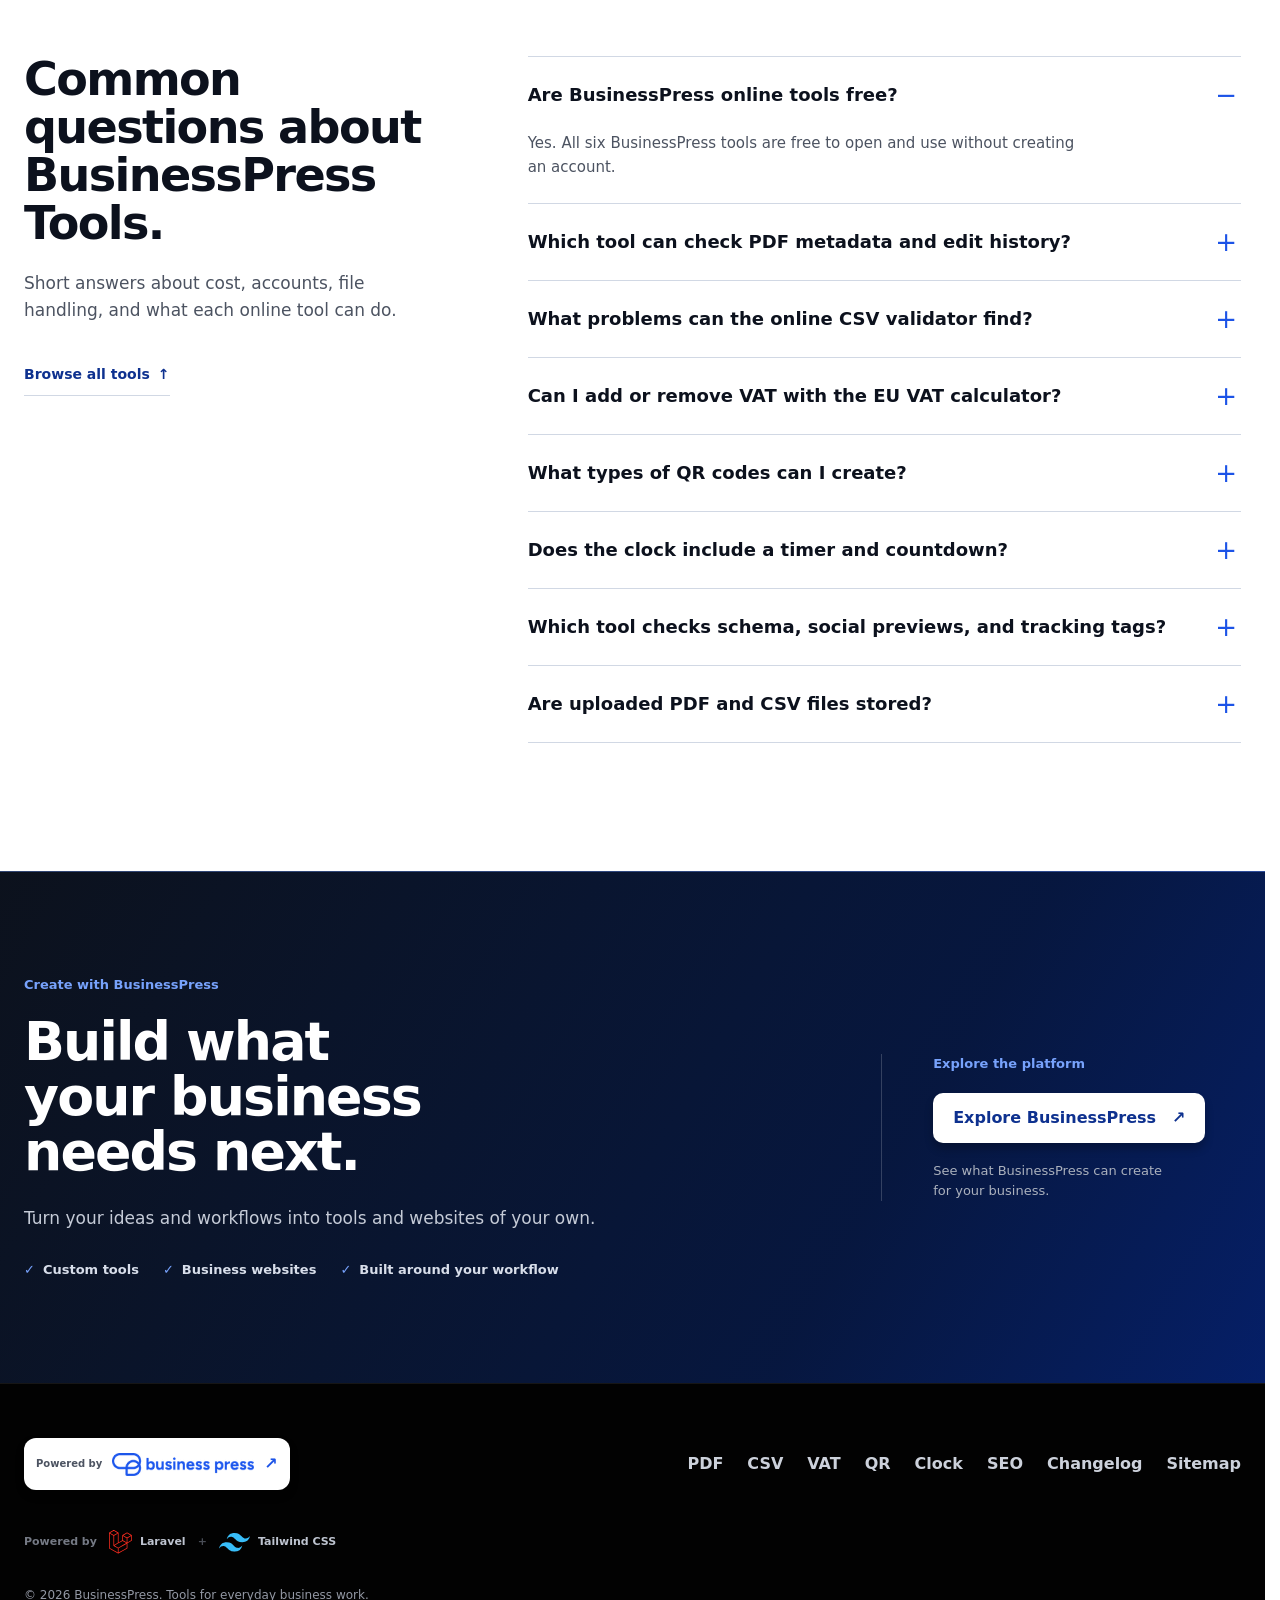
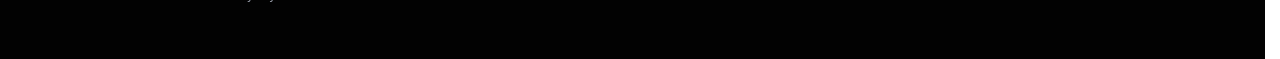
==== commit 765093ba: "Label updates navigation as changelog" ====
--- a/public/index.html
+++ b/public/index.html
@@ -145,7 +145,7 @@
         <span class="brand-product">Tools</span>
       </a>
       <nav class="header-nav" aria-label="Primary">
-        <a class="header-link" href="/updates/">Updates</a>
+        <a class="header-link" href="/updates/">Changelog</a>
         <a class="header-cta" href="#toolbox">Browse tools <span aria-hidden="true">↓</span></a>
       </nav>
     </div>
@@ -424,7 +424,7 @@
         <a href="https://qr.businesspress.io/?utm_source=tools.businesspress.io&amp;utm_medium=referral&amp;utm_campaign=businesspress_tools_hub" target="_blank" rel="noopener noreferrer" data-track-tool-open data-track-tool="qr" data-track-location="footer" data-track-element="text-link">QR</a>
         <a href="https://clock.businesspress.io/?utm_source=tools.businesspress.io&amp;utm_medium=referral&amp;utm_campaign=businesspress_tools_hub" target="_blank" rel="noopener noreferrer" data-track-tool-open data-track-tool="clock" data-track-location="footer" data-track-element="text-link">Clock</a>
         <a href="https://schema.businesspress.io/?utm_source=tools.businesspress.io&amp;utm_medium=referral&amp;utm_campaign=businesspress_tools_hub" target="_blank" rel="noopener noreferrer" data-track-tool-open data-track-tool="schema" data-track-location="footer" data-track-element="text-link">SEO</a>
-        <a href="/updates/">Updates</a>
+        <a href="/updates/">Changelog</a>
         <a href="/sitemap/">Sitemap</a>
       </div>
       <div class="footer-technology" aria-label="Powered by Laravel and Tailwind CSS">
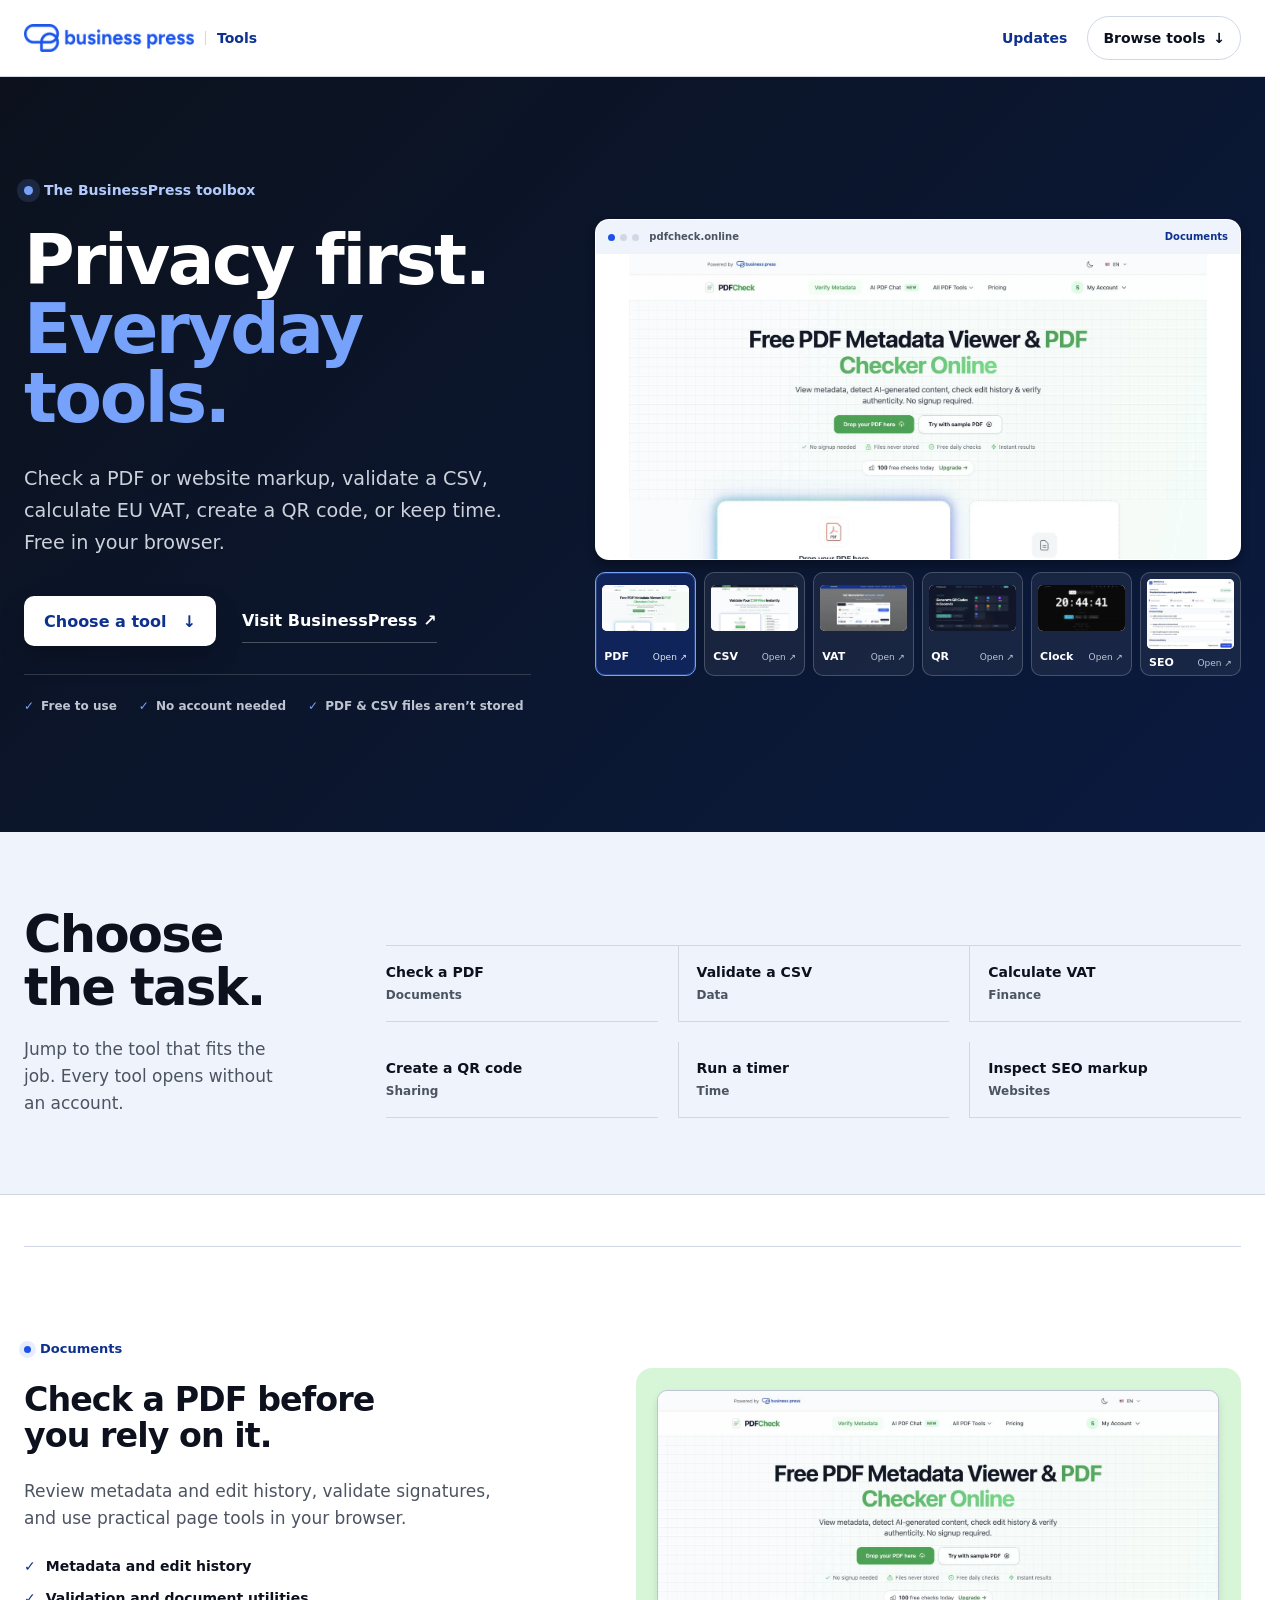
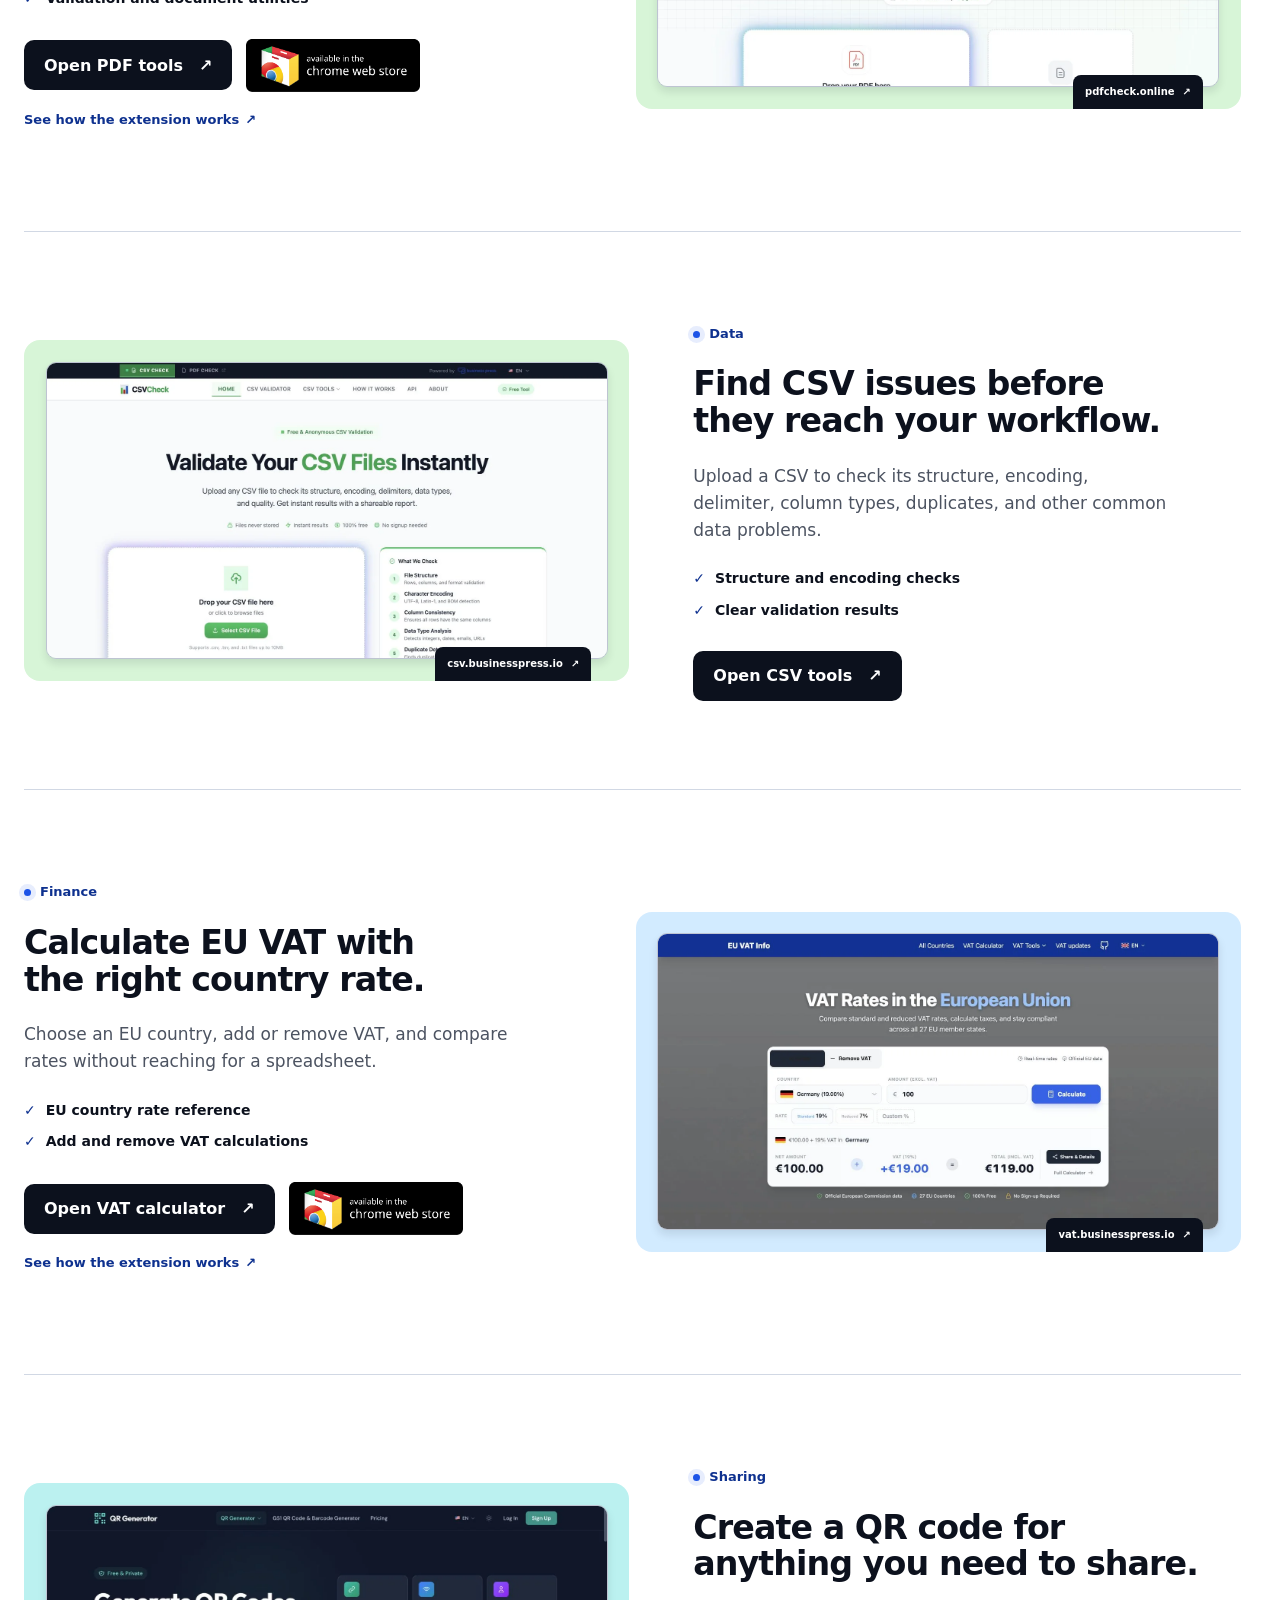
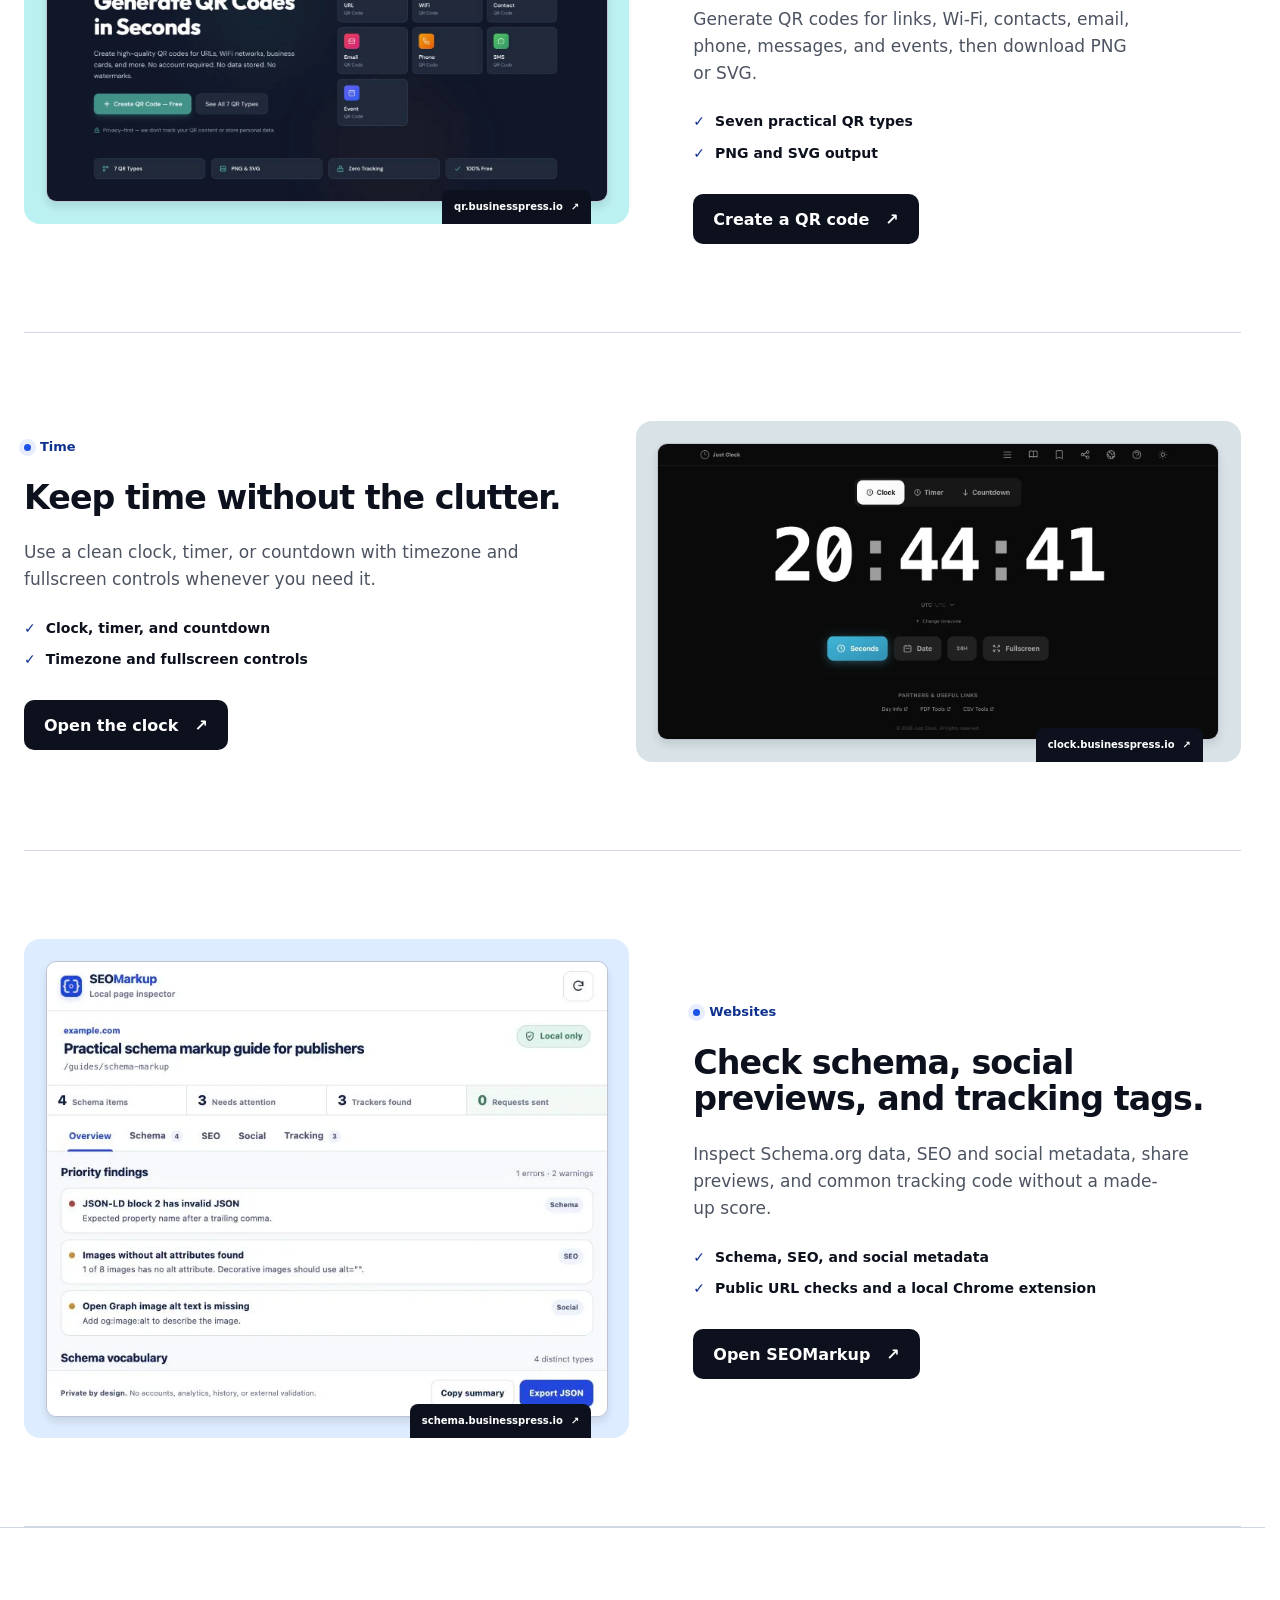
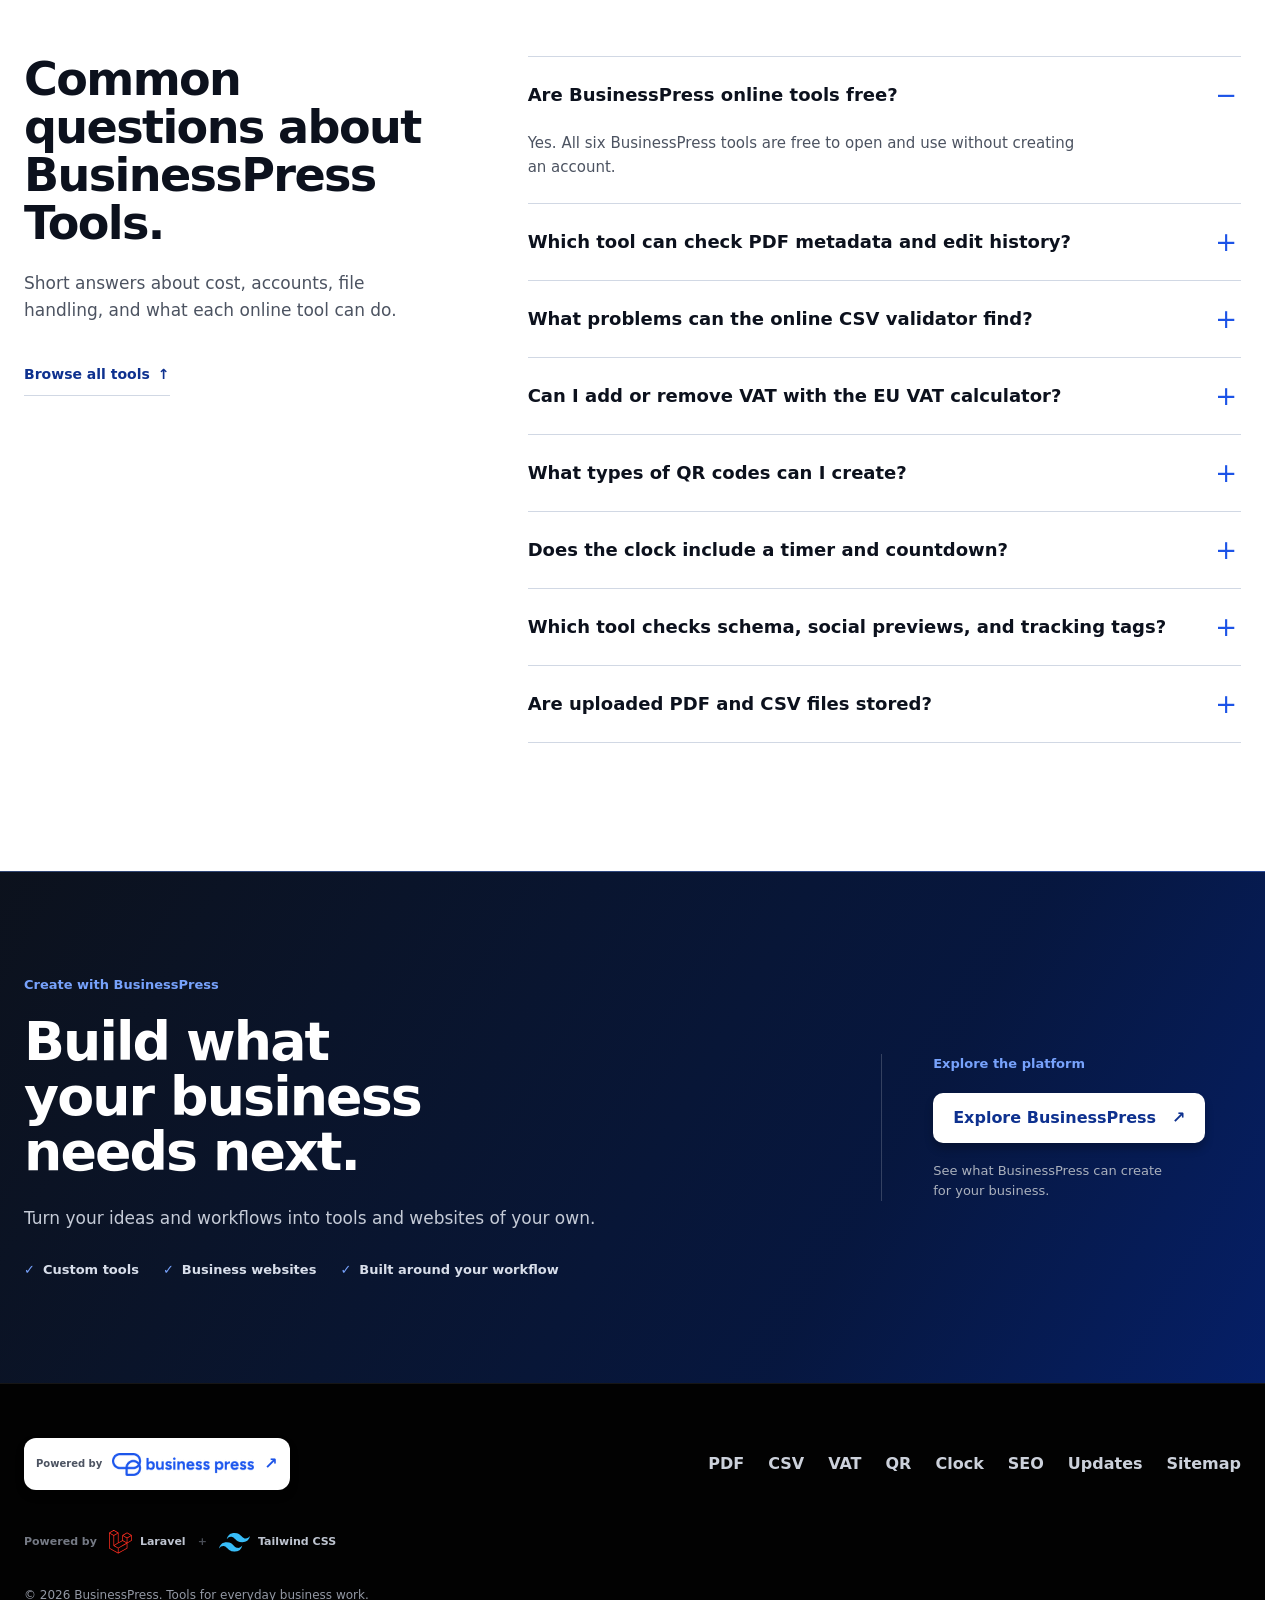
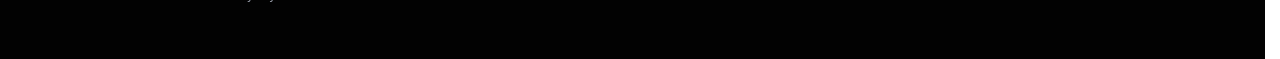
==== commit 12ebcf8f: "Rename changelog navigation to updates" ====
--- a/public/index.html
+++ b/public/index.html
@@ -9,7 +9,7 @@
   <meta name="theme-color" content="#ffffff">
   <link rel="canonical" href="https://tools.businesspress.io/">
   <link rel="icon" href="favicon.svg?v=2" type="image/svg+xml">
-  <link rel="stylesheet" href="assets/css/site.css?v=19">
+  <link rel="stylesheet" href="assets/css/site.css?v=20">
   <script defer data-domain="tools.businesspress.io" src="https://stats.businesspress.io/js/script.js"></script>
   <meta property="og:type" content="website">
   <meta property="og:site_name" content="BusinessPress Tools">
@@ -145,7 +145,7 @@
         <span class="brand-product">Tools</span>
       </a>
       <nav class="header-nav" aria-label="Primary">
-        <a class="header-link" href="/updates/">Changelog</a>
+        <a class="header-link" href="/updates/">Updates</a>
         <a class="header-cta" href="#toolbox">Browse tools <span aria-hidden="true">↓</span></a>
       </nav>
     </div>
@@ -424,7 +424,7 @@
         <a href="https://qr.businesspress.io/?utm_source=tools.businesspress.io&amp;utm_medium=referral&amp;utm_campaign=businesspress_tools_hub" target="_blank" rel="noopener noreferrer" data-track-tool-open data-track-tool="qr" data-track-location="footer" data-track-element="text-link">QR</a>
         <a href="https://clock.businesspress.io/?utm_source=tools.businesspress.io&amp;utm_medium=referral&amp;utm_campaign=businesspress_tools_hub" target="_blank" rel="noopener noreferrer" data-track-tool-open data-track-tool="clock" data-track-location="footer" data-track-element="text-link">Clock</a>
         <a href="https://schema.businesspress.io/?utm_source=tools.businesspress.io&amp;utm_medium=referral&amp;utm_campaign=businesspress_tools_hub" target="_blank" rel="noopener noreferrer" data-track-tool-open data-track-tool="schema" data-track-location="footer" data-track-element="text-link">SEO</a>
-        <a href="/updates/">Changelog</a>
+        <a href="/updates/">Updates</a>
         <a href="/sitemap/">Sitemap</a>
       </div>
       <div class="footer-technology" aria-label="Powered by Laravel and Tailwind CSS">
--- a/public/assets/css/site.css
+++ b/public/assets/css/site.css
@@ -636,61 +636,45 @@
 
 .updates-hero {
   border-bottom: 1px solid var(--line);
-  background: linear-gradient(135deg, var(--ink) 0%, oklch(0.23 0.075 264) 100%);
+  background: var(--ink);
   color: var(--white);
 }
 .updates-hero-grid {
-  min-height: 430px;
-  display: grid;
-  grid-template-columns: minmax(0, 1.25fr) minmax(280px, 0.75fr);
-  align-items: end;
-  gap: clamp(48px, 8vw, 120px);
-  padding-block: clamp(82px, 9vw, 128px);
-}
-.updates-kicker { margin: 0 0 22px; color: var(--primary); font-size: 13px; font-weight: 800; }
-.updates-hero h1 { max-width: 820px; margin: 0; font-size: clamp(3.1rem, 7vw, 5.7rem); line-height: 0.96; letter-spacing: -0.04em; text-wrap: balance; }
-.updates-hero-grid > p { max-width: 40ch; margin: 0 0 8px; color: oklch(0.84 0.018 264); font-size: 18px; line-height: 1.7; }
-
-.updates-layout {
-  display: grid;
-  grid-template-columns: minmax(170px, 0.32fr) minmax(0, 1fr);
-  gap: clamp(46px, 8vw, 120px);
-  padding-block: clamp(74px, 9vw, 128px);
-}
-.updates-index { position: sticky; top: 112px; display: block; align-self: start; border-top: 1px solid var(--line); }
-.updates-index > p { margin: 0; padding: 18px 0 12px; color: var(--muted); font-size: 12px; font-weight: 750; }
-.updates-index a { display: flex; justify-content: space-between; gap: 16px; padding: 13px 0; border-top: 1px solid var(--line); color: var(--primary-dark); font-size: 15px; }
-.updates-index a span { color: var(--muted); font-size: 12px; font-weight: 500; }
-.updates-stream > h2 { margin: 0 0 28px; color: var(--muted); font-size: 14px; font-weight: 750; }
+  min-height: 360px;
+  display: grid;
+  grid-template-columns: minmax(0, 1.08fr) minmax(320px, 0.72fr);
+  align-items: center;
+  gap: clamp(52px, 8vw, 116px);
+  padding-block: clamp(72px, 8vw, 104px);
+}
+.updates-hero h1 { max-width: 760px; margin: 0; font-size: clamp(3.25rem, 6.3vw, 4.8rem); line-height: 0.98; letter-spacing: -0.035em; text-wrap: balance; }
+.updates-hero-intro { max-width: 520px; padding-top: 4px; }
+.updates-hero-intro p { margin: 0; color: oklch(0.84 0.018 264); font-size: clamp(1.08rem, 1.5vw, 1.22rem); line-height: 1.65; }
+.updates-hero-intro a { min-height: 44px; width: fit-content; display: inline-flex; align-items: center; gap: 10px; margin-top: 28px; border-bottom: 1px solid oklch(1 0 0 / 0.28); color: var(--primary); font-size: 14px; font-weight: 750; }
+.updates-hero-intro a:hover { border-color: var(--primary); color: var(--white); }
+.updates-hero-intro a span { transition: transform 180ms var(--ease-out-quart); }
+.updates-hero-intro a:hover span { transform: translateY(3px); }
+
+.updates-stream { max-width: 1080px; padding-block: clamp(72px, 9vw, 120px); }
+.updates-stream-heading { display: flex; align-items: end; justify-content: space-between; gap: 32px; padding-bottom: 28px; }
+.updates-stream-heading h2 { margin: 0; font-size: clamp(2rem, 3.4vw, 3rem); line-height: 1.05; letter-spacing: -0.03em; }
+.updates-stream-heading p { margin: 0 0 4px; color: var(--muted); font-size: 13px; font-weight: 650; }
 
 .update-entry {
-  position: relative;
-  display: grid;
-  grid-template-columns: minmax(170px, 0.34fr) minmax(0, 1fr);
-  gap: clamp(36px, 7vw, 92px);
-  padding: clamp(38px, 5vw, 64px) 0;
+  display: grid;
+  grid-template-columns: minmax(150px, 0.28fr) minmax(0, 1fr);
+  gap: clamp(40px, 7vw, 88px);
+  padding: clamp(44px, 5vw, 64px) 0 clamp(52px, 6vw, 76px);
   border-top: 1px solid var(--line);
   scroll-margin-top: 110px;
-}
-.update-entry::before {
-  position: absolute;
-  top: -5px;
-  left: 0;
-  width: 9px;
-  height: 9px;
-  border: 2px solid var(--white);
-  border-radius: 50%;
-  background: var(--accent);
-  box-shadow: 0 0 0 1px var(--accent);
-  content: '';
 }
 .update-meta { display: flex; align-items: flex-start; flex-direction: column; gap: 13px; }
 .update-meta time { color: var(--muted); font-size: 13px; font-weight: 650; }
 .update-type { display: inline-flex; align-items: center; min-height: 28px; padding: 4px 10px; border-radius: 999px; font-size: 11px; font-weight: 800; }
 .update-type-improved { background: oklch(0.93 0.05 264); color: var(--primary-dark); }
 .update-type-new { background: oklch(0.92 0.08 150); color: oklch(0.34 0.1 150); }
-.update-copy h3 { max-width: 820px; margin: 0; font-size: clamp(2rem, 4vw, 3.25rem); line-height: 1.05; letter-spacing: -0.035em; text-wrap: balance; }
-.update-copy p { max-width: 66ch; margin: 24px 0 0; color: var(--muted); font-size: 17px; line-height: 1.72; }
+.update-copy h3 { max-width: 760px; margin: 0; font-size: clamp(2rem, 3.7vw, 3rem); line-height: 1.07; letter-spacing: -0.03em; text-wrap: balance; }
+.update-copy p { max-width: 66ch; margin: 22px 0 0; color: var(--muted); font-size: 17px; line-height: 1.7; }
 .update-action { min-height: 44px; display: inline-flex; align-items: center; gap: 9px; margin-top: 24px; border-bottom: 1px solid var(--line); color: var(--primary-dark); font-size: 14px; font-weight: 780; }
 .update-action:hover { border-color: var(--accent); color: var(--accent); }
 
@@ -736,10 +720,8 @@
   .guide-layout { grid-template-columns: 1fr; align-items: start; }
   .faq-layout { grid-template-columns: 1fr; gap: 48px; }
   .faq-heading { position: static; max-width: 680px; }
-  .updates-hero-grid { min-height: 380px; grid-template-columns: 1fr; align-items: end; gap: 28px; }
-  .updates-hero-grid > p { max-width: 58ch; }
-  .updates-layout { grid-template-columns: 1fr; gap: 44px; }
-  .updates-index { position: static; }
+  .updates-hero-grid { min-height: 0; grid-template-columns: 1fr; gap: 30px; }
+  .updates-hero-intro { max-width: 640px; }
   .closing { min-height: 0; grid-template-columns: 1fr; gap: 42px; }
   .closing-action { padding: 34px 0 0; border-top: 1px solid oklch(1 0 0 / 0.18); border-left: 0; }
 }
@@ -793,9 +775,12 @@
   .footer-technology { grid-column: auto; }
   .footer-technology > span:first-child { flex-basis: 100%; }
   .footer-grid > p { grid-column: auto; font-size: 14px; }
-  .updates-hero-grid { min-height: 0; padding-block: 72px; }
-  .updates-hero h1 { font-size: clamp(2.75rem, 13vw, 4rem); }
-  .updates-layout { padding-block: 64px; }
+  .updates-hero-grid { padding-block: 58px 64px; }
+  .updates-hero h1 { font-size: clamp(2.75rem, 13vw, 3.45rem); }
+  .updates-hero-intro p { font-size: 1.05rem; }
+  .updates-hero-intro a { margin-top: 22px; }
+  .updates-stream { padding-block: 62px; }
+  .updates-stream-heading { align-items: start; flex-direction: column; gap: 10px; padding-bottom: 24px; }
   .update-entry { grid-template-columns: 1fr; gap: 24px; padding-block: 48px; }
   .update-meta { flex-direction: row; flex-wrap: wrap; align-items: center; }
   .update-copy h3 { font-size: 2rem; }
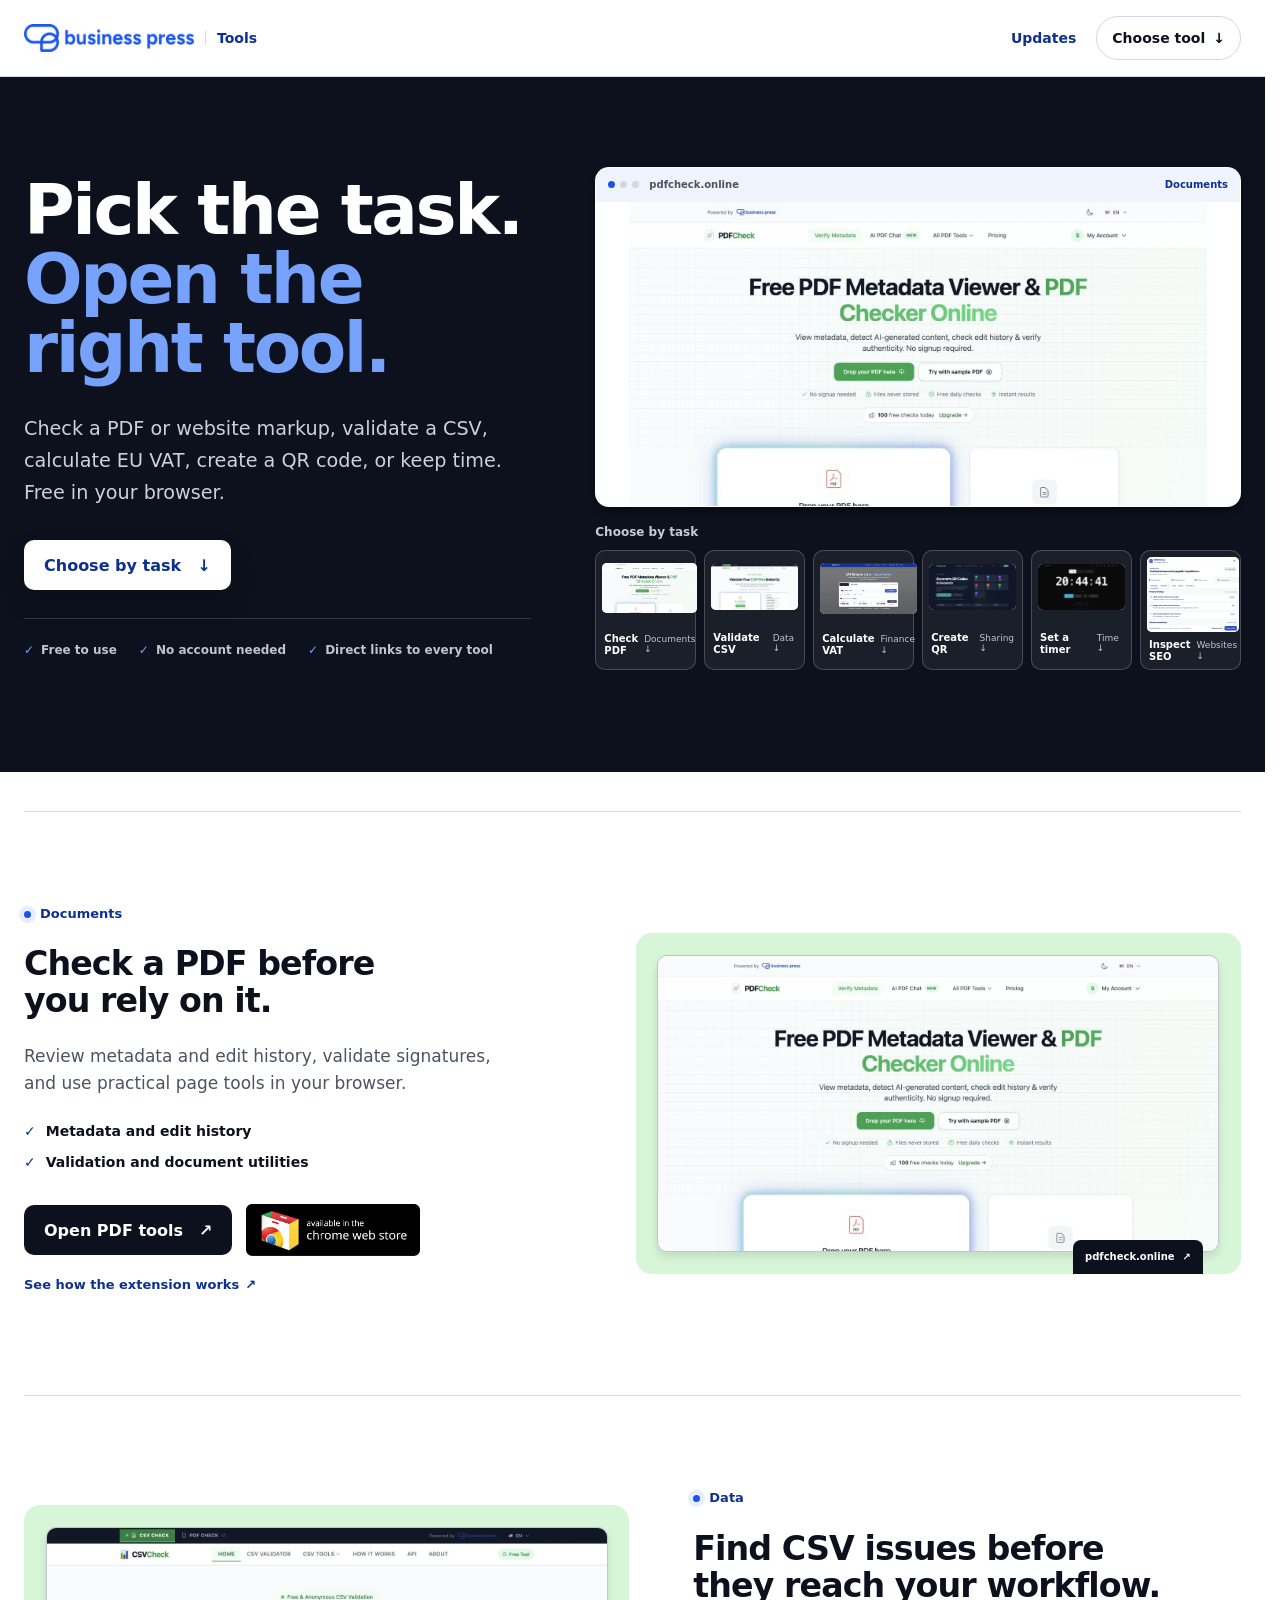
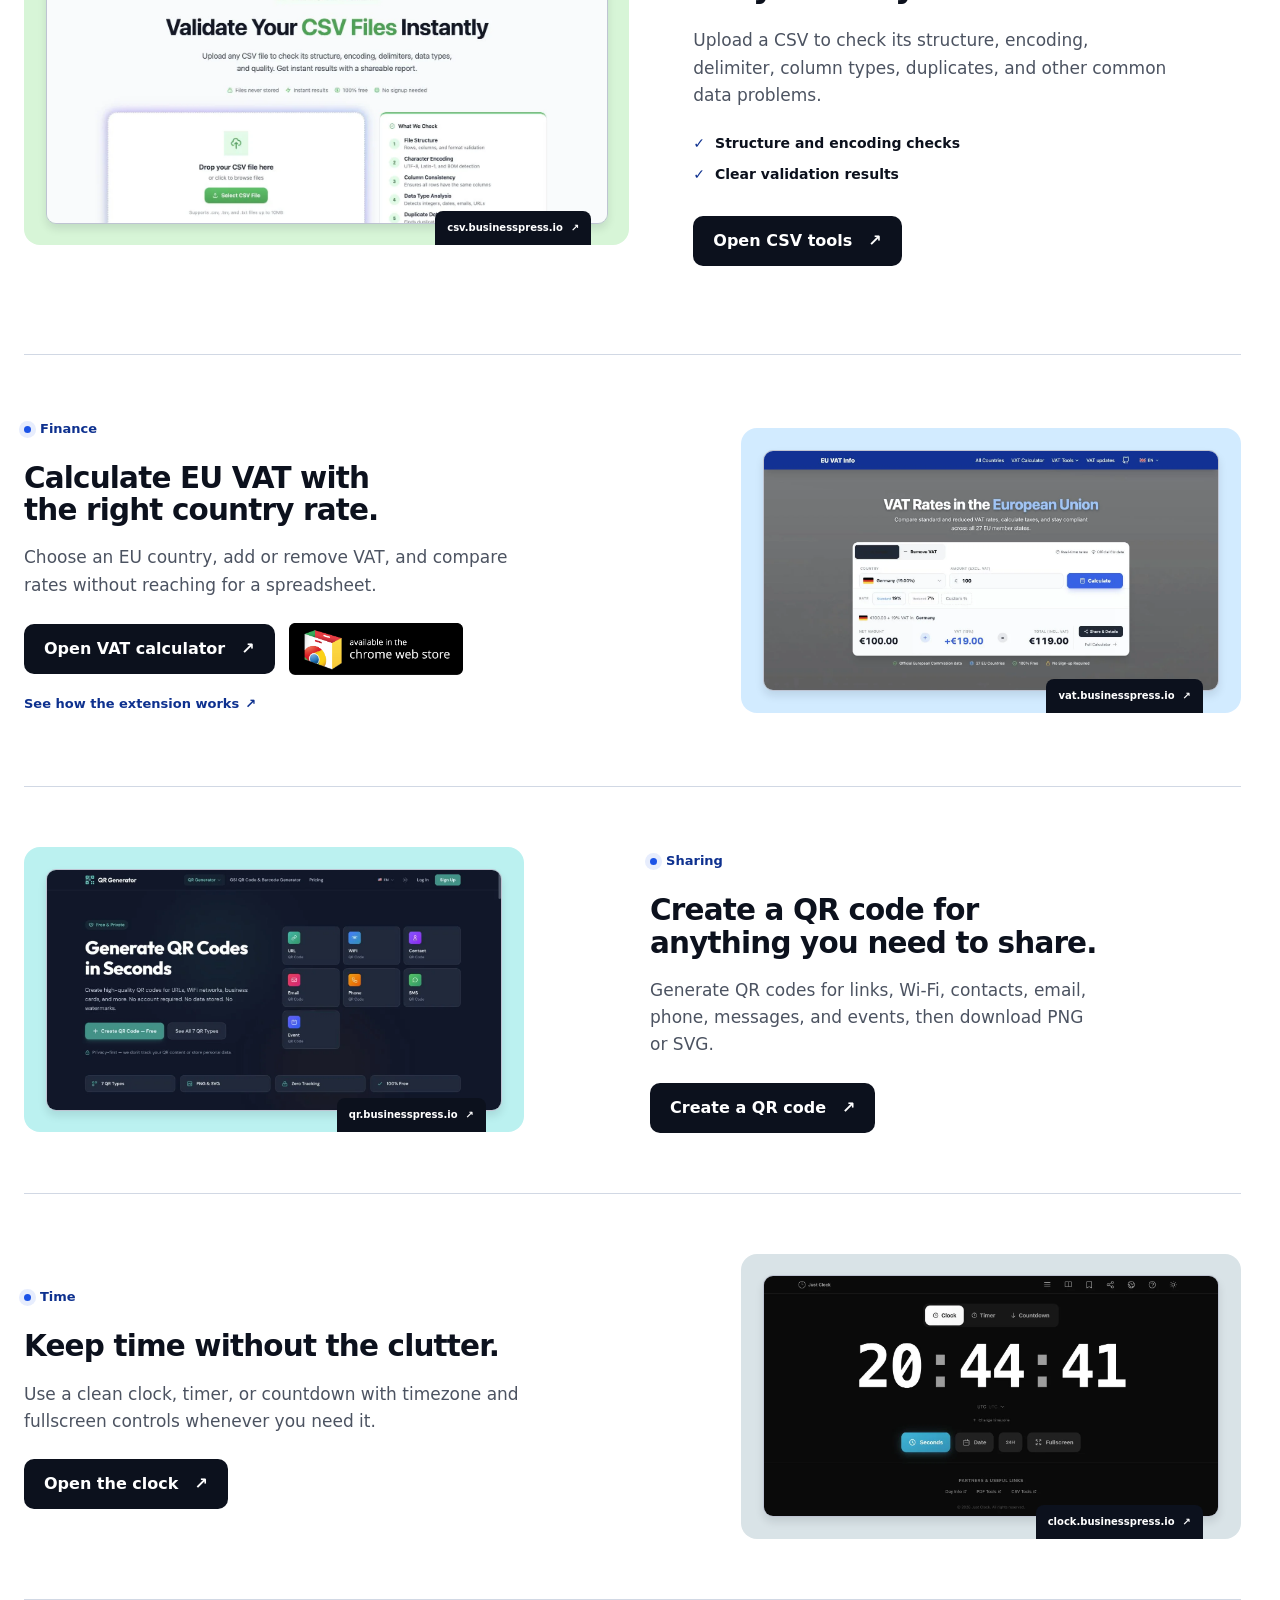
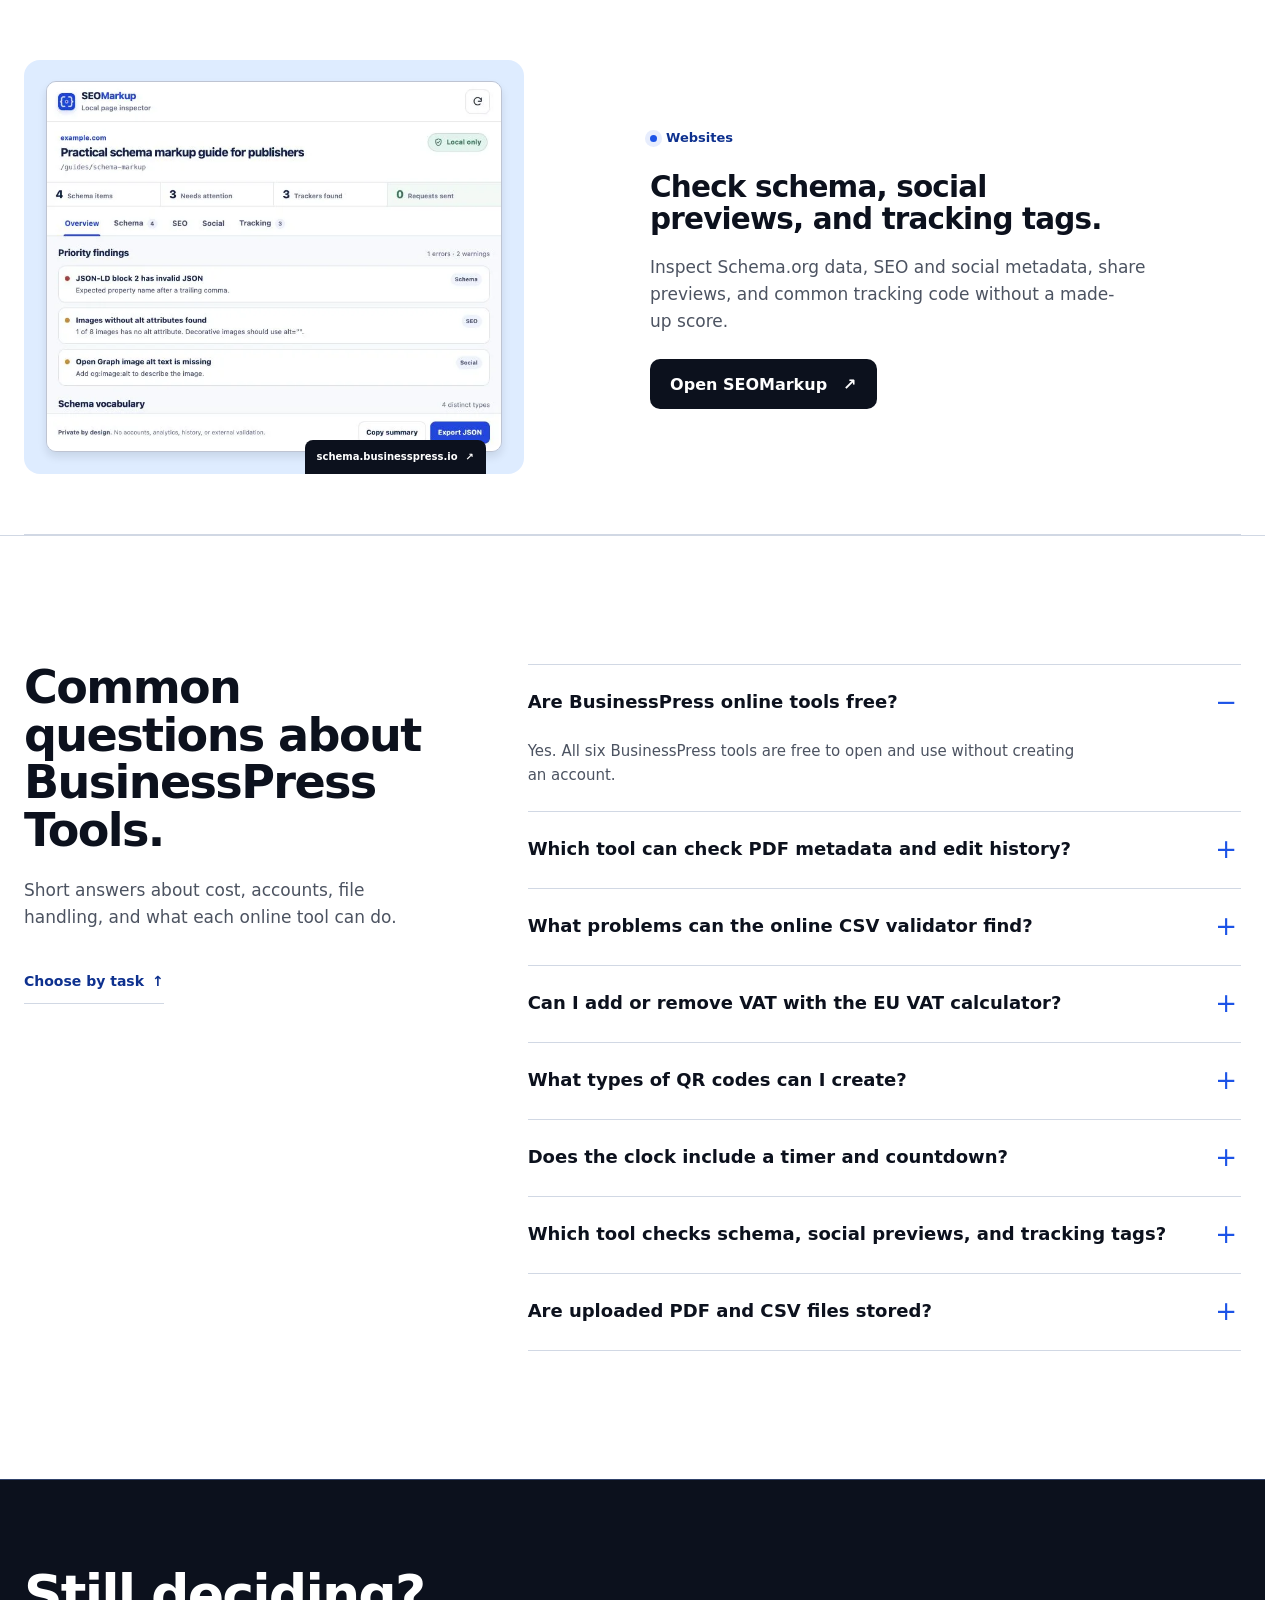
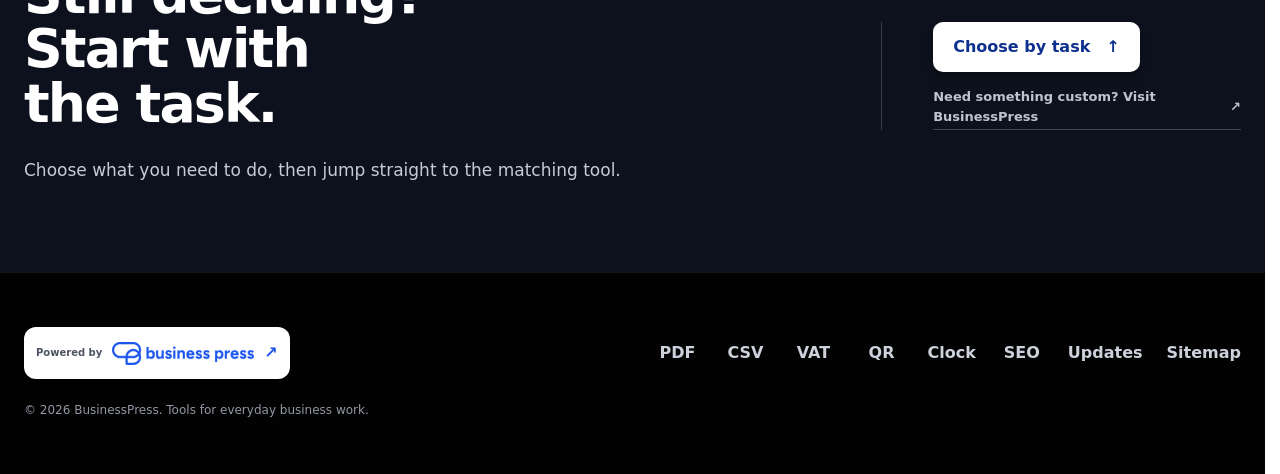
==== commit 4c54df58: "Make tool selection task-first" ====
--- a/public/index.html
+++ b/public/index.html
@@ -9,7 +9,7 @@
   <meta name="theme-color" content="#ffffff">
   <link rel="canonical" href="https://tools.businesspress.io/">
   <link rel="icon" href="favicon.svg?v=2" type="image/svg+xml">
-  <link rel="stylesheet" href="assets/css/site.css?v=20">
+  <link rel="stylesheet" href="assets/css/site.css?v=21">
   <script defer data-domain="tools.businesspress.io" src="https://stats.businesspress.io/js/script.js"></script>
   <meta property="og:type" content="website">
   <meta property="og:site_name" content="BusinessPress Tools">
@@ -146,7 +146,7 @@
       </a>
       <nav class="header-nav" aria-label="Primary">
         <a class="header-link" href="/updates/">Updates</a>
-        <a class="header-cta" href="#toolbox">Browse tools <span aria-hidden="true">↓</span></a>
+        <a class="header-cta" href="#tool-chooser">Choose tool <span aria-hidden="true">↓</span></a>
       </nav>
     </div>
   </header>
@@ -155,17 +155,15 @@
     <section class="hero hero-v2">
       <div class="shell hero-inner">
         <div class="hero-copy" data-reveal>
-          <p class="eyebrow"><span aria-hidden="true"></span> The BusinessPress toolbox</p>
-          <h1>Privacy first.<br><em>Everyday tools.</em></h1>
+          <h1>Pick the task.<br><em>Open the right tool.</em></h1>
           <p class="hero-intro">Check a PDF or website markup, validate a CSV, calculate EU VAT, create a QR code, or keep time. Free in your browser.</p>
           <div class="hero-actions">
-            <a class="button button-primary" href="#toolbox">Choose a tool <span aria-hidden="true">↓</span></a>
-            <a class="text-link" href="https://businesspress.io/?utm_source=tools.businesspress.io&amp;utm_medium=referral&amp;utm_campaign=businesspress_tools_hub" target="_blank" rel="noopener noreferrer">Visit BusinessPress <span aria-hidden="true">↗</span></a>
+            <a class="button button-primary" href="#tool-chooser">Choose by task <span aria-hidden="true">↓</span></a>
           </div>
           <ul class="hero-assurances" aria-label="Tool assurances">
             <li>Free to use</li>
             <li>No account needed</li>
-            <li>PDF &amp; CSV files aren’t stored</li>
+            <li>Direct links to every tool</li>
           </ul>
         </div>
 
@@ -180,51 +178,35 @@
               <img class="tool-deck-preview-image" data-tool-preview-image src="assets/screenshots/pdf.webp" width="1470" height="775" alt="PDF tools interface showing the metadata checker" fetchpriority="high">
             </div>
 
-            <nav class="tool-deck-options" aria-label="Preview and open a BusinessPress tool">
-              <a class="tool-deck-option is-active" href="https://pdfcheck.online/?utm_source=tools.businesspress.io&amp;utm_medium=referral&amp;utm_campaign=businesspress_tools_hub" target="_blank" rel="noopener noreferrer" aria-label="Open PDF tools in a new tab" data-tool-preview-option data-preview-src="assets/screenshots/pdf.webp" data-preview-alt="PDF tools interface showing the metadata checker" data-preview-domain="pdfcheck.online" data-preview-category="Documents" data-track-tool-open data-track-tool="pdf" data-track-location="hero" data-track-element="tile">
+            <p class="tool-deck-heading">Choose by task</p>
+            <nav class="tool-deck-options" id="tool-chooser" aria-label="Choose a BusinessPress tool by task">
+              <a class="tool-deck-option" href="#pdf" aria-label="Preview PDF tools and view details below" data-tool-preview-option data-preview-src="assets/screenshots/pdf.webp" data-preview-alt="PDF tools interface showing the metadata checker" data-preview-domain="pdfcheck.online" data-preview-category="Documents">
                 <img src="assets/screenshots/pdf.webp" width="1470" height="775" alt="">
-                <span><strong>PDF</strong><small>Open ↗</small></span>
-              </a>
-              <a class="tool-deck-option" href="https://csv.businesspress.io/?utm_source=tools.businesspress.io&amp;utm_medium=referral&amp;utm_campaign=businesspress_tools_hub" target="_blank" rel="noopener noreferrer" aria-label="Open CSV tools in a new tab" data-tool-preview-option data-preview-src="assets/screenshots/csv.webp" data-preview-alt="CSV tools interface ready to validate a data file" data-preview-domain="csv.businesspress.io" data-preview-category="Data" data-track-tool-open data-track-tool="csv" data-track-location="hero" data-track-element="tile">
+                <span><strong>Check PDF</strong><small>Documents ↓</small></span>
+              </a>
+              <a class="tool-deck-option" href="#csv" aria-label="Preview CSV tools and view details below" data-tool-preview-option data-preview-src="assets/screenshots/csv.webp" data-preview-alt="CSV tools interface ready to validate a data file" data-preview-domain="csv.businesspress.io" data-preview-category="Data">
                 <img src="assets/screenshots/csv.webp" width="1470" height="775" alt="">
-                <span><strong>CSV</strong><small>Open ↗</small></span>
-              </a>
-              <a class="tool-deck-option" href="https://vat.businesspress.io/?utm_source=tools.businesspress.io&amp;utm_medium=referral&amp;utm_campaign=businesspress_tools_hub" target="_blank" rel="noopener noreferrer" aria-label="Open EU VAT calculator in a new tab" data-tool-preview-option data-preview-src="assets/screenshots/vat.webp" data-preview-alt="EU VAT info interface showing a VAT calculation" data-preview-domain="vat.businesspress.io" data-preview-category="Finance" data-track-tool-open data-track-tool="vat" data-track-location="hero" data-track-element="tile">
+                <span><strong>Validate CSV</strong><small>Data ↓</small></span>
+              </a>
+              <a class="tool-deck-option" href="#vat" aria-label="Preview EU VAT calculator and view details below" data-tool-preview-option data-preview-src="assets/screenshots/vat.webp" data-preview-alt="EU VAT info interface showing a VAT calculation" data-preview-domain="vat.businesspress.io" data-preview-category="Finance">
                 <img src="assets/screenshots/vat.webp" width="1470" height="775" alt="">
-                <span><strong>VAT</strong><small>Open ↗</small></span>
-              </a>
-              <a class="tool-deck-option" href="https://qr.businesspress.io/?utm_source=tools.businesspress.io&amp;utm_medium=referral&amp;utm_campaign=businesspress_tools_hub" target="_blank" rel="noopener noreferrer" aria-label="Open QR generator in a new tab" data-tool-preview-option data-preview-src="assets/screenshots/qr.webp" data-preview-alt="QR generator interface with QR types for URL, Wi-Fi and contacts" data-preview-domain="qr.businesspress.io" data-preview-category="Sharing" data-track-tool-open data-track-tool="qr" data-track-location="hero" data-track-element="tile">
+                <span><strong>Calculate VAT</strong><small>Finance ↓</small></span>
+              </a>
+              <a class="tool-deck-option" href="#qr" aria-label="Preview QR generator and view details below" data-tool-preview-option data-preview-src="assets/screenshots/qr.webp" data-preview-alt="QR generator interface with QR types for URL, Wi-Fi and contacts" data-preview-domain="qr.businesspress.io" data-preview-category="Sharing">
                 <img src="assets/screenshots/qr.webp" width="1462" height="771" alt="">
-                <span><strong>QR</strong><small>Open ↗</small></span>
-              </a>
-              <a class="tool-deck-option" href="https://clock.businesspress.io/?utm_source=tools.businesspress.io&amp;utm_medium=referral&amp;utm_campaign=businesspress_tools_hub" target="_blank" rel="noopener noreferrer" aria-label="Open Just Clock in a new tab" data-tool-preview-option data-preview-src="assets/screenshots/clock.webp" data-preview-alt="Just Clock interface with a large digital time display" data-preview-domain="clock.businesspress.io" data-preview-category="Time" data-track-tool-open data-track-tool="clock" data-track-location="hero" data-track-element="tile">
+                <span><strong>Create QR</strong><small>Sharing ↓</small></span>
+              </a>
+              <a class="tool-deck-option" href="#clock" aria-label="Preview Just Clock and view details below" data-tool-preview-option data-preview-src="assets/screenshots/clock.webp" data-preview-alt="Just Clock interface with a large digital time display" data-preview-domain="clock.businesspress.io" data-preview-category="Time">
                 <img src="assets/screenshots/clock.webp" width="1470" height="775" alt="">
-                <span><strong>Clock</strong><small>Open ↗</small></span>
-              </a>
-              <a class="tool-deck-option" href="https://schema.businesspress.io/?utm_source=tools.businesspress.io&amp;utm_medium=referral&amp;utm_campaign=businesspress_tools_hub" target="_blank" rel="noopener noreferrer" aria-label="Open SEOMarkup in a new tab" data-tool-preview-option data-preview-src="assets/screenshots/schema.webp" data-preview-alt="SEOMarkup interface showing schema findings, SEO metadata and tracking tags" data-preview-domain="schema.businesspress.io" data-preview-category="Websites" data-track-tool-open data-track-tool="schema" data-track-location="hero" data-track-element="tile">
+                <span><strong>Set a timer</strong><small>Time ↓</small></span>
+              </a>
+              <a class="tool-deck-option" href="#schema" aria-label="Preview SEOMarkup and view details below" data-tool-preview-option data-preview-src="assets/screenshots/schema.webp" data-preview-alt="SEOMarkup interface showing schema findings, SEO metadata and tracking tags" data-preview-domain="schema.businesspress.io" data-preview-category="Websites">
                 <img src="assets/screenshots/schema.webp" width="740" height="600" alt="">
-                <span><strong>SEO</strong><small>Open ↗</small></span>
+                <span><strong>Inspect SEO</strong><small>Websites ↓</small></span>
               </a>
             </nav>
           </div>
         </div>
-      </div>
-    </section>
-
-    <section class="guide-section" aria-labelledby="guide-title">
-      <div class="shell guide-layout" data-reveal>
-        <div class="guide-heading">
-          <h2 id="guide-title">Choose the task.</h2>
-          <p>Jump to the tool that fits the job. Every tool opens without an account.</p>
-        </div>
-        <nav class="guide-index" aria-label="Jump to a BusinessPress tool">
-          <a href="#pdf"><strong>Check a PDF</strong><span>Documents</span></a>
-          <a href="#csv"><strong>Validate a CSV</strong><span>Data</span></a>
-          <a href="#vat"><strong>Calculate VAT</strong><span>Finance</span></a>
-          <a href="#qr"><strong>Create a QR code</strong><span>Sharing</span></a>
-          <a href="#clock"><strong>Run a timer</strong><span>Time</span></a>
-          <a href="#schema"><strong>Inspect SEO markup</strong><span>Websites</span></a>
-        </nav>
       </div>
     </section>
 
@@ -269,15 +251,11 @@
         </a>
       </article>
 
-      <article class="tool-row tool-vat" id="vat" data-reveal>
+      <article class="tool-row tool-vat tool-row-compact" id="vat" data-reveal>
         <div class="tool-copy">
           <span class="tool-category">Finance</span>
           <h2>Calculate EU VAT with the right country rate.</h2>
           <p>Choose an EU country, add or remove VAT, and compare rates without reaching for a spreadsheet.</p>
-          <ul class="feature-list" aria-label="VAT tool highlights">
-            <li>EU country rate reference</li>
-            <li>Add and remove VAT calculations</li>
-          </ul>
           <div class="tool-actions">
             <a class="button button-dark" href="https://vat.businesspress.io/?utm_source=tools.businesspress.io&amp;utm_medium=referral&amp;utm_campaign=businesspress_tools_hub" target="_blank" rel="noopener noreferrer" data-track-tool-open data-track-tool="vat" data-track-location="details" data-track-element="button">Open VAT calculator <span aria-hidden="true">↗</span></a>
             <a class="chrome-store-badge" href="https://chromewebstore.google.com/detail/eu-vat-calculator/fifmbbpgopnifnoginhmjjedjnabdkka?utm_source=tools.businesspress.io&amp;utm_medium=referral&amp;utm_campaign=businesspress_tools_hub" target="_blank" rel="noopener noreferrer" aria-label="Get EU VAT Calculator on the Chrome Web Store">
@@ -292,15 +270,11 @@
         </a>
       </article>
 
-      <article class="tool-row tool-qr tool-row-reverse" id="qr" data-reveal>
+      <article class="tool-row tool-qr tool-row-reverse tool-row-compact" id="qr" data-reveal>
         <div class="tool-copy">
           <span class="tool-category">Sharing</span>
           <h2>Create a QR code for anything you need to share.</h2>
           <p>Generate QR codes for links, Wi-Fi, contacts, email, phone, messages, and events, then download PNG or SVG.</p>
-          <ul class="feature-list" aria-label="QR generator highlights">
-            <li>Seven practical QR types</li>
-            <li>PNG and SVG output</li>
-          </ul>
           <a class="button button-dark" href="https://qr.businesspress.io/?utm_source=tools.businesspress.io&amp;utm_medium=referral&amp;utm_campaign=businesspress_tools_hub" target="_blank" rel="noopener noreferrer" data-track-tool-open data-track-tool="qr" data-track-location="details" data-track-element="button">Create a QR code <span aria-hidden="true">↗</span></a>
         </div>
         <a class="screenshot-wrap" href="https://qr.businesspress.io/?utm_source=tools.businesspress.io&amp;utm_medium=referral&amp;utm_campaign=businesspress_tools_hub" target="_blank" rel="noopener noreferrer" aria-label="Create a QR code" data-track-tool-open data-track-tool="qr" data-track-location="details" data-track-element="screenshot">
@@ -309,15 +283,11 @@
         </a>
       </article>
 
-      <article class="tool-row tool-clock" id="clock" data-reveal>
+      <article class="tool-row tool-clock tool-row-compact" id="clock" data-reveal>
         <div class="tool-copy">
           <span class="tool-category">Time</span>
           <h2>Keep time without the clutter.</h2>
           <p>Use a clean clock, timer, or countdown with timezone and fullscreen controls whenever you need it.</p>
-          <ul class="feature-list" aria-label="Clock tool highlights">
-            <li>Clock, timer, and countdown</li>
-            <li>Timezone and fullscreen controls</li>
-          </ul>
           <a class="button button-dark" href="https://clock.businesspress.io/?utm_source=tools.businesspress.io&amp;utm_medium=referral&amp;utm_campaign=businesspress_tools_hub" target="_blank" rel="noopener noreferrer" data-track-tool-open data-track-tool="clock" data-track-location="details" data-track-element="button">Open the clock <span aria-hidden="true">↗</span></a>
         </div>
         <a class="screenshot-wrap" href="https://clock.businesspress.io/?utm_source=tools.businesspress.io&amp;utm_medium=referral&amp;utm_campaign=businesspress_tools_hub" target="_blank" rel="noopener noreferrer" aria-label="Open the clock" data-track-tool-open data-track-tool="clock" data-track-location="details" data-track-element="screenshot">
@@ -326,15 +296,11 @@
         </a>
       </article>
 
-      <article class="tool-row tool-schema tool-row-reverse" id="schema" data-reveal>
+      <article class="tool-row tool-schema tool-row-reverse tool-row-compact" id="schema" data-reveal>
         <div class="tool-copy">
           <span class="tool-category">Websites</span>
           <h2>Check schema, social previews, and tracking tags.</h2>
           <p>Inspect Schema.org data, SEO and social metadata, share previews, and common tracking code without a made-up score.</p>
-          <ul class="feature-list" aria-label="SEOMarkup highlights">
-            <li>Schema, SEO, and social metadata</li>
-            <li>Public URL checks and a local Chrome extension</li>
-          </ul>
           <a class="button button-dark" href="https://schema.businesspress.io/?utm_source=tools.businesspress.io&amp;utm_medium=referral&amp;utm_campaign=businesspress_tools_hub" target="_blank" rel="noopener noreferrer" data-track-tool-open data-track-tool="schema" data-track-location="details" data-track-element="button">Open SEOMarkup <span aria-hidden="true">↗</span></a>
         </div>
         <a class="screenshot-wrap" href="https://schema.businesspress.io/?utm_source=tools.businesspress.io&amp;utm_medium=referral&amp;utm_campaign=businesspress_tools_hub" target="_blank" rel="noopener noreferrer" aria-label="Open SEOMarkup" data-track-tool-open data-track-tool="schema" data-track-location="details" data-track-element="screenshot">
@@ -349,7 +315,7 @@
         <div class="faq-heading" data-reveal>
           <h2 id="faq-title">Common questions about BusinessPress Tools.</h2>
           <p>Short answers about cost, accounts, file handling, and what each online tool can do.</p>
-          <a href="#toolbox">Browse all tools <span aria-hidden="true">↑</span></a>
+          <a href="#tool-chooser">Choose by task <span aria-hidden="true">↑</span></a>
         </div>
 
         <div class="faq-list" data-reveal>
@@ -392,19 +358,12 @@
     <section class="closing-section">
       <div class="shell closing" data-reveal>
         <div class="closing-copy">
-          <p class="closing-kicker">Create with BusinessPress</p>
-          <h2>Build what your business needs next.</h2>
-          <p class="closing-intro">Turn your ideas and workflows into tools and websites of your own.</p>
-          <ul class="closing-outcomes" aria-label="What you can create">
-            <li>Custom tools</li>
-            <li>Business websites</li>
-            <li>Built around your workflow</li>
-          </ul>
+          <h2>Still deciding? Start with the task.</h2>
+          <p class="closing-intro">Choose what you need to do, then jump straight to the matching tool.</p>
         </div>
         <div class="closing-action">
-          <p>Explore the platform</p>
-          <a class="button button-light" href="https://businesspress.io/?utm_source=tools.businesspress.io&amp;utm_medium=referral&amp;utm_campaign=businesspress_tools_hub" target="_blank" rel="noopener noreferrer">Explore BusinessPress <span aria-hidden="true">↗</span></a>
-          <span>See what BusinessPress can create for your business.</span>
+          <a class="button button-light" href="#tool-chooser">Choose by task <span aria-hidden="true">↑</span></a>
+          <a class="closing-secondary" href="https://businesspress.io/?utm_source=tools.businesspress.io&amp;utm_medium=referral&amp;utm_campaign=businesspress_tools_hub" target="_blank" rel="noopener noreferrer">Need something custom? Visit BusinessPress <span aria-hidden="true">↗</span></a>
         </div>
       </div>
     </section>
@@ -427,23 +386,11 @@
         <a href="/updates/">Updates</a>
         <a href="/sitemap/">Sitemap</a>
       </div>
-      <div class="footer-technology" aria-label="Powered by Laravel and Tailwind CSS">
-        <span>Powered by</span>
-        <a class="technology-brand" href="https://laravel.com/?utm_source=tools.businesspress.io&amp;utm_medium=referral&amp;utm_campaign=businesspress_tools_hub" target="_blank" rel="noopener noreferrer" aria-label="Visit Laravel">
-          <img src="assets/technology/laravel.svg" width="50" height="52" alt="">
-          <strong>Laravel</strong>
-        </a>
-        <span class="technology-separator" aria-hidden="true">+</span>
-        <a class="technology-brand" href="https://tailwindcss.com/?utm_source=tools.businesspress.io&amp;utm_medium=referral&amp;utm_campaign=businesspress_tools_hub" target="_blank" rel="noopener noreferrer" aria-label="Visit Tailwind CSS">
-          <img src="assets/technology/tailwindcss.svg" width="54" height="33" alt="">
-          <strong>Tailwind CSS</strong>
-        </a>
-      </div>
       <p>© <span data-year>2026</span> BusinessPress. Tools for everyday business work.</p>
     </div>
   </footer>
 
   <noscript><p class="noscript">JavaScript is off. Everything still works. Each tool link is available above.</p></noscript>
-  <script src="assets/js/site.js?v=3" defer></script>
+  <script src="assets/js/site.js?v=4" defer></script>
 </body>
 </html>
--- a/public/assets/css/site.css
+++ b/public/assets/css/site.css
@@ -139,38 +139,20 @@
 .hero-v2 {
   position: relative;
   overflow: clip;
-  background: linear-gradient(135deg, var(--ink) 0%, oklch(0.23 0.075 264) 100%);
+  background: var(--ink);
   color: var(--white);
 }
 
 .hero-inner {
-  min-height: 620px;
+  min-height: 590px;
   display: grid;
   grid-template-columns: minmax(0, 0.88fr) minmax(470px, 1.12fr);
   align-items: center;
   gap: clamp(44px, 5vw, 80px);
-  padding-block: clamp(78px, 8vw, 105px) clamp(90px, 9vw, 125px);
+  padding-block: clamp(70px, 7vw, 94px) clamp(78px, 8vw, 108px);
 }
 
 .hero-copy { position: relative; z-index: 2; }
-
-.eyebrow {
-  display: flex;
-  align-items: center;
-  gap: 11px;
-  margin: 0 0 24px;
-  color: var(--primary-dark);
-  font-size: 14px;
-  font-weight: 700;
-}
-
-.eyebrow span {
-  width: 9px;
-  height: 9px;
-  border-radius: 50%;
-  background: var(--accent);
-  box-shadow: 0 0 0 7px oklch(0.51 0.23 264 / 0.13);
-}
 
 h1, h2, h3, p { text-wrap: pretty; }
 h1, h2, h3 { text-wrap: balance; }
@@ -193,7 +175,7 @@
   line-height: 1.65;
 }
 
-.hero-actions { display: flex; align-items: center; gap: 26px; margin-top: 38px; }
+.hero-actions { display: flex; align-items: center; gap: 26px; margin-top: 32px; }
 
 .hero-assurances {
   display: flex;
@@ -236,11 +218,6 @@
 .text-link:hover span { transform: translate(3px, -3px); }
 .text-link:active { color: var(--primary-dark); }
 
-.hero-v2 .eyebrow { color: oklch(0.84 0.075 264); }
-.hero-v2 .eyebrow span {
-  background: var(--primary);
-  box-shadow: 0 0 0 7px oklch(0.72 0.14 264 / 0.15);
-}
 .hero-v2 h1 em { color: var(--primary); }
 .hero-v2 .hero-intro { color: oklch(0.86 0.015 264); }
 .hero-v2 .button-primary {
@@ -266,6 +243,8 @@
 .tool-deck {
   width: 100%;
   max-width: 680px;
+  display: flex;
+  flex-direction: column;
 }
 
 .tool-deck-preview {
@@ -317,12 +296,20 @@
   object-fit: contain;
 }
 
+.tool-deck-heading {
+  margin: 16px 0 0;
+  color: oklch(0.84 0.018 264);
+  font-size: 12px;
+  font-weight: 750;
+}
+
 .tool-deck-options {
   display: grid;
   grid-template-columns: repeat(6, minmax(0, 1fr));
   align-items: stretch;
   gap: 8px;
-  margin-top: 12px;
+  margin-top: 8px;
+  scroll-margin-top: 96px;
 }
 
 .tool-deck-option {
@@ -370,11 +357,11 @@
   line-height: 1.2;
 }
 
-.tool-deck-option strong { font-size: 11px; }
+.tool-deck-option strong { font-size: 10px; }
 .tool-deck-option small { color: oklch(0.82 0.025 264); font-size: 9px; font-weight: 500; }
 .tool-deck-option.is-active small { color: oklch(0.92 0.02 264); }
 
-.toolbox { padding-block: clamp(32px, 4vw, 56px) 0; }
+.toolbox { padding-block: clamp(24px, 3vw, 40px) 0; }
 
 .closing h2 { max-width: 13ch; margin: 0; color: var(--white); font-size: clamp(2.35rem, 4.2vw, 3.75rem); line-height: 1.02; letter-spacing: -0.035em; }
 
@@ -386,6 +373,7 @@
   gap: clamp(48px, 5vw, 76px);
   padding-block: clamp(58px, 7vw, 88px);
   border-top: 1px solid var(--line);
+  scroll-margin-top: 96px;
 }
 
 .tool-row:last-child { border-bottom: 1px solid var(--line); }
@@ -398,6 +386,16 @@
 .tool-clock { --tool-tint: oklch(0.91 0.012 220); }
 .tool-schema { --tool-tint: oklch(0.94 0.04 264); }
 
+.tool-row-compact {
+  grid-template-columns: minmax(280px, 0.82fr) minmax(0, 0.78fr);
+  gap: clamp(42px, 5vw, 68px);
+  padding-block: clamp(42px, 5vw, 60px);
+}
+.tool-row-compact.tool-row-reverse { grid-template-columns: minmax(0, 0.78fr) minmax(280px, 0.82fr); }
+.tool-row-compact .screenshot-wrap { width: min(100%, 500px); }
+.tool-row-compact .tool-copy h2 { font-size: clamp(1.65rem, 2.3vw, 2.25rem); }
+.tool-row-compact .tool-copy > p { margin-block: 18px 24px; }
+
 .tool-category { display: inline-flex; align-items: center; gap: 9px; margin-bottom: 22px; color: var(--primary-dark); font-size: 13px; font-weight: 700; }
 .tool-category::before { content: ''; width: 7px; height: 7px; border-radius: 50%; background: var(--accent); box-shadow: 0 0 0 5px oklch(0.51 0.23 264 / 0.1); }
 .tool-copy h2 { margin: 0; font-size: clamp(1.75rem, 2.6vw, 2.55rem); line-height: 1.1; letter-spacing: -0.028em; }
@@ -448,20 +446,6 @@
   font-weight: 700;
 }
 
-.guide-section {
-  padding-block: clamp(48px, 6vw, 76px);
-  border-bottom: 1px solid var(--line);
-  background: var(--surface);
-}
-
-.guide-layout {
-  display: grid;
-  grid-template-columns: minmax(220px, 0.5fr) minmax(0, 1.5fr);
-  align-items: end;
-  gap: clamp(36px, 6vw, 84px);
-}
-
-.guide-heading h2,
 .faq-heading h2 {
   margin: 0;
   font-size: clamp(2.2rem, 4vw, 3.55rem);
@@ -469,48 +453,12 @@
   letter-spacing: -0.035em;
 }
 
-.guide-heading p,
 .faq-heading p {
   max-width: 60ch;
   margin: 22px 0 0;
   color: var(--muted);
   font-size: 17px;
 }
-
-.guide-index {
-  display: grid;
-  grid-template-columns: repeat(3, minmax(0, 1fr));
-  border-top: 1px solid var(--line);
-}
-
-.guide-index a {
-  min-height: 76px;
-  display: grid;
-  align-content: center;
-  gap: 2px;
-  padding: 14px 18px 14px 0;
-  border-bottom: 1px solid var(--line);
-  color: var(--ink);
-  text-decoration: none;
-}
-
-.guide-index a:nth-child(3n + 2),
-.guide-index a:nth-child(3n + 3) {
-  padding-left: 18px;
-  border-left: 1px solid var(--line);
-}
-
-.guide-index strong {
-  font-size: 14px;
-  transition: color 180ms var(--ease-out-quart);
-}
-
-.guide-index span {
-  color: var(--muted);
-  font-size: 12px;
-}
-
-.guide-index a:hover strong { color: var(--primary-dark); }
 
 .faq-section {
   padding-block: clamp(86px, 10vw, 136px);
@@ -576,30 +524,26 @@
 .closing-section {
   overflow: hidden;
   border-top: 1px solid oklch(0.72 0.14 264 / 0.35);
-  background: linear-gradient(120deg, var(--ink) 0%, oklch(0.22 0.08 264) 68%, oklch(0.28 0.13 264) 100%);
+  background: var(--ink);
   color: var(--white);
 }
 
 .closing {
-  min-height: 390px;
+  min-height: 320px;
   display: grid;
   grid-template-columns: minmax(0, 1fr) minmax(280px, 360px);
   align-items: center;
   gap: clamp(52px, 7vw, 96px);
-  padding-block: clamp(78px, 8vw, 108px);
+  padding-block: clamp(64px, 7vw, 88px);
 }
 
 .closing-copy { max-width: 760px; }
-.closing-kicker { margin: 0 0 20px; color: var(--primary); font-size: 13px; font-weight: 800; }
 .closing-intro { max-width: 58ch; margin: 24px 0 0; color: oklch(0.84 0.018 264); font-size: 17px; line-height: 1.65; }
-.closing-outcomes { display: flex; flex-wrap: wrap; gap: 10px 24px; margin: 28px 0 0; padding: 0; list-style: none; color: oklch(0.9 0.018 264); font-size: 13px; font-weight: 650; }
-.closing-outcomes li { display: flex; align-items: center; gap: 8px; }
-.closing-outcomes li::before { content: '✓'; color: var(--primary); font-weight: 800; }
-.closing-action { display: grid; gap: 18px; padding-left: clamp(32px, 4vw, 56px); border-left: 1px solid oklch(1 0 0 / 0.18); }
-.closing-action > p { margin: 0; color: var(--primary); font-size: 13px; font-weight: 800; }
-.closing-action > span { max-width: 30ch; color: oklch(0.76 0.018 264); font-size: 13px; line-height: 1.55; }
+.closing-action { display: grid; align-content: center; gap: 14px; padding-left: clamp(32px, 4vw, 56px); border-left: 1px solid oklch(1 0 0 / 0.18); }
 .button-light { width: fit-content; background: var(--white); color: var(--primary-dark); box-shadow: 0 6px 8px oklch(0.08 0 0 / 0.24); }
 .button-light:hover { background: var(--primary); color: var(--ink); box-shadow: 0 8px 8px oklch(0.08 0 0 / 0.3); }
+.closing-secondary { min-height: 44px; width: fit-content; display: inline-flex; align-items: center; gap: 7px; border-bottom: 1px solid oklch(1 0 0 / 0.22); color: oklch(0.82 0.018 264); font-size: 13px; font-weight: 700; }
+.closing-secondary:hover { border-color: var(--primary); color: var(--white); }
 
 footer { border-top: 1px solid oklch(1 0 0 / 0.08); background: var(--black); color: var(--white); }
 .footer-grid { display: grid; grid-template-columns: 1fr auto; align-content: center; align-items: center; gap: 22px 28px; padding-block: 54px; }
@@ -623,15 +567,9 @@
 .powered-arrow { color: var(--accent); font-weight: 800; transition: transform 180ms var(--ease-out-quart); }
 .powered-by:hover .powered-arrow { transform: translate(2px, -2px); }
 .footer-links { display: flex; flex-wrap: wrap; justify-content: flex-end; gap: 24px; font-weight: 600; }
-.footer-links a { min-height: 44px; display: inline-flex; align-items: center; color: oklch(0.86 0.015 264); }
+.footer-links a { min-width: 44px; min-height: 44px; display: inline-flex; align-items: center; justify-content: center; color: oklch(0.86 0.015 264); }
 .footer-links a:hover { color: var(--primary); }
 .footer-links a:active { color: var(--white); }
-.footer-technology { grid-column: 1 / -1; display: flex; flex-wrap: wrap; align-items: center; gap: 8px 12px; padding-top: 8px; color: oklch(0.58 0.018 264); font-size: 11px; font-weight: 700; }
-.technology-brand { min-height: 44px; display: inline-flex; align-items: center; gap: 8px; color: oklch(0.82 0.018 264); }
-.technology-brand:hover { color: var(--white); }
-.technology-brand img { width: auto; height: 24px; object-fit: contain; }
-.technology-brand[href*="tailwindcss"] img { height: 19px; }
-.technology-separator { color: oklch(0.42 0.015 264); }
 .footer-grid > p { grid-column: 1 / -1; margin: 0; color: oklch(0.68 0.018 264); font-size: 12px; }
 
 .updates-hero {
@@ -709,15 +647,15 @@
 
 @media (max-width: 959px) {
   :root { --shell: min(100% - 40px, 760px); }
-  .hero-inner { min-height: 0; grid-template-columns: 1fr; padding-block: 82px 128px; }
+  .hero-inner { min-height: 0; grid-template-columns: 1fr; padding-block: 72px 96px; }
   .hero-copy { max-width: 720px; }
-  .hero-visual { width: min(680px, 100%); margin: 20px auto 0; }
+  .hero-visual { width: min(680px, 100%); margin: 4px auto 0; }
   .tool-deck { max-width: none; }
   .tool-row, .tool-row-reverse { grid-template-columns: 1fr; gap: 50px; }
+  .tool-row-compact, .tool-row-compact.tool-row-reverse { grid-template-columns: 1fr; gap: 32px; }
   .tool-row-reverse .tool-copy, .tool-row-reverse .screenshot-wrap { order: initial; }
   .tool-copy { max-width: 620px; }
   .screenshot-wrap, .tool-row-reverse .screenshot-wrap { justify-self: start; }
-  .guide-layout { grid-template-columns: 1fr; align-items: start; }
   .faq-layout { grid-template-columns: 1fr; gap: 48px; }
   .faq-heading { position: static; max-width: 680px; }
   .updates-hero-grid { min-height: 0; grid-template-columns: 1fr; gap: 30px; }
@@ -728,52 +666,51 @@
 
 @media (max-width: 639px) {
   :root { --shell: calc(100% - 40px); }
-  .header-inner { min-height: 68px; gap: 12px; }
-  .brand-logo { width: 138px; }
-  .site-header .brand-product { display: none; }
+  .header-inner { min-height: 68px; gap: 8px; }
+  .brand { gap: 7px; }
+  .brand-logo { width: 124px; }
+  .site-header .brand-product { display: inline; padding-left: 7px; font-size: 11px; }
   .header-nav { gap: 2px; }
-  .header-link { padding-inline: 8px; font-size: 13px; }
-  .header-cta { padding: 9px 12px; font-size: 13px; white-space: nowrap; }
-  .hero-inner { gap: 42px; padding-block: 68px 104px; }
+  .header-link { padding-inline: 6px; font-size: 12px; }
+  .header-cta { padding: 9px 10px; font-size: 12px; white-space: nowrap; }
+  .hero-inner { gap: 30px; padding-block: 52px 68px; }
   h1 { font-size: clamp(2.65rem, 12.8vw, 3.45rem); }
   .hero-intro { font-size: 1.05rem; }
-  .hero-actions { align-items: stretch; flex-direction: column; gap: 18px; }
+  .hero-actions { align-items: stretch; margin-top: 26px; }
   .hero-assurances { gap: 8px 16px; margin-top: 24px; padding-top: 18px; }
   .button { width: 100%; }
   .tool-actions { align-items: flex-start; flex-direction: column; }
   .text-link { align-self: flex-start; }
   .hero-visual { width: 100%; }
+  .tool-deck-heading { order: 1; margin-top: 0; }
+  .tool-deck-options {
+    order: 2;
+    grid-template-columns: repeat(2, minmax(0, 1fr));
+    gap: 8px;
+    margin-top: 8px;
+  }
+  .tool-deck-preview { order: 3; margin-top: 12px; }
   .tool-deck-window-bar { font-size: 9px; }
-  .tool-deck-options {
-    display: flex;
-    overflow-x: auto;
-    scroll-snap-type: x mandatory;
-    overscroll-behavior-inline: contain;
-    padding: 0 2px 10px;
-    scrollbar-color: oklch(0.72 0.14 264 / 0.6) transparent;
-  }
-  .tool-deck-option { flex: 0 0 min(136px, 42vw); scroll-snap-align: start; }
-  .toolbox { padding-block: 32px 0; }
+  .tool-deck-option { min-height: 54px; align-content: center; padding: 9px 10px; }
+  .tool-deck-option img { display: none; }
+  .tool-deck-option span { align-items: center; }
+  .tool-deck-option strong { font-size: 11px; }
+  .toolbox { padding-block: 24px 0; }
   .tool-row { padding-block: 58px; gap: 34px; }
+  .tool-row-compact { padding-block: 44px; gap: 26px; }
+  .tool-row-compact .screenshot-wrap { width: min(86%, 500px); }
   .tool-copy > p { font-size: 16px; }
   .screenshot-wrap { padding: 9px; }
   .screenshot-label { right: 16px; font-size: 11px; }
-  .guide-section,
-  .faq-section { padding-block: 72px; }
-  .guide-heading h2,
+  .faq-section { padding-block: 64px; }
   .faq-heading h2 { font-size: 2.2rem; }
-  .guide-index { grid-template-columns: 1fr; }
-  .guide-index a:nth-child(n) { padding-inline: 0; border-left: 0; }
   .faq-list summary { min-height: 70px; padding-right: 44px; font-size: 16px; }
   .faq-list details p { margin-right: 36px; }
   .closing h2 { font-size: 2.15rem; }
-  .closing { padding-block: 64px; }
-  .closing-outcomes { display: grid; gap: 8px; }
+  .closing { gap: 28px; padding-block: 56px; }
   .button-light { width: 100%; }
   .footer-grid { grid-template-columns: 1fr; padding-block: 62px; }
   .footer-links { justify-content: flex-start; }
-  .footer-technology { grid-column: auto; }
-  .footer-technology > span:first-child { flex-basis: 100%; }
   .footer-grid > p { grid-column: auto; font-size: 14px; }
   .updates-hero-grid { padding-block: 58px 64px; }
   .updates-hero h1 { font-size: clamp(2.75rem, 13vw, 3.45rem); }
@@ -792,6 +729,13 @@
   .sitemap-links a::after { grid-column: 2; grid-row: 1 / 3; }
 }
 
+@media (max-width: 359px) {
+  .brand-logo { width: 118px; }
+  .site-header .brand-product { display: none; }
+  .header-link { padding-inline: 4px; }
+  .header-cta { padding-inline: 9px; }
+}
+
 @media (prefers-reduced-motion: reduce) {
   html { scroll-behavior: auto; }
   *, *::before, *::after { animation-duration: 0.01ms !important; animation-iteration-count: 1 !important; transition-duration: 0.01ms !important; }
